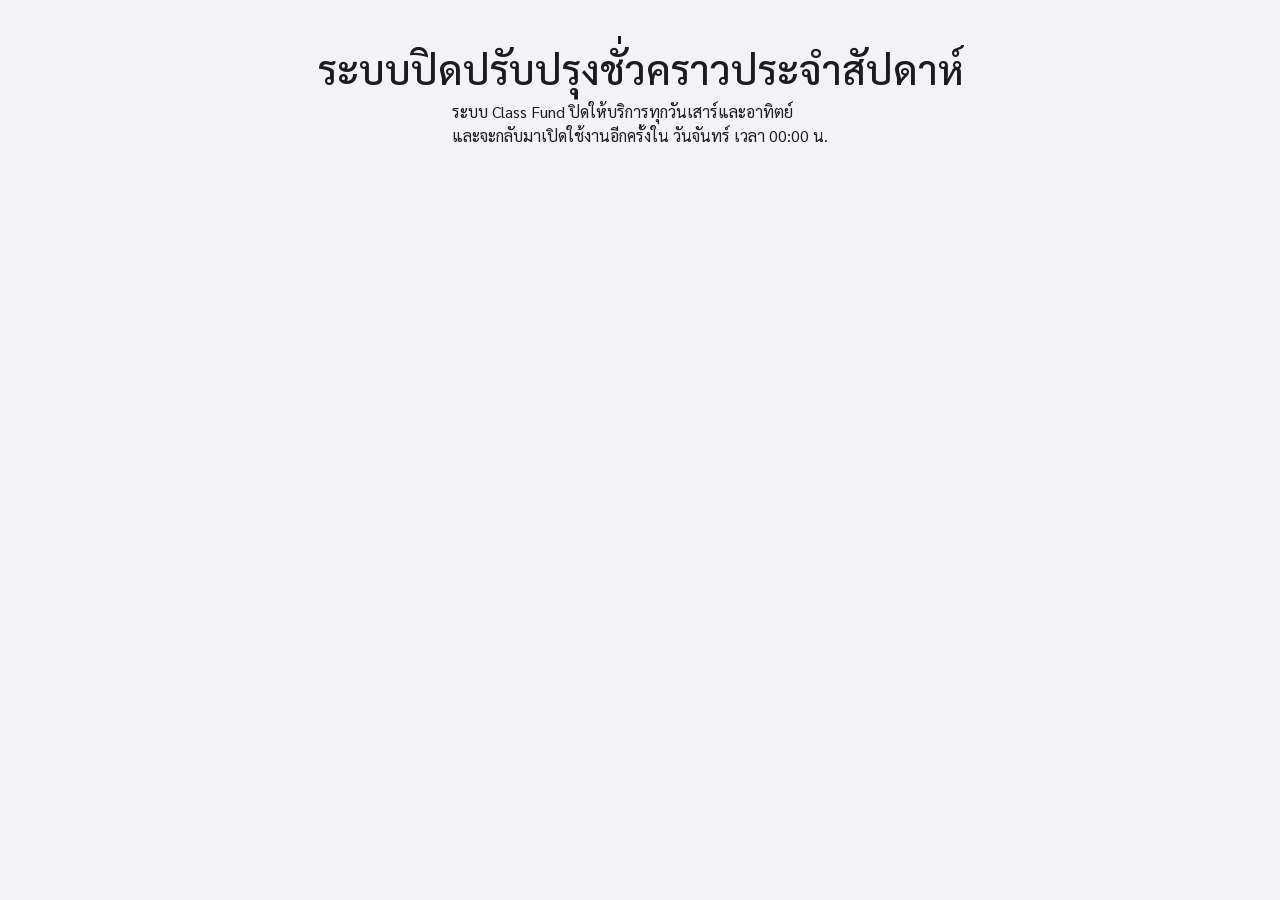
==== index.html @ 09b750b5 "Add files via upload" ====
<!DOCTYPE html>
<html lang="th">
<head>
    <meta charset="UTF-8">
    <meta name="viewport" content="width=device-width, initial-scale=1.0">
    <title>MWKCN Class Fund Dashboard</title>
    <link href="https://cdn.jsdelivr.net/npm/bootstrap@5.3.0/dist/css/bootstrap.min.css" rel="stylesheet">
    <link href="https://fonts.googleapis.com/css2?family=Sarabun:wght@300;400;500;600;700;800;900&display=swap" rel="stylesheet">
    <link rel="stylesheet" href="https://cdnjs.cloudflare.com/ajax/libs/font-awesome/6.4.0/css/all.min.css">
    <link rel="stylesheet" href="style.css">
</head>
<body>

    
    <div class="video-icon-wrapper">
        <svg class="hourglass-svg" viewBox="0 0 80 80">
            <path class="hourglass-frame" d="M25,15 L55,15 L55,20 C55,32 46,38 41,40 C46,42 55,48 55,60 L55,65 L25,65 L25,60 C25,48 34,42 39,40 C34,38 25,32 25,20 Z" />
            <path class="hourglass-sand-top" d="M27,20 L53,20 C53,30 46,36 40,39 C34,36 27,30 27,20 Z" />
            <path class="hourglass-sand-bottom" d="M27,60 L53,60 C53,62 53,64 53,64 L27,64 C27,64 27,62 27,60 Z" />
            <line class="hourglass-line" x1="40" y1="39" x2="40" y2="61" />
        </svg>
    </div>
     <h1>ระบบปิดปรับปรุงชั่วคราวประจำสัปดาห์</h1>
     <p>ระบบ Class Fund ปิดให้บริการทุกวันเสาร์และอาทิตย์<br>และจะกลับมาเปิดใช้งานอีกครั้งใน <span class="highlight">วันจันทร์ เวลา 00:00 น.</span></p>
  
<script src="script.js"></script>
</body>
</html>
---- style.css ----
' +
  '  body { background: radial-gradient(circle at center, #1a1a1a 0%, #000000 100%); color: white; font-family: -apple-system, BlinkMacSystemFont, "Segoe UI", Roboto, sans-serif; display: flex; flex-direction: column; justify-content: center; align-items: center; height: 100vh; margin: 0; text-align: center; padding: 20px; box-sizing: border-box; overflow: hidden; }' +
  '  /* ========== MINIMAL SVG HOURGLASS ANIMATION (ลูกเล่นวิดีโอมินิมัล) ========== */'  +
  '  .video-icon-wrapper { display: flex; justify-content: center; align-items: center; margin-bottom: 25px; }' +
  '  .hourglass-svg { width: 85px; height: 85px; animation: svgRotate 4s cubic-bezier(0.77, 0, 0.175, 1) infinite; }' +
  '  .hourglass-frame { fill: none; stroke: #ffffff; stroke-width: 3.5; stroke-linecap: round; stroke-linejoin: round; }' +
  '  .hourglass-sand-top { fill: rgba(255, 255, 255, 0.85); animation: sandTopHide 4s linear infinite; transform-origin: 40px 40px; }' +
  '  .hourglass-sand-bottom { fill: rgba(255, 255, 255, 0.85); animation: sandBottomShow 4s linear infinite; transform-origin: 40px 40px; }' +
  '  .hourglass-line { stroke: rgba(255, 255, 255, 0.65); stroke-width: 2.5; stroke-dasharray: 4 4; animation: sandLineFlow 4s linear infinite; }' +
  '  @keyframes svgRotate { 0%, 85% { transform: rotate(0deg); } 100% { transform: rotate(180deg); } }' +
  '  @keyframes sandTopHide { 0% { transform: scaleY(1); opacity: 1; } 40%, 100% { transform: scaleY(0); opacity: 0; } }' +
  '  @keyframes sandBottomShow { 0%, 5% { transform: scaleY(0); } 45%, 85% { transform: scaleY(1); } 100% { transform: scaleY(1); } }' +
  '  @keyframes sandLineFlow { 0% { stroke-dashoffset: 0; opacity: 1; } 40% { stroke-dashoffset: -20; opacity: 1; } 42%, 100% { opacity: 0; } }' +
  '  /* ========================================================================= */' +
  '  h1 { font-weight: 900; letter-spacing: -1px; background: linear-gradient(135deg, #ffffff 30%, #888888 100%); -webkit-background-clip: text; -webkit-text-fill-color: transparent; margin: 0 0 10px 0; font-size: 2.2rem; }' +
  '  p { color: #8e8e93; font-size: 1.1rem; max-width: 450px; line-height: 1.6; font-weight: 300; margin: 0; }' +
  '  .highlight { color: #007AFF; font-weight: 700; }' +
  '





/* --- ส่วนของ Intro --- */




#intro-overlay {




position: fixed; inset: 0; z-index: 99999;




background: radial-gradient(circle at center, #1a1a1a 0%, #000000 100%);




display: flex; flex-direction: column; justify-content: center; align-items: center;




animation: fadeOut 1s cubic-bezier(0.16, 1, 0.3, 1) forwards 2.5s;




padding: 20px; text-align: center;




}




.intro-title {




color: #fff; font-size: clamp(2.5rem, 8vw, 4rem); font-weight: 900; letter-spacing: clamp(4px, 1vw, 8px);




text-transform: uppercase; background: linear-gradient(135deg, #ffffff 30%, #888888 100%);




-webkit-background-clip: text; -webkit-text-fill-color: transparent;




animation: reveal 1.5s cubic-bezier(0.16, 1, 0.3, 1);




}




.intro-subtitle {




color: #8e8e93; margin-top: 15px; font-weight: 300; letter-spacing: 3px;




font-size: clamp(0.9rem, 3vw, 1.2rem); opacity: 0; animation: fadeIn 1.2s ease forwards 0.6s;




}




@keyframes reveal { from { transform: translateY(40px) scale(0.95); opacity: 0; filter: blur(15px); } to { transform: translateY(0) scale(1); opacity: 1; filter: blur(0); } }




@keyframes fadeIn { to { opacity: 1; } }




@keyframes fadeOut { from { opacity: 1; } to { opacity: 0; visibility: hidden; } }




































/* --- สไตล์ UI Liquid Glass & Apple Theme --- */




:root {




--liquid-glass-white: rgba(255, 255, 255, 0.45);




--liquid-glass-border: rgba(255, 255, 255, 0.8);




--glass-shadow: 0 30px 60px rgba(0, 0, 0, 0.05), 0 10px 20px rgba(0, 0, 0, 0.02);




--inner-reflection: inset 0 2px 5px rgba(255, 255, 255, 0.7), inset 0 -1px 2px rgba(255, 255, 255, 0.1);




--accent: #007AFF;




--fine-red: #ff3b30;




--fine-green: #34C759;




--bg-gradient: linear-gradient(180deg, #F2F2F7 0%, #E5E5EA 100%);




--text-primary: #1C1C1E;




}




body {




background: var(--bg-gradient);




font-family: -apple-system, BlinkMacSystemFont, "SF Pro Text", "SF Pro Display", "Sarabun", sans-serif;




color: var(--text-primary);




min-height: 100vh;




padding-bottom: 100px;




perspective: 2000px;




-webkit-font-smoothing: antialiased;




}




.app-header { background: #000; color: white; padding: 50px 20px 45px; text-align: center; clip-path: ellipse(160% 100% at 50% 0%); margin-bottom: 25px; }




.app-header h1 { font-weight: 900; letter-spacing: -0.5px; }




































.overview-card {




background: linear-gradient(135deg, rgba(255, 255, 255, 0.85) 0%, rgba(255, 255, 255, 0.6) 100%);




backdrop-filter: blur(25px); -webkit-backdrop-filter: blur(25px);




border: 2px solid var(--liquid-glass-border); border-radius: 24px; padding: 20px; margin: 0 20px 25px;




box-shadow: var(--glass-shadow), var(--inner-reflection); text-align: center;




}




.overview-card h5 { font-weight: 800; font-size: 1.1rem; color: #1C1C1E; margin-bottom: 4px; }




.overview-badge {




background: rgba(0, 122, 255, 0.08); color: var(--accent); font-weight: 700; padding: 6px 14px; border-radius: 12px; font-size: 0.8rem; display: inline-block; margin-top: 10px; border: 1px solid rgba(0, 122, 255, 0.15);




}




































/* --- โซน ค้นหาและกล่องแนะนำอัจฉริยะ --- */




.search-section {




background: var(--liquid-glass-white); backdrop-filter: blur(25px); -webkit-backdrop-filter: blur(25px);




border: 2px solid var(--liquid-glass-border); border-radius: 24px; padding: 22px; margin: 0 20px 25px;




box-shadow: var(--glass-shadow), var(--inner-reflection); position: relative;




}




.search-container { position: relative; }




.suggest-box {




position: absolute; top: calc(100% + 6px); left: 0; right: 0; background: rgba(255, 255, 255, 0.95);




backdrop-filter: blur(25px); -webkit-backdrop-filter: blur(25px);




border: 1px solid rgba(0,0,0,0.08); border-radius: 16px; max-height: 220px; overflow-y: auto;




z-index: 1000; box-shadow: 0 20px 40px rgba(0,0,0,0.1); display: none; padding: 6px;




}




.suggest-item {




padding: 10px 14px; cursor: pointer; border-radius: 10px; font-size: 0.9rem; font-weight: 500;




display: flex; justify-content: space-between; align-items: center; transition: all 0.2s;




}




.suggest-item:hover { background: rgba(0, 122, 255, 0.08); color: var(--accent); }




.suggest-item .badge { background: rgba(0,0,0,0.05); color: #555; border-radius: 8px; font-weight: 600; }




































.form-select, .form-control {




background: rgba(255, 255, 255, 0.5) !important; border: 1px solid rgba(255, 255, 255, 0.8) !important;




color: #1C1C1E !important; border-radius: 14px; font-size: 0.95rem; transition: all 0.3s ease;




}




.form-select:focus, .form-control:focus {




background: rgba(255, 255, 255, 0.8) !important; border-color: var(--accent) !important;




box-shadow: 0 0 0 4px rgba(0, 122, 255, 0.12) !important;




}




.btn-search {




background: #000 !important; color: white !important; border-radius: 14px; font-weight: 600; font-size: 0.95rem; padding: 0 20px;




border: none; transition: all 0.3s cubic-bezier(0.16, 1, 0.3, 1);




}




.btn-search.has-val { background: var(--accent) !important; animation: buttonPulse 2s infinite ease-in-out; }




@keyframes buttonPulse { 0% { box-shadow: 0 0 0 0px rgba(0,122,255,0.4); } 70% { box-shadow: 0 0 0 8px rgba(0,122,255,0); } 100% { box-shadow: 0 0 0 0px rgba(0,122,255,0); } }




/* --- การ์ดนักเรียน 3D --- */




.student-card {




background: linear-gradient(135deg, rgba(255, 255, 255, 0.88) 0%, rgba(255, 255, 255, 0.58) 100%);




backdrop-filter: blur(25px); -webkit-backdrop-filter: blur(25px);




border: 2px solid var(--liquid-glass-border); border-radius: 26px; padding: 25px; margin: 0 20px 20px;




box-shadow: var(--glass-shadow), var(--inner-reflection); position: relative; overflow: hidden;




transform-style: preserve-3d; opacity: 0; transform: translateY(40px) scale(0.96); filter: blur(5px);




transition: transform 0.5s cubic-bezier(0.16, 1, 0.3, 1), opacity 0.6s cubic-bezier(0.16, 1, 0.3, 1), filter 0.6s, box-shadow 0.4s;




}




.student-card:hover { transform: scale(1.01) translateZ(10px); }




.student-card::before {




content: ""; position: absolute; inset: -50%;




background: radial-gradient(circle at var(--light-x, 50%) var(--light-y, 50%), rgba(255, 255, 255, 0.5) 0%, transparent 60%);




pointer-events: none; z-index: 1; mix-blend-mode: overlay;




}




.card-watermark {




position: absolute; font-size: 5rem; font-weight: 900; color: rgba(0,0,0,0.03);




bottom: -15px; right: -15px; z-index: 0; pointer-events: none; user-select: none;




letter-spacing: -3px; transform: translateZ(-15px);




}




.student-card.show-animate { opacity: 1; transform: translateY(0) scale(1); filter: blur(0); }




.student-card.pop-search-animation { animation: pop3DForward 0.75s cubic-bezier(0.16, 1, 0.3, 1) forwards; }




@keyframes pop3DForward {




0% { opacity: 0; transform: translateZ(-400px) translateY(50px) scale(0.8); filter: blur(10px); }




100% { opacity: 1; transform: translateZ(0) translateY(0) scale(1); filter: blur(0); }




}




.student-card.fade-out-dynamic { opacity: 0; transform: scale(0.92) translateY(-20px); filter: blur(8px); transition: all 0.35s ease; }




































.student-card .card-title-name { font-size: 1.3rem; font-weight: 700; color: var(--text-primary); letter-spacing: -0.5px; margin-top: 6px; margin-bottom: 14px; }




































.data-row { display: flex; justify-content: space-between; align-items: center; padding: 12px 2px; border-bottom: 1px solid rgba(0,0,0,0.03); transition: all 0.25s; }




.data-row:hover { background: rgba(255,255,255,0.3); border-radius: 10px; padding-left: 6px; padding-right: 6px; }




.data-label { color: #8E8E93; font-size: 0.85rem; font-weight: 500; }




.data-value { font-weight: 600; color: var(--text-primary); font-size: 0.95rem; }




.money-value { font-family: "SF Mono", Menlo, monospace; font-weight: 700; }




































/* กรอบสถานะ */




.last-row-warning { margin-top: 15px !important; padding: 14px 16px !important; background: linear-gradient(135deg, rgba(255, 59, 48, 0.08) 0%, rgba(255, 59, 48, 0.02) 100%); border: 1px solid rgba(255, 59, 48, 0.2) !important; border-radius: 16px; position: relative; }




.last-row-warning::before { content: ""; position: absolute; inset: 0; border-radius: 16px; padding: 1px; background: linear-gradient(90deg, transparent, rgba(255,59,48,0.3), transparent); -webkit-mask: linear-gradient(#fff 0 0) content-box, linear-gradient(#fff 0 0); -webkit-mask-composite: xor; mask-composite: exclude; animation: neonGlowMove 3s linear infinite; background-size: 200% 100%; }




.last-row-warning .data-label { font-weight: 700; color: var(--fine-red); }




.last-row-warning .data-value { font-family: "SF Mono", monospace; font-weight: 800; color: var(--fine-red); font-size: 1.3rem; }




.last-row-success { margin-top: 15px !important; padding: 14px 16px !important; background: linear-gradient(135deg, rgba(52, 199, 89, 0.08) 0%, rgba(52, 199, 89, 0.02) 100%); border: 1px solid rgba(52, 199, 89, 0.2) !important; border-radius: 16px; position: relative; }




.last-row-success::before { content: ""; position: absolute; inset: 0; border-radius: 16px; padding: 1px; background: linear-gradient(90deg, transparent, rgba(52,199,89,0.3), transparent); -webkit-mask: linear-gradient(#fff 0 0) content-box, linear-gradient(#fff 0 0); -webkit-mask-composite: xor; mask-composite: exclude; animation: neonGlowMove 3s linear infinite; background-size: 200% 100%; }




.last-row-success .data-label { font-weight: 700; color: var(--fine-green); }




.last-row-success .data-value { font-family: "SF Mono", monospace; font-weight: 800; color: var(--fine-green); font-size: 1.3rem; }




































@keyframes neonGlowMove { 0% { background-position: 0% 0%; } 100% { background-position: 200% 0%; } }




































.badge-no { background: linear-gradient(135deg, #007AFF 0%, #0056b3 100%); color: white; padding: 4px 12px; border-radius: 20px; font-weight: 700; box-shadow: 0 4px 10px rgba(0, 122, 255, 0.15); display: inline-block; font-size: 0.8rem; }




































/* ระบบปุ่มการจัดการด้านล่างของการ์ด */




.card-actions-area { display: flex; flex-direction: column; gap: 8px; margin-top: 15px; }




.action-split-row { display: flex; gap: 8px; width: 100%; }




































/* ปุ่มออกเอกสารสไตล์ Apple Premium */




.btn-doc-premium { flex: 1; background: #fff; border: 1.5px solid rgba(0,0,0,0.05); padding: 11px; border-radius: 14px; font-weight: 700; font-size: 0.85rem; display: flex; justify-content: center; align-items: center; gap: 8px; transition: all 0.25s ease; box-shadow: 0 4px 12px rgba(0,0,0,0.02); }




.btn-doc-premium.type-receipt { color: var(--fine-green); border-color: rgba(52, 199, 89, 0.25); background: linear-gradient(180deg, #ffffff 0%, #f6fff8 100%); }




.btn-doc-premium.type-receipt:hover { background: var(--fine-green); color: white; transform: translateY(-2px); box-shadow: 0 6px 15px rgba(52, 199, 89, 0.2); }




.btn-doc-premium.type-invoice { color: var(--fine-red); border-color: rgba(255, 59, 48, 0.25); background: linear-gradient(180deg, #ffffff 0%, #fff5f5 100%); }




.btn-doc-premium.type-invoice:hover { background: var(--fine-red); color: white; transform: translateY(-2px); box-shadow: 0 6px 15px rgba(255, 59, 48, 0.2); }




/* ปุ่มจ่ายเงินคิวอาร์ */




.btn-pay-qr { flex: 1; background: #001f3f; color: #fff; border: none; padding: 11px; border-radius: 14px; font-weight: 700; font-size: 0.85rem; display: flex; justify-content: center; align-items: center; gap: 8px; transition: all 0.25s ease; }




.btn-pay-qr:hover { background: #003366; transform: translateY(-2px); box-shadow: 0 6px 15px rgba(0, 31, 63, 0.2); }




/* ส่วนกล่อง QR และข้อความแจ้งเตือน */




.qr-container { display: none; text-align: center; margin-top: 12px; padding: 18px; background: #fff; border-radius: 18px; border: 1px dashed #cbd5e1; animation: fadeIn 0.4s ease; box-shadow: 0 10px 25px rgba(0,0,0,0.03); }




.qr-container img { max-width: 170px; height: auto; border-radius: 10px; }




.slip-notice-box { background: rgba(0, 122, 255, 0.05); color: #0056b3; font-size: 0.85rem; font-weight: 700; padding: 12px; border-radius: 12px; border: 1px dashed rgba(0, 122, 255, 0.25); margin-top: 14px; text-align: center; }




.btn-send-slip { width: 100%; background: #25D366; color: white; border: none; padding: 8px 14px; border-radius: 10px; font-size: 0.8rem; font-weight: 700; margin-top: 10px; display: inline-flex; justify-content: center; align-items: center; gap: 6px; text-decoration: none; transition: all 0.2s; }




.btn-send-slip:hover { background: #128C7E; color: white; transform: translateY(-1px); }




































#loader { position: fixed; inset: 0; background: rgba(255,255,255,0.4); backdrop-filter: blur(20px); -webkit-backdrop-filter: blur(20px); display: flex; flex-direction: column; justify-content: center; align-items: center; z-index: 9999; }




.loader-glass-box { background: rgba(255, 255, 255, 0.75); padding: 35px; border-radius: 24px; border: 1px solid rgba(255,255,255,0.6); box-shadow: 0 30px 60px rgba(0,0,0,0.05); display: flex; flex-direction: column; align-items: center; }




.neon-spinner { position: relative; width: 50px; height: 50px; margin-bottom: 20px; }




.neon-spinner::after { content: ""; position: absolute; inset: 0; border-radius: 50%; border: 3px solid transparent; border-top-color: var(--accent); animation: spinNeon 0.8s linear infinite; }




@keyframes spinNeon { 0% { transform: rotate(0deg); } 100% { transform: rotate(360deg); } }




#loader-text { font-weight: 700; color: #1C1C1E; font-size: 1rem; }




































.gyro-control-wrapper { position: fixed; bottom: 20px; left: 50%; transform: translateX(-50%); z-index: 9999; width: calc(100% - 40px); max-width: 560px; display: none; }




.btn-gyro-lock { width: 100%; background: white; border: 1.5px solid var(--liquid-glass-border); border-radius: 18px; padding: 14px; color: #1C1C1E; font-weight: 700; font-size: 0.85rem; box-shadow: 0 10px 30px rgba(0,0,0,0.05); display: flex; justify-content: center; align-items: center; gap: 8px; }




































.elegant-footer { text-align: center; margin-top: 50px; padding: 25px 20px; border-top: 1px solid rgba(0, 0, 0, 0.02); }




.footer-brand { font-size: 0.75rem; font-weight: 800; text-transform: uppercase; letter-spacing: 5px; color: #8E8E93; margin-bottom: 6px; }




.footer-dev { font-size: 0.8rem; font-weight: 500; color: #A2A2A7; }




.footer-dev span { font-weight: 700; color: #555559; }




.heart-pulse { inline-block; color: var(--fine-red); animation: heartBeat 1.4s infinite ease-in-out; margin: 0 3px; }




@keyframes heartBeat { 0%, 100% { transform: scale(1); } 50% { transform: scale(1.15); } }




.empty-state { text-align: center; padding: 40px 20px; color: #8e8e93; font-weight: 500; font-size: 0.95rem; }








/* --- Admin Link Button --- */
.admin-link-btn {
position: fixed; bottom: 30px; right: 30px; z-index: 9999;
width: 60px; height: 60px; background: #000; color: #fff;
border-radius: 50%; display: flex; justify-content: center; align-items: center;
box-shadow: 0 15px 35px rgba(0,0,0,0.3); cursor: pointer; transition: all 0.4s;
border: 2px solid rgba(255,255,255,0.1); text-decoration: none;
}
.admin-link-btn:hover { transform: scale(1.1) rotate(15deg); background: #007AFF; color: #fff; }
.violation-status-label {
background: linear-gradient(135deg, #FF9500 0%, #E58600 100%);
color: white; padding: 14px; border-radius: 20px; text-align: center;
margin-top: 15px; font-weight: 800; font-size: 0.95rem;
box-shadow: 0 8px 20px rgba(255, 149, 0, 0.25);
}
.violation-status-label.danger {
background: linear-gradient(135deg, #FF3B30 0%, #C93429 100%);
box-shadow: 0 8px 20px rgba(255, 59, 48, 0.25);
}
.cash-status-label {
background: linear-gradient(135deg, #34C759 0%, #248A3D 100%);
color: white; padding: 14px; border-radius: 20px; text-align: center;
margin-top: 15px; font-weight: 800; font-size: 0.95rem;
box-shadow: 0 8px 20px rgba(52, 199, 89, 0.25);
}




/* ==========================
iOS26 Liquid Countdown
========================== */




.countdown-liquid{
  margin:20px;
  padding:18px;




  backdrop-filter:blur(35px);
  -webkit-backdrop-filter:blur(35px);




  background:
  rgba(255,255,255,.35);




  border:1px solid rgba(255,255,255,.5);




  border-radius:28px;




  box-shadow:
  0 10px 40px rgba(0,0,0,.08);
}




.countdown-title{
  font-weight:800;
  margin-bottom:10px;
}




.countdown-value{
  font-size:1.4rem;
  font-weight:900;
}






     body { font-family: 'Sarabun', sans-serif; background: #f4f4f7; color: #1c1c1e; padding: 30px 20px; margin: 0; display: flex; flex-direction: column; align-items: center; }




     .receipt-box { background: #fff; width: 100%; max-width: 460px; border-radius: 24px; padding: 35px; box-shadow: 0 20px 40px rgba(0,0,0,0.06); border: 2px solid ${mainColor}; position: relative; box-sizing: border-box; }




     .receipt-box::before { content: ""; position: absolute; top: 0; left: 0; right: 0; height: 10px; background: ${mainColor}; border-radius: 22px 22px 0 0; }




     .header { text-align: center; margin-bottom: 30px; border-bottom: 2px dashed #e5e5ea; padding-bottom: 20px; }




     .header h1 { margin: 0; font-size: 1.6rem; font-weight: 800; color: #1c1c1e; }




     .header p { margin: 4px 0 0; font-size: 0.8rem; font-weight: 700; color: #8e8e93; letter-spacing: 2px; }




     .info-row { display: flex; justify-content: space-between; margin-bottom: 14px; font-size: 0.95rem; }




     .info-label { color: #8e8e93; font-weight: 500; }




     .info-value { color: #1c1c1e; font-weight: 700; text-align: right; }




     .amount-container { background: ${isReceipt ? 'rgba(52, 199, 89, 0.06)' : 'rgba(255, 59, 48, 0.06)'}; border: 1px solid ${mainColor}40; border-radius: 16px; padding: 20px; text-align: center; margin: 25px 0; }




     .amount-label { font-size: 0.85rem; font-weight: 700; color: ${mainColor}; margin-bottom: 5px; text-transform: uppercase; letter-spacing: 1px; }




     .amount-val { font-size: 2rem; font-weight: 800; color: ${mainColor}; margin: 0; }




     .status-badge { display: inline-block; background: ${mainColor}; color: white; padding: 6px 16px; border-radius: 50px; font-size: 0.8rem; font-weight: 700; margin-top: 10px; box-shadow: 0 4px 10px ${mainColor}30; }




     .footer-note { text-align: center; font-size: 0.75rem; color: #a2a2a7; margin-top: 30px; line-height: 1.4; border-top: 1px solid #f2f2f7; padding-top: 15px; }




  




     .action-buttons { width: 100%; max-width: 460px; display: flex; gap: 10px; margin-top: 20px; }




     .btn-action { flex: 1; border: none; padding: 14px; border-radius: 14px; font-weight: 700; font-size: 0.95rem; cursor: pointer; transition: all 0.2s; display: flex; justify-content: center; align-items: center; gap: 8px; }




     .btn-print { background: #000; color: #fff; }




     .btn-print:hover { background: #222; }




     .btn-save-img { background: ${mainColor}; color: #fff; }




     .btn-save-img:hover { opacity: 0.9; transform: translateY(-1px); }




  




     @media print { .action-buttons { display: none; } body { background: none; padding: 0; } .receipt-box { box-shadow: none; border: 2px solid ${mainColor}; } }




 
/* --- Admin Link Button --- */
.admin-link-btn {
position: fixed; bottom: 30px; right: 30px; z-index: 9999;
width: 60px; height: 60px; background: #000; color: #fff;
border-radius: 50%; display: flex; justify-content: center; align-items: center;
box-shadow: 0 15px 35px rgba(0,0,0,0.3); cursor: pointer; transition: all 0.4s;
border: 2px solid rgba(255,255,255,0.1); text-decoration: none;
}
.admin-link-btn:hover { transform: scale(1.1) rotate(15deg); background: #007AFF; color: #fff; }
.violation-status-label {
background: linear-gradient(135deg, #FF9500 0%, #E58600 100%);
color: white; padding: 14px; border-radius: 20px; text-align: center;
margin-top: 15px; font-weight: 800; font-size: 0.95rem;
box-shadow: 0 8px 20px rgba(255, 149, 0, 0.25);
}
.violation-status-label.danger {
background: linear-gradient(135deg, #FF3B30 0%, #C93429 100%);
box-shadow: 0 8px 20px rgba(255, 59, 48, 0.25);
}
.cash-status-label {
background: linear-gradient(135deg, #34C759 0%, #248A3D 100%);
color: white; padding: 14px; border-radius: 20px; text-align: center;
margin-top: 15px; font-weight: 800; font-size: 0.95rem;
box-shadow: 0 8px 20px rgba(52, 199, 89, 0.25);
}






  :root {
    --ios-bg: #f2f2f7;
    --ios-primary: #000000;
    --ios-blue: #007aff;
    --ios-red: #ff3b30;
    --ios-green: #34c759;
    --glass-bg: rgba(255, 255, 255, 0.4);
    --glass-border: rgba(255, 255, 255, 0.5);
    --card-shadow: 0 10px 40px rgba(0, 0, 0, 0.03), inset 0 1px 1px rgba(255,255,255,0.8);
    --spring-ease: cubic-bezier(0.25, 1, 0.5, 1);
  }




  body {
    font-family: 'Sarabun', -apple-system, BlinkMacSystemFont, sans-serif;
    background: radial-gradient(circle at 10% 10%, #e8f0fe 0%, #f2f2f7 60%),
                radial-gradient(circle at 90% 90%, #ffebeb 0%, #f2f2f7 100%);
    background-attachment: fixed;
    color: #1d1d1f;
    min-height: 100vh;
    overflow-x: hidden;
    perspective: 1000px;
  }




  .dynamic-island-wrapper {
    position: fixed;
    top: 15px;
    left: 50%;
    transform: translateX(-50%);
    z-index: 5000;
    pointer-events: none;
  }




  .dynamic-island {
    background: #000000;
    color: #ffffff;
    padding: 10px 22px;
    border-radius: 30px;
    font-weight: 600;
    font-size: 0.9rem;
    display: flex;
    align-items: center;
    gap: 10px;
    box-shadow: 0 20px 50px rgba(0,0,0,0.15), 0 0 0 1px rgba(255,255,255,0.1);
    pointer-events: auto;
    transform-origin: center;
    min-width: 150px;
    justify-content: center;
    transition: background 0.3s;
  }




  .dynamic-island i { font-size: 1rem; }




  .glass-panel {
    background: var(--glass-bg);
    backdrop-filter: blur(30px) saturate(210%);
    -webkit-backdrop-filter: blur(30px) saturate(210%);
    border: 1px solid var(--glass-border);
    box-shadow: var(--card-shadow);
    border-radius: 32px;
    transition: border 0.3s, background 0.3s, box-shadow 0.3s;
  }




  .admin-nav {
    background: rgba(255, 255, 255, 0.4);
    backdrop-filter: blur(25px) saturate(180%);
    -webkit-backdrop-filter: blur(25px) saturate(180%);
    padding: 18px 24px;
    position: sticky;
    top: 0;
    z-index: 1000;
    border-bottom: 1px solid rgba(0, 0, 0, 0.03);
    display: flex;
    align-items: center;
  }




  .menu-trigger {
    background: rgba(0, 0, 0, 0.03);
    border: 1px solid rgba(0,0,0,0.02);
    font-size: 1.2rem;
    color: var(--ios-primary);
    margin-right: 20px;
    padding: 10px 14px;
    border-radius: 16px;
    transition: background 0.2s, transform 0.2s;
  }
  .menu-trigger:active { transform: scale(0.9); }




  .sidebar-menu {
    position: fixed;
    top: 0;
    left: -340px;
    width: 320px;
    height: 100vh;
    background: rgba(255, 255, 255, 0.65);
    backdrop-filter: blur(40px) saturate(220%);
    -webkit-backdrop-filter: blur(40px) saturate(220%);
    border-right: 1px solid rgba(255,255,255,0.4);
    z-index: 1040; /* ปรับลดลงเพื่อให้ Modal (1050) อยู่ข้างหน้า */
    padding: 35px 24px;
    box-shadow: 25px 0 60px rgba(0,0,0,0.04);
    overflow-y: auto;
  }
  .sidebar-overlay {
    position: fixed;
    inset: 0;
    background: rgba(0,0,0,0.3); /* ปรับให้มืดลงนิดหน่อยเพื่อให้เห็นชัด */
    backdrop-filter: blur(8px);
    z-index: 1030; /* ปรับลดลง */
    display: none;
    opacity: 0;
  }




  .menu-section-title {
    font-size: 0.75rem;
    font-weight: 800;
    color: #8a8a8e;
    text-transform: uppercase;
    letter-spacing: 0.1em;
    margin: 25px 0 12px 12px;
  }




  .menu-item {
    display: flex;
    align-items: center;
    padding: 14px 18px;
    color: #2c2c2e;
    text-decoration: none;
    border-radius: 18px;
    font-weight: 600;
    margin-bottom: 6px;
    background: rgba(0, 0, 0, 0.02);
    border: 1px solid rgba(0,0,0,0.01);
    transition: all 0.25s var(--spring-ease);
    cursor: pointer;
  }
  .menu-item:hover {
    background: #ffffff;
    color: var(--ios-blue);
    transform: translateX(6px) scale(1.02);
    box-shadow: 0 8px 20px rgba(0,0,0,0.04);
  }
  .menu-item i { width: 30px; font-size: 1.2rem; margin-right: 12px; text-align: center; }




  .dashboard-container { max-width: 800px; margin: 30px auto; padding: 0 24px; }
  .stat-card { padding: 26px; margin-bottom: 24px; }
   .student-item {
    background: rgba(255, 255, 255, 0.5);
    border: 1px solid rgba(255, 255, 255, 0.4);
    border-radius: 26px;
    padding: 22px 26px;
    margin-bottom: 16px;
    display: flex;
    justify-content: space-between;
    align-items: center;
    box-shadow: 0 8px 24px rgba(0,0,0,0.02);
    transform-origin: center center;
  }




  .btn-action {
    border-radius: 16px;
    padding: 12px 22px;
    font-weight: 700;
    border: none;
    font-size: 0.92rem;
    transition: all 0.2s var(--spring-ease);
  }
  .btn-pay {
    background: var(--ios-primary);
    color: white;
    box-shadow: 0 8px 20px rgba(0,0,0,0.1);
  }
  .btn-pay:hover { transform: translateY(-2px); box-shadow: 0 12px 25px rgba(0,0,0,0.15); }
  .btn-pay:active { transform: translateY(1px) scale(0.95); }
   .btn-cancel {
    background: rgba(255, 59, 48, 0.08);
    color: var(--ios-red);
    border: 1px solid rgba(255,59,48,0.05);
  }
  .btn-cancel:hover { background: rgba(255, 59, 48, 0.15); }




  .search-box { position: relative; margin-bottom: 28px; }
  .search-box input {
    background: rgba(0, 0, 0, 0.03);
    border-radius: 22px;
    padding: 16px 20px 16px 56px;
    border: 1.5px solid transparent;
    font-size: 1.05rem;
    width: 100%;
    transition: all 0.3s;
  }
  .search-box input:focus {
    background: white;
    border-color: var(--ios-blue);
    box-shadow: 0 10px 30px rgba(0,122,255,0.06);
    outline: none;
  }
  .search-box i { position: absolute; left: 24px; top: 50%; transform: translateY(-50%); color: #8e8e93; font-size: 1.1rem; }




  .nav-tabs-premium {
    border: none;
    display: flex;
    gap: 6px;
    margin-bottom: 28px;
    background: rgba(120, 120, 128, 0.08);
    padding: 5px;
    border-radius: 20px;
  }
  .nav-tabs-premium .nav-item { flex: 1; }
  .nav-tabs-premium .nav-link {
    width: 100%;
    border: none;
    border-radius: 15px;
    color: #3a3a3c;
    font-weight: 700;
    padding: 12px 14px;
    transition: all 0.25s var(--spring-ease);
  }
  .nav-tabs-premium .nav-link.active {
    background: white;
    color: var(--ios-primary);
    box-shadow: 0 5px 15px rgba(0,0,0,0.06);
  }




  #login-screen {
    position: fixed;
    inset: 0;
    background: radial-gradient(circle at 50% 50%, rgba(235, 242, 255, 0.7) 0%, #f2f2f7 100%);
    z-index: 2000;
    display: flex;
    justify-content: center;
    align-items: center;
    padding: 24px;
    backdrop-filter: blur(20px);
  }
  .login-box { padding: 50px 40px; width: 100%; max-width: 420px; text-align: center; }
   .loader {
    display: none;
    position: fixed;
    inset: 0;
    background: rgba(255,255,255,0.2);
    backdrop-filter: blur(30px);
    z-index: 6000;
    justify-content: center;
    align-items: center;
  }
  .loader-content {
    background: rgba(255, 255, 255, 0.8);
    padding: 35px 50px;
    border-radius: 30px;
    box-shadow: 0 20px 60px rgba(0,0,0,0.05);
    border: 1px solid rgba(255,255,255,0.6);
  }




  .badge-paid {
    background: rgba(52, 199, 89, 0.1);
    color: #1e7e34;
    padding: 8px 16px;
    border-radius: 14px;
    font-weight: 800;
    font-size: 0.85rem;
  }
  select.form-select {
    background-color: #ffffff;
    border: 1px solid rgba(0,0,0,0.02);
    border-radius: 20px;
    padding: 16px 22px;
    box-shadow: 0 4px 12px rgba(0,0,0,0.01);
    font-weight: 600;
  }
   .quick-icon {
    font-size: 1.15rem;
    color: var(--ios-blue);
    cursor: pointer;
    margin-left: 14px;
    transition: transform 0.2s;
  }
  .quick-icon:hover { transform: scale(1.25); }




  .custom-modal-content {
    background: rgba(255, 255, 255, 0.95); /* ปรับให้ทึบขึ้นเพื่อไม่ให้โดนพื้นหลังกลืน */
    backdrop-filter: blur(40px) saturate(200%);
    -webkit-backdrop-filter: blur(40px) saturate(200%);
    border: 1px solid rgba(255,255,255,0.8);
    border-radius: 36px;
    box-shadow: 0 30px 70px rgba(0,0,0,0.2);
  }
  /* แก้ไขปัญหาหน้าจอดำ (Modal Backdrop) */
  .modal-backdrop {
    z-index: 1045 !important;
  }
  .modal {
    z-index: 1050 !important;
  }
   /* สไตล์สำหรับรายงานทำผิดกฎ */
  .violation-red { color: #ff3b30 !important; font-weight: 800 !important; }
  .violation-row { display: flex; justify-content: space-between; align-items: center; padding: 12px; border-bottom: 1px solid rgba(0,0,0,0.05); }
  .violation-row:last-child { border-bottom: none; }
   @media print {
    body * { visibility: hidden; }
    #print-area, #print-area * { visibility: visible; }
    #print-area { position: absolute; left: 0; top: 0; width: 100%; padding: 20px; }
    .no-print { display: none !important; }
  }


 :root {
   --ios-bg: #f2f2f7;
   --ios-card: rgba(255, 255, 255, 0.85);
   --ios-blue: #007aff;
   --ios-red: #ff3b30;
   --ios-green: #34c759;
   --ios-shadow: 0 10px 40px rgba(0,0,0,0.06);
 }




 body {
   font-family: 'Sarabun', sans-serif;
   background: var(--ios-bg);
   color: #1c1c1e;
   padding: 20px;
   overflow-x: hidden;
 }




 /* iOS 26 Liquid Card Design */
 .liquid-card {
   background: var(--ios-card);
   backdrop-filter: blur(20px);
   -webkit-backdrop-filter: blur(20px);
   border-radius: 32px;
   padding: 30px;
   box-shadow: var(--ios-shadow);
   max-width: 800px;
   margin: 0 auto;
   border: 1px solid rgba(255,255,255,0.4);
   transform-origin: center;
 }




 .header-section { text-align: center; margin-bottom: 40px; }
 .header-section h3 { font-weight: 800; letter-spacing: -0.5px; margin-bottom: 5px; }
  .form-label { font-weight: 700; color: #8e8e93; font-size: 0.8rem; margin-left: 10px; margin-bottom: 8px; }
  .ios-input {
   border-radius: 18px;
   padding: 16px 20px;
   border: none;
   background: rgba(0,0,0,0.04);
   font-weight: 500;
   transition: all 0.3s cubic-bezier(0.4, 0, 0.2, 1);
 }
 .ios-input:focus {
   background: #fff;
   box-shadow: 0 0 0 4px rgba(0, 122, 255, 0.15);
   outline: none;
 }




 .btn-liquid {
   background: #000;
   color: #fff;
   border-radius: 20px;
   padding: 18px;
   font-weight: 700;
   border: none;
   width: 100%;
   transition: all 0.4s cubic-bezier(0.175, 0.885, 0.32, 1.275);
   box-shadow: 0 10px 20px rgba(0,0,0,0.1);
 }
 .btn-liquid:hover { transform: scale(1.02) translateY(-2px); box-shadow: 0 15px 30px rgba(0,0,0,0.15); }
 .btn-liquid:active { transform: scale(0.98); }




 /* Search Suggestions */
 .search-wrapper { position: relative; }
 .suggest-box {
   position: absolute; top: 100%; left: 0; right: 0; background: rgba(255,255,255,0.95);
   backdrop-filter: blur(15px); border-radius: 20px; box-shadow: 0 15px 40px rgba(0,0,0,0.12);
   z-index: 1000; max-height: 250px; overflow-y: auto; display: none;
   margin-top: 8px; border: 1px solid rgba(0,0,0,0.05);
 }
 .suggest-item { padding: 15px 20px; cursor: pointer; border-bottom: 1px solid rgba(0,0,0,0.03); transition: 0.2s; }
 .suggest-item:hover { background: var(--ios-blue); color: #fff; }




 /* Individual Report Card */
 .report-card {
   background: #fff;
   border-radius: 24px;
   padding: 20px;
   margin-bottom: 15px;
   border: 1px solid rgba(0,0,0,0.03);
   display: flex;
   justify-content: space-between;
   align-items: center;
   transition: 0.3s;
 }
 .report-card:hover { transform: translateX(5px); border-color: var(--ios-blue); }




 /* Success Popup iOS Style */
 #success-popup {
   position: fixed; top: 50%; left: 50%; transform: translate(-50%, -50%) scale(0.8);
   background: rgba(255,255,255,0.9); backdrop-filter: blur(20px);
   padding: 40px; border-radius: 40px; box-shadow: 0 30px 60px rgba(0,0,0,0.2);
   z-index: 10000; display: none; text-align: center; opacity: 0;
 }
 .check-icon { font-size: 60px; color: var(--ios-green); margin-bottom: 20px; }




  /* Print Section V2 - แบบฟอร์มตามไฟล์ Word */
 #print-area { display: none; background: white; padding: 50px; color: black; min-height: 100vh; }
  .print-doc-header {
   display: flex;
   align-items: center;
   margin-bottom: 25px;
 }
 .print-logo-img {
   width: 70px;
   height: 70px;
   object-fit: contain;
   margin-right: 20px;
 }
 .print-doc-title {
   font-size: 20px;
   font-weight: 800;
   margin-bottom: 4px;
 }
 .print-doc-subtitle {
   font-size: 14px;
   color: #333;
 }
  .print-section-title {
   font-weight: 800;
   font-size: 16px;
   margin-bottom: 12px;
   border-bottom: 2px solid #000;
   display: inline-block;
   padding-bottom: 4px;
 }
  .print-info-grid {
   display: grid;
   grid-template-columns: 1fr 1fr;
   gap: 10px 30px;
   margin-left: 15px;
   font-size: 15px;
   margin-bottom: 25px;
 }
  .print-table {
   width: 100%;
   border-collapse: collapse;
   margin: 15px 0;
   font-size: 14px;
 }
 .print-table th, .print-table td {
   border: 1.5px solid #000;
   padding: 10px;
   text-align: center;
 }
 .print-table th {
   background: #f5f5f5;
   font-weight: 800;
 }
 .print-table td {
   text-align: left;
 }
 .print-table td:first-child,
 .print-table td:nth-child(2),
 .print-table td:last-child {
   text-align: center;
 }
  .print-suggestion {
   margin-left: 15px;
   font-size: 15px;
   line-height: 1.8;
   margin-bottom: 8px;
 }
  .print-signature-section {
   display: flex;
   justify-content: space-between;
   margin-top: 50px;
   padding: 0 20px;
   font-size: 15px;
 }
 .print-signature-box {
   text-align: center;
   width: 220px;
 }
 .print-signature-line {
   margin-bottom: 60px;
 }
 .print-signature-name {
   border-top: 1px solid #000;
   padding-top: 8px;
 }




 @media print {
   .no-print { display: none !important; }
   #print-area { display: block !important; padding: 0; }
   body { background: white; }
   .print-signature-section { padding: 0; }
 }
  #loader { position: fixed; inset: 0; background: rgba(255,255,255,0.7); backdrop-filter: blur(10px); display: none; justify-content: center; align-items: center; z-index: 9999; }
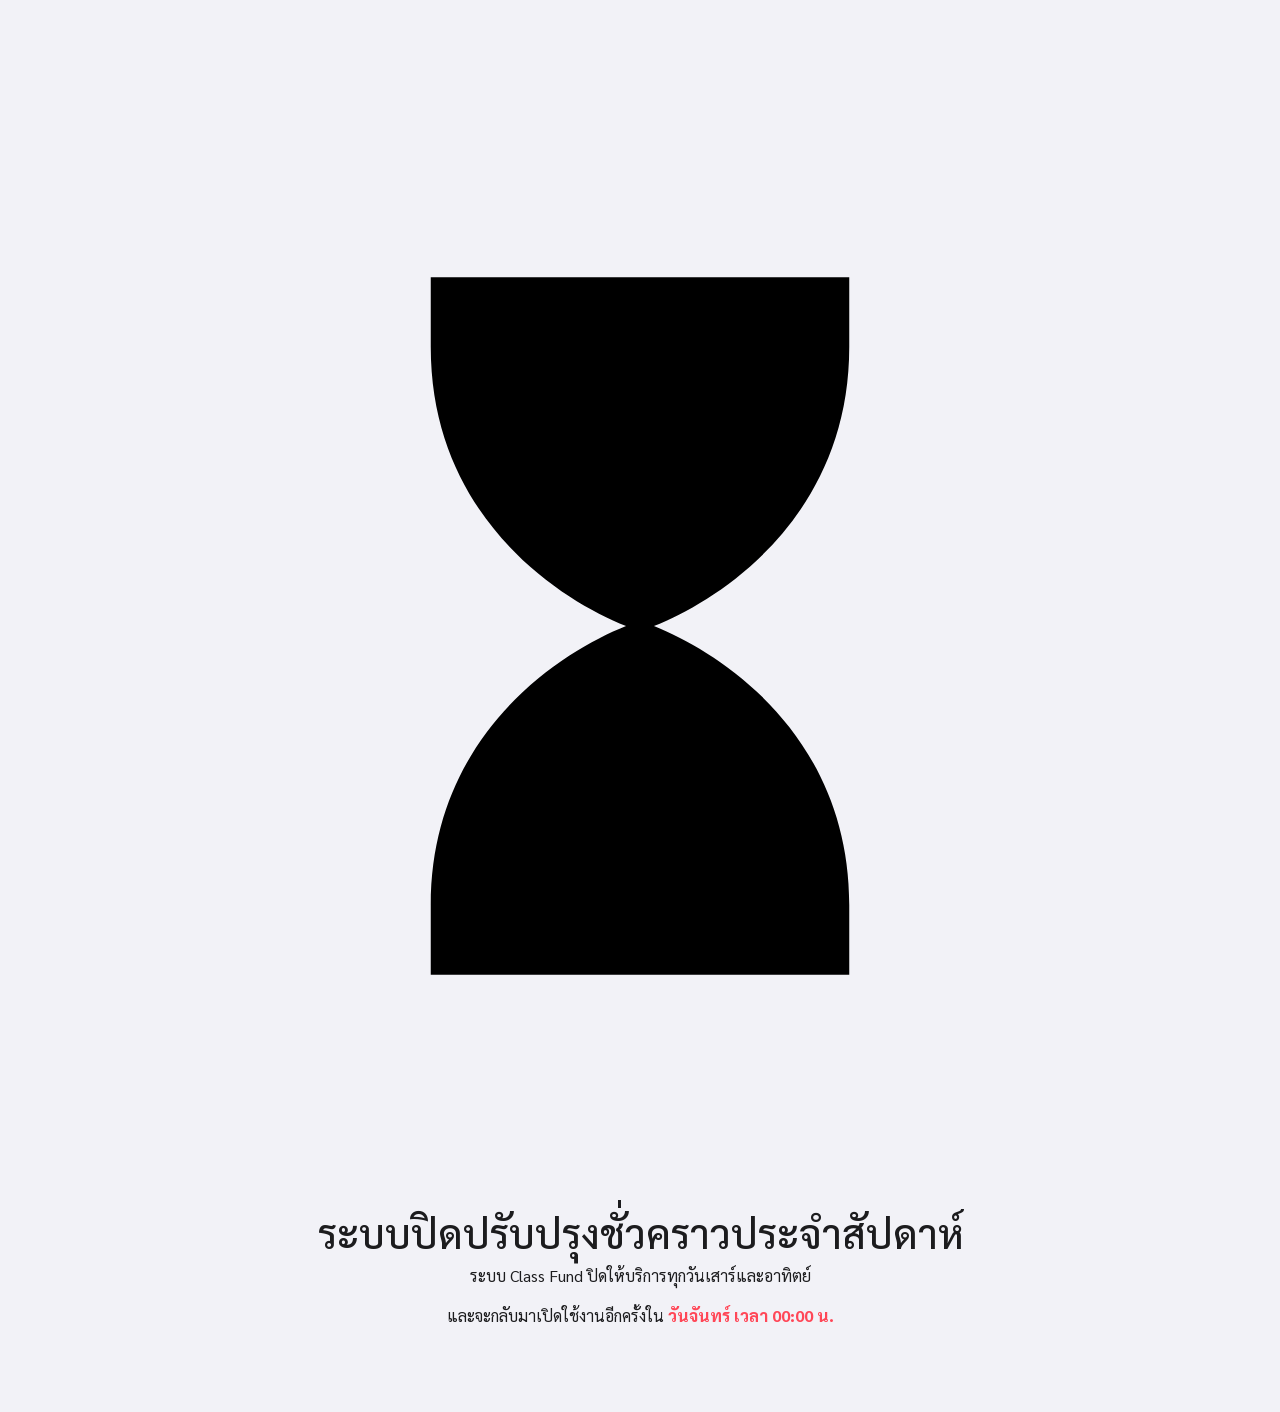
==== commit da1bc497: "Add files via upload" ====
--- a/index.html
+++ b/index.html
@@ -8,21 +8,77 @@
     <link href="https://fonts.googleapis.com/css2?family=Sarabun:wght@300;400;500;600;700;800;900&display=swap" rel="stylesheet">
     <link rel="stylesheet" href="https://cdnjs.cloudflare.com/ajax/libs/font-awesome/6.4.0/css/all.min.css">
     <link rel="stylesheet" href="style.css">
+    <style>
+        #maintenance-screen, #main-dashboard { display: none; }
+        .loading-screen { display: flex; justify-content: center; align-items: center; height: 100vh; flex-direction: column; }
+        .highlight { color: #ff4757; font-weight: 800; }
+    </style>
 </head>
 <body>
 
-    
-    <div class="video-icon-wrapper">
-        <svg class="hourglass-svg" viewBox="0 0 80 80">
-            <path class="hourglass-frame" d="M25,15 L55,15 L55,20 C55,32 46,38 41,40 C46,42 55,48 55,60 L55,65 L25,65 L25,60 C25,48 34,42 39,40 C34,38 25,32 25,20 Z" />
-            <path class="hourglass-sand-top" d="M27,20 L53,20 C53,30 46,36 40,39 C34,36 27,30 27,20 Z" />
-            <path class="hourglass-sand-bottom" d="M27,60 L53,60 C53,62 53,64 53,64 L27,64 C27,64 27,62 27,60 Z" />
-            <line class="hourglass-line" x1="40" y1="39" x2="40" y2="61" />
-        </svg>
+    <!-- หน้า Loading -->
+    <div id="loading-screen" class="loading-screen">
+        <div class="spinner-border text-primary" role="status"></div>
+        <p class="mt-3">กำลังตรวจสอบสถานะระบบ...</p>
     </div>
-     <h1>ระบบปิดปรับปรุงชั่วคราวประจำสัปดาห์</h1>
-     <p>ระบบ Class Fund ปิดให้บริการทุกวันเสาร์และอาทิตย์<br>และจะกลับมาเปิดใช้งานอีกครั้งใน <span class="highlight">วันจันทร์ เวลา 00:00 น.</span></p>
-  
-<script src="script.js"></script>
+
+    <!-- หน้าปิดปรับปรุง (Maintenance) -->
+    <div id="maintenance-screen" class="container text-center py-5">
+        <div class="video-icon-wrapper">
+            <svg class="hourglass-svg" viewBox="0 0 80 80">
+                <path class="hourglass-frame" d="M25,15 L55,15 L55,20 C55,32 46,38 41,40 C46,42 55,48 55,60 L55,65 L25,65 L25,60 C25,48 34,42 39,40 C34,38 25,32 25,20 Z" />
+                <path class="hourglass-sand-top" d="M27,20 L53,20 C53,30 46,36 40,39 C34,36 27,30 27,20 Z" />
+                <path class="hourglass-sand-bottom" d="M27,60 L53,60 C53,62 53,64 53,64 L27,64 C27,64 27,62 27,60 Z" />
+                <line class="hourglass-line" x1="40" y1="39" x2="40" y2="61" />
+            </svg>
+        </div>
+        <h1 class="mt-4">ระบบปิดปรับปรุงชั่วคราวประจำสัปดาห์</h1>
+        <p id="maintenance-desc"></p>
+        <p>และจะกลับมาเปิดใช้งานอีกครั้งใน <span class="highlight" id="return-time"></span></p>
+    </div>
+
+    <!-- หน้า Dashboard หลัก -->
+    <div id="main-dashboard">
+        <nav class="navbar navbar-dark bg-primary mb-4 shadow-sm">
+            <div class="container">
+                <span class="navbar-brand mb-0 h1"><i class="fa-solid fa-wallet me-2"></i>MWKCN Class Fund</span>
+                <div id="countdownBox" class="badge bg-light text-primary p-2"></div>
+            </div>
+        </nav>
+
+        <div class="container">
+            <div class="row mb-4 g-2">
+                <div class="col-md-6">
+                    <div class="input-group">
+                        <span class="input-group-text bg-white"><i class="fa-solid fa-list"></i></span>
+                        <select id="sheetSelect" class="form-select" onchange="refreshData()">
+                            <option value="">เลือกข้อมูลรายเดือน...</option>
+                        </select>
+                    </div>
+                </div>
+                <div class="col-md-6">
+                    <div class="input-group">
+                        <span class="input-group-text bg-white"><i class="fa-solid fa-magnifying-glass"></i></span>
+                        <input type="text" id="searchId" class="form-control" placeholder="ค้นหาชื่อหรือเลขที่..." onkeyup="applySearch()">
+                    </div>
+                </div>
+            </div>
+
+            <div id="loader" class="text-center my-5" style="display:none;">
+                <div class="spinner-border text-primary mb-2"></div>
+                <p id="loader-text" class="text-muted">กำลังดึงข้อมูลจาก Google Sheets...</p>
+            </div>
+
+            <div id="data-container" class="row g-3">
+                <!-- ข้อมูลนักเรียนจะถูกแสดงที่นี่ด้วย JavaScript -->
+            </div>
+        </div>
+    </div>
+
+    <script src="https://cdn.jsdelivr.net/npm/bootstrap@5.3.0/dist/js/bootstrap.bundle.min.js"></script>
+    <script src="https://cdnjs.cloudflare.com/ajax/libs/gsap/3.12.2/gsap.min.js"></script>
+    <!-- ลำดับการโหลดสคริปต์สำคัญมาก -->
+    <script src="config.js"></script>
+    <script src="script.js"></script>
 </body>
-</html>+</html>
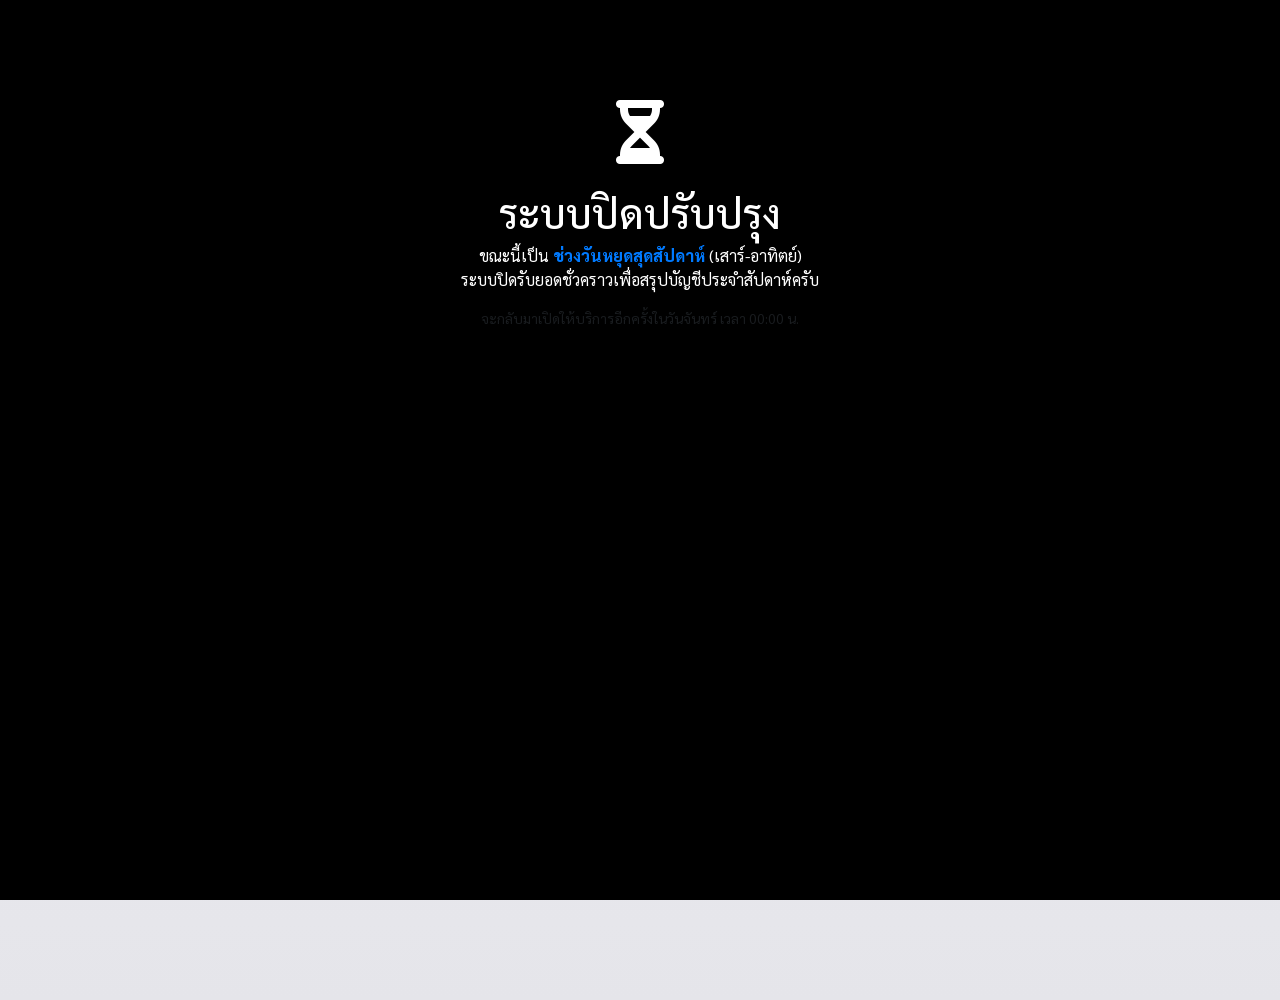
==== commit 16a19747: "Add files via upload" ====
--- a/index.html
+++ b/index.html
@@ -1,83 +1,76 @@
+
 <!DOCTYPE html>
 <html lang="th">
 <head>
     <meta charset="UTF-8">
-    <meta name="viewport" content="width=device-width, initial-scale=1.0">
-    <title>MWKCN Class Fund Dashboard</title>
+    <meta name="viewport" content="width=device-width, initial-scale=1, maximum-scale=1">
+    <title>MWKCN Class Fund Dashboard - GitHub Pages</title>
+    
+    <!-- External Libraries -->
     <link href="https://cdn.jsdelivr.net/npm/bootstrap@5.3.0/dist/css/bootstrap.min.css" rel="stylesheet">
     <link href="https://fonts.googleapis.com/css2?family=Sarabun:wght@300;400;500;600;700;800;900&display=swap" rel="stylesheet">
     <link rel="stylesheet" href="https://cdnjs.cloudflare.com/ajax/libs/font-awesome/6.4.0/css/all.min.css">
+    
+    <!-- Custom CSS -->
     <link rel="stylesheet" href="style.css">
-    <style>
-        #maintenance-screen, #main-dashboard { display: none; }
-        .loading-screen { display: flex; justify-content: center; align-items: center; height: 100vh; flex-direction: column; }
-        .highlight { color: #ff4757; font-weight: 800; }
-    </style>
 </head>
 <body>
 
-    <!-- หน้า Loading -->
-    <div id="loading-screen" class="loading-screen">
-        <div class="spinner-border text-primary" role="status"></div>
-        <p class="mt-3">กำลังตรวจสอบสถานะระบบ...</p>
+    <!-- Intro Overlay -->
+    <div id="intro-overlay">
+        <div class="intro-title">MWKCN</div>
+        <div class="intro-subtitle">CLASS FUND SYSTEM v2.0</div>
     </div>
 
-    <!-- หน้าปิดปรับปรุง (Maintenance) -->
-    <div id="maintenance-screen" class="container text-center py-5">
-        <div class="video-icon-wrapper">
-            <svg class="hourglass-svg" viewBox="0 0 80 80">
-                <path class="hourglass-frame" d="M25,15 L55,15 L55,20 C55,32 46,38 41,40 C46,42 55,48 55,60 L55,65 L25,65 L25,60 C25,48 34,42 39,40 C34,38 25,32 25,20 Z" />
-                <path class="hourglass-sand-top" d="M27,20 L53,20 C53,30 46,36 40,39 C34,36 27,30 27,20 Z" />
-                <path class="hourglass-sand-bottom" d="M27,60 L53,60 C53,62 53,64 53,64 L27,64 C27,64 27,62 27,60 Z" />
-                <line class="hourglass-line" x1="40" y1="39" x2="40" y2="61" />
-            </svg>
-        </div>
-        <h1 class="mt-4">ระบบปิดปรับปรุงชั่วคราวประจำสัปดาห์</h1>
-        <p id="maintenance-desc"></p>
-        <p>และจะกลับมาเปิดใช้งานอีกครั้งใน <span class="highlight" id="return-time"></span></p>
+    <!-- Loading Screen -->
+    <div id="loading-screen" style="position: fixed; inset: 0; background: #000; z-index: 10000; display: flex; justify-content: center; align-items: center; color: white;">
+        <div class="spinner-border text-primary"></div>
     </div>
 
-    <!-- หน้า Dashboard หลัก -->
-    <div id="main-dashboard">
-        <nav class="navbar navbar-dark bg-primary mb-4 shadow-sm">
-            <div class="container">
-                <span class="navbar-brand mb-0 h1"><i class="fa-solid fa-wallet me-2"></i>MWKCN Class Fund</span>
-                <div id="countdownBox" class="badge bg-light text-primary p-2"></div>
-            </div>
-        </nav>
+    <!-- Maintenance Screen -->
+    <div id="maintenance-screen">
+        <div class="video-icon-wrapper">
+            <i class="fa-solid fa-hourglass-half fa-4x mb-4"></i>
+        </div>
+        <h1>ระบบปิดปรับปรุง</h1>
+        <p>ขณะนี้เป็น <span class="highlight">ช่วงวันหยุดสุดสัปดาห์</span> (เสาร์-อาทิตย์)<br>ระบบปิดรับยอดชั่วคราวเพื่อสรุปบัญชีประจำสัปดาห์ครับ</p>
+        <p class="mt-3 small text-muted">จะกลับมาเปิดให้บริการอีกครั้งในวันจันทร์ เวลา 00:00 น.</p>
+    </div>
 
-        <div class="container">
-            <div class="row mb-4 g-2">
-                <div class="col-md-6">
-                    <div class="input-group">
-                        <span class="input-group-text bg-white"><i class="fa-solid fa-list"></i></span>
-                        <select id="sheetSelect" class="form-select" onchange="refreshData()">
-                            <option value="">เลือกข้อมูลรายเดือน...</option>
-                        </select>
-                    </div>
+    <!-- Main Dashboard -->
+    <div id="main-dashboard" style="display: none;">
+        <header class="app-header">
+            <h1>MWKCN FUND</h1>
+            <p>ระบบติดตามยอดเงินห้องเรียน 6/11</p>
+        </header>
+
+        <div class="overview-card">
+            <h5>📊 สรุปภาพรวม</h5>
+            <div id="countdownBox" class="overview-badge">กำลังโหลดเวลาคงเหลือ...</div>
+        </div>
+
+        <section class="search-section">
+            <div class="row g-2">
+                <div class="col-8">
+                    <input type="text" id="searchId" class="form-control" placeholder="ค้นหาชื่อหรือเลขที่..." oninput="applySearch()">
                 </div>
-                <div class="col-md-6">
-                    <div class="input-group">
-                        <span class="input-group-text bg-white"><i class="fa-solid fa-magnifying-glass"></i></span>
-                        <input type="text" id="searchId" class="form-control" placeholder="ค้นหาชื่อหรือเลขที่..." onkeyup="applySearch()">
-                    </div>
+                <div class="col-4">
+                    <select id="sheetSelect" class="form-select" onchange="refreshData()"></select>
                 </div>
             </div>
+        </section>
 
-            <div id="loader" class="text-center my-5" style="display:none;">
-                <div class="spinner-border text-primary mb-2"></div>
-                <p id="loader-text" class="text-muted">กำลังดึงข้อมูลจาก Google Sheets...</p>
-            </div>
-
-            <div id="data-container" class="row g-3">
-                <!-- ข้อมูลนักเรียนจะถูกแสดงที่นี่ด้วย JavaScript -->
-            </div>
+        <div id="data-container" class="container">
+            <!-- Student Cards will be rendered here -->
         </div>
     </div>
 
-    <script src="https://cdn.jsdelivr.net/npm/bootstrap@5.3.0/dist/js/bootstrap.bundle.min.js"></script>
-    <script src="https://cdnjs.cloudflare.com/ajax/libs/gsap/3.12.2/gsap.min.js"></script>
-    <!-- ลำดับการโหลดสคริปต์สำคัญมาก -->
+    <!-- Loader -->
+    <div id="loader" style="display: none;">
+        <div class="spinner-border text-primary"></div>
+    </div>
+
+    <!-- Scripts -->
     <script src="config.js"></script>
     <script src="script.js"></script>
 </body>
--- a/style.css
+++ b/style.css
@@ -1,2104 +1,78 @@
-' +
-  '  body { background: radial-gradient(circle at center, #1a1a1a 0%, #000000 100%); color: white; font-family: -apple-system, BlinkMacSystemFont, "Segoe UI", Roboto, sans-serif; display: flex; flex-direction: column; justify-content: center; align-items: center; height: 100vh; margin: 0; text-align: center; padding: 20px; box-sizing: border-box; overflow: hidden; }' +
-  '  /* ========== MINIMAL SVG HOURGLASS ANIMATION (ลูกเล่นวิดีโอมินิมัล) ========== */'  +
-  '  .video-icon-wrapper { display: flex; justify-content: center; align-items: center; margin-bottom: 25px; }' +
-  '  .hourglass-svg { width: 85px; height: 85px; animation: svgRotate 4s cubic-bezier(0.77, 0, 0.175, 1) infinite; }' +
-  '  .hourglass-frame { fill: none; stroke: #ffffff; stroke-width: 3.5; stroke-linecap: round; stroke-linejoin: round; }' +
-  '  .hourglass-sand-top { fill: rgba(255, 255, 255, 0.85); animation: sandTopHide 4s linear infinite; transform-origin: 40px 40px; }' +
-  '  .hourglass-sand-bottom { fill: rgba(255, 255, 255, 0.85); animation: sandBottomShow 4s linear infinite; transform-origin: 40px 40px; }' +
-  '  .hourglass-line { stroke: rgba(255, 255, 255, 0.65); stroke-width: 2.5; stroke-dasharray: 4 4; animation: sandLineFlow 4s linear infinite; }' +
-  '  @keyframes svgRotate { 0%, 85% { transform: rotate(0deg); } 100% { transform: rotate(180deg); } }' +
-  '  @keyframes sandTopHide { 0% { transform: scaleY(1); opacity: 1; } 40%, 100% { transform: scaleY(0); opacity: 0; } }' +
-  '  @keyframes sandBottomShow { 0%, 5% { transform: scaleY(0); } 45%, 85% { transform: scaleY(1); } 100% { transform: scaleY(1); } }' +
-  '  @keyframes sandLineFlow { 0% { stroke-dashoffset: 0; opacity: 1; } 40% { stroke-dashoffset: -20; opacity: 1; } 42%, 100% { opacity: 0; } }' +
-  '  /* ========================================================================= */' +
-  '  h1 { font-weight: 900; letter-spacing: -1px; background: linear-gradient(135deg, #ffffff 30%, #888888 100%); -webkit-background-clip: text; -webkit-text-fill-color: transparent; margin: 0 0 10px 0; font-size: 2.2rem; }' +
-  '  p { color: #8e8e93; font-size: 1.1rem; max-width: 450px; line-height: 1.6; font-weight: 300; margin: 0; }' +
-  '  .highlight { color: #007AFF; font-weight: 700; }' +
-  '
 
-
-
-
-
-/* --- ส่วนของ Intro --- */
-
-
-
-
-#intro-overlay {
-
-
-
-
-position: fixed; inset: 0; z-index: 99999;
-
-
-
-
-background: radial-gradient(circle at center, #1a1a1a 0%, #000000 100%);
-
-
-
-
-display: flex; flex-direction: column; justify-content: center; align-items: center;
-
-
-
-
-animation: fadeOut 1s cubic-bezier(0.16, 1, 0.3, 1) forwards 2.5s;
-
-
-
-
-padding: 20px; text-align: center;
-
-
-
-
+/* MWKCN Premium UI - Full Migration Version */
+:root {
+    --liquid-glass-white: rgba(255, 255, 255, 0.45);
+    --liquid-glass-border: rgba(255, 255, 255, 0.8);
+    --glass-shadow: 0 30px 60px rgba(0, 0, 0, 0.05), 0 10px 20px rgba(0, 0, 0, 0.02);
+    --inner-reflection: inset 0 2px 5px rgba(255, 255, 255, 0.7), inset 0 -1px 2px rgba(255, 255, 255, 0.1);
+    --accent: #007AFF;
+    --fine-red: #ff3b30;
+    --fine-green: #34C759;
+    --bg-gradient: linear-gradient(180deg, #F2F2F7 0%, #E5E5EA 100%);
+    --text-primary: #1C1C1E;
 }
 
+body {
+    background: var(--bg-gradient);
+    font-family: -apple-system, BlinkMacSystemFont, "SF Pro Text", "SF Pro Display", "Sarabun", sans-serif;
+    color: var(--text-primary);
+    min-height: 100vh;
+    padding-bottom: 100px;
+    -webkit-font-smoothing: antialiased;
+}
 
-
+/* Intro Overlay */
+#intro-overlay {
+    position: fixed; inset: 0; z-index: 99999;
+    background: radial-gradient(circle at center, #1a1a1a 0%, #000000 100%);
+    display: flex; flex-direction: column; justify-content: center; align-items: center;
+    animation: fadeOut 1s cubic-bezier(0.16, 1, 0.3, 1) forwards 2.5s;
+    padding: 20px; text-align: center;
+}
 
 .intro-title {
-
-
-
-
-color: #fff; font-size: clamp(2.5rem, 8vw, 4rem); font-weight: 900; letter-spacing: clamp(4px, 1vw, 8px);
-
-
-
-
-text-transform: uppercase; background: linear-gradient(135deg, #ffffff 30%, #888888 100%);
-
-
-
-
--webkit-background-clip: text; -webkit-text-fill-color: transparent;
-
-
-
-
-animation: reveal 1.5s cubic-bezier(0.16, 1, 0.3, 1);
-
-
-
-
+    color: #fff; font-size: clamp(2.5rem, 8vw, 4rem); font-weight: 900; letter-spacing: 8px;
+    text-transform: uppercase; background: linear-gradient(135deg, #ffffff 30%, #888888 100%);
+    -webkit-background-clip: text; -webkit-text-fill-color: transparent;
 }
 
+/* Dashboard UI */
+.app-header { background: #000; color: white; padding: 50px 20px 45px; text-align: center; clip-path: ellipse(160% 100% at 50% 0%); margin-bottom: 25px; }
 
-
-
-.intro-subtitle {
-
-
-
-
-color: #8e8e93; margin-top: 15px; font-weight: 300; letter-spacing: 3px;
-
-
-
-
-font-size: clamp(0.9rem, 3vw, 1.2rem); opacity: 0; animation: fadeIn 1.2s ease forwards 0.6s;
-
-
-
-
+.overview-card {
+    background: linear-gradient(135deg, rgba(255, 255, 255, 0.85) 0%, rgba(255, 255, 255, 0.6) 100%);
+    backdrop-filter: blur(25px); -webkit-backdrop-filter: blur(25px);
+    border: 2px solid var(--liquid-glass-border); border-radius: 24px; padding: 20px; margin: 0 20px 25px;
+    box-shadow: var(--glass-shadow), var(--inner-reflection); text-align: center;
 }
 
+.student-card {
+    background: linear-gradient(135deg, rgba(255, 255, 255, 0.88) 0%, rgba(255, 255, 255, 0.58) 100%);
+    backdrop-filter: blur(25px); -webkit-backdrop-filter: blur(25px);
+    border: 2px solid var(--liquid-glass-border); border-radius: 26px; padding: 25px; margin: 0 20px 20px;
+    box-shadow: var(--glass-shadow), var(--inner-reflection); position: relative; overflow: hidden;
+    opacity: 0; transform: translateY(40px); transition: all 0.6s cubic-bezier(0.16, 1, 0.3, 1);
+}
 
+.student-card.show-animate { opacity: 1; transform: translateY(0); }
 
+.badge-no { background: #007AFF; color: white; padding: 4px 12px; border-radius: 20px; font-weight: 700; font-size: 0.8rem; }
 
-@keyframes reveal { from { transform: translateY(40px) scale(0.95); opacity: 0; filter: blur(15px); } to { transform: translateY(0) scale(1); opacity: 1; filter: blur(0); } }
+.data-row { display: flex; justify-content: space-between; align-items: center; padding: 12px 2px; border-bottom: 1px solid rgba(0,0,0,0.03); }
+.data-label { color: #8E8E93; font-size: 0.85rem; font-weight: 500; }
+.data-value { font-weight: 600; }
 
+.last-row-warning { background: rgba(255, 59, 48, 0.05); border: 1px solid rgba(255, 59, 48, 0.2); border-radius: 16px; padding: 10px; color: var(--fine-red); }
+.last-row-success { background: rgba(52, 199, 89, 0.05); border: 1px solid rgba(52, 199, 89, 0.2); border-radius: 16px; padding: 10px; color: var(--fine-green); }
 
+/* Maintenance */
+#maintenance-screen { display: none; text-align: center; padding: 100px 20px; background: #000; color: #fff; min-height: 100vh; }
+.highlight { color: var(--accent); font-weight: 800; }
 
-
-@keyframes fadeIn { to { opacity: 1; } }
-
-
-
+/* Loader */
+#loader {
+    position: fixed; inset: 0; background: rgba(255,255,255,0.8);
+    display: flex; justify-content: center; align-items: center; z-index: 9999;
+}
 
 @keyframes fadeOut { from { opacity: 1; } to { opacity: 0; visibility: hidden; } }
-
-
-
-
-
-
-
-
-
-
-
-
-
-
-
-
-
-
-
-
-
-
-
-
-
-
-
-
-
-
-
-
-
-
-
-
-/* --- สไตล์ UI Liquid Glass & Apple Theme --- */
-
-
-
-
-:root {
-
-
-
-
---liquid-glass-white: rgba(255, 255, 255, 0.45);
-
-
-
-
---liquid-glass-border: rgba(255, 255, 255, 0.8);
-
-
-
-
---glass-shadow: 0 30px 60px rgba(0, 0, 0, 0.05), 0 10px 20px rgba(0, 0, 0, 0.02);
-
-
-
-
---inner-reflection: inset 0 2px 5px rgba(255, 255, 255, 0.7), inset 0 -1px 2px rgba(255, 255, 255, 0.1);
-
-
-
-
---accent: #007AFF;
-
-
-
-
---fine-red: #ff3b30;
-
-
-
-
---fine-green: #34C759;
-
-
-
-
---bg-gradient: linear-gradient(180deg, #F2F2F7 0%, #E5E5EA 100%);
-
-
-
-
---text-primary: #1C1C1E;
-
-
-
-
-}
-
-
-
-
-body {
-
-
-
-
-background: var(--bg-gradient);
-
-
-
-
-font-family: -apple-system, BlinkMacSystemFont, "SF Pro Text", "SF Pro Display", "Sarabun", sans-serif;
-
-
-
-
-color: var(--text-primary);
-
-
-
-
-min-height: 100vh;
-
-
-
-
-padding-bottom: 100px;
-
-
-
-
-perspective: 2000px;
-
-
-
-
--webkit-font-smoothing: antialiased;
-
-
-
-
-}
-
-
-
-
-.app-header { background: #000; color: white; padding: 50px 20px 45px; text-align: center; clip-path: ellipse(160% 100% at 50% 0%); margin-bottom: 25px; }
-
-
-
-
-.app-header h1 { font-weight: 900; letter-spacing: -0.5px; }
-
-
-
-
-
-
-
-
-
-
-
-
-
-
-
-
-
-
-
-
-
-
-
-
-
-
-
-
-
-
-
-
-
-
-
-
-.overview-card {
-
-
-
-
-background: linear-gradient(135deg, rgba(255, 255, 255, 0.85) 0%, rgba(255, 255, 255, 0.6) 100%);
-
-
-
-
-backdrop-filter: blur(25px); -webkit-backdrop-filter: blur(25px);
-
-
-
-
-border: 2px solid var(--liquid-glass-border); border-radius: 24px; padding: 20px; margin: 0 20px 25px;
-
-
-
-
-box-shadow: var(--glass-shadow), var(--inner-reflection); text-align: center;
-
-
-
-
-}
-
-
-
-
-.overview-card h5 { font-weight: 800; font-size: 1.1rem; color: #1C1C1E; margin-bottom: 4px; }
-
-
-
-
-.overview-badge {
-
-
-
-
-background: rgba(0, 122, 255, 0.08); color: var(--accent); font-weight: 700; padding: 6px 14px; border-radius: 12px; font-size: 0.8rem; display: inline-block; margin-top: 10px; border: 1px solid rgba(0, 122, 255, 0.15);
-
-
-
-
-}
-
-
-
-
-
-
-
-
-
-
-
-
-
-
-
-
-
-
-
-
-
-
-
-
-
-
-
-
-
-
-
-
-
-
-
-
-/* --- โซน ค้นหาและกล่องแนะนำอัจฉริยะ --- */
-
-
-
-
-.search-section {
-
-
-
-
-background: var(--liquid-glass-white); backdrop-filter: blur(25px); -webkit-backdrop-filter: blur(25px);
-
-
-
-
-border: 2px solid var(--liquid-glass-border); border-radius: 24px; padding: 22px; margin: 0 20px 25px;
-
-
-
-
-box-shadow: var(--glass-shadow), var(--inner-reflection); position: relative;
-
-
-
-
-}
-
-
-
-
-.search-container { position: relative; }
-
-
-
-
-.suggest-box {
-
-
-
-
-position: absolute; top: calc(100% + 6px); left: 0; right: 0; background: rgba(255, 255, 255, 0.95);
-
-
-
-
-backdrop-filter: blur(25px); -webkit-backdrop-filter: blur(25px);
-
-
-
-
-border: 1px solid rgba(0,0,0,0.08); border-radius: 16px; max-height: 220px; overflow-y: auto;
-
-
-
-
-z-index: 1000; box-shadow: 0 20px 40px rgba(0,0,0,0.1); display: none; padding: 6px;
-
-
-
-
-}
-
-
-
-
-.suggest-item {
-
-
-
-
-padding: 10px 14px; cursor: pointer; border-radius: 10px; font-size: 0.9rem; font-weight: 500;
-
-
-
-
-display: flex; justify-content: space-between; align-items: center; transition: all 0.2s;
-
-
-
-
-}
-
-
-
-
-.suggest-item:hover { background: rgba(0, 122, 255, 0.08); color: var(--accent); }
-
-
-
-
-.suggest-item .badge { background: rgba(0,0,0,0.05); color: #555; border-radius: 8px; font-weight: 600; }
-
-
-
-
-
-
-
-
-
-
-
-
-
-
-
-
-
-
-
-
-
-
-
-
-
-
-
-
-
-
-
-
-
-
-
-
-.form-select, .form-control {
-
-
-
-
-background: rgba(255, 255, 255, 0.5) !important; border: 1px solid rgba(255, 255, 255, 0.8) !important;
-
-
-
-
-color: #1C1C1E !important; border-radius: 14px; font-size: 0.95rem; transition: all 0.3s ease;
-
-
-
-
-}
-
-
-
-
-.form-select:focus, .form-control:focus {
-
-
-
-
-background: rgba(255, 255, 255, 0.8) !important; border-color: var(--accent) !important;
-
-
-
-
-box-shadow: 0 0 0 4px rgba(0, 122, 255, 0.12) !important;
-
-
-
-
-}
-
-
-
-
-.btn-search {
-
-
-
-
-background: #000 !important; color: white !important; border-radius: 14px; font-weight: 600; font-size: 0.95rem; padding: 0 20px;
-
-
-
-
-border: none; transition: all 0.3s cubic-bezier(0.16, 1, 0.3, 1);
-
-
-
-
-}
-
-
-
-
-.btn-search.has-val { background: var(--accent) !important; animation: buttonPulse 2s infinite ease-in-out; }
-
-
-
-
-@keyframes buttonPulse { 0% { box-shadow: 0 0 0 0px rgba(0,122,255,0.4); } 70% { box-shadow: 0 0 0 8px rgba(0,122,255,0); } 100% { box-shadow: 0 0 0 0px rgba(0,122,255,0); } }
-
-
-
-
-/* --- การ์ดนักเรียน 3D --- */
-
-
-
-
-.student-card {
-
-
-
-
-background: linear-gradient(135deg, rgba(255, 255, 255, 0.88) 0%, rgba(255, 255, 255, 0.58) 100%);
-
-
-
-
-backdrop-filter: blur(25px); -webkit-backdrop-filter: blur(25px);
-
-
-
-
-border: 2px solid var(--liquid-glass-border); border-radius: 26px; padding: 25px; margin: 0 20px 20px;
-
-
-
-
-box-shadow: var(--glass-shadow), var(--inner-reflection); position: relative; overflow: hidden;
-
-
-
-
-transform-style: preserve-3d; opacity: 0; transform: translateY(40px) scale(0.96); filter: blur(5px);
-
-
-
-
-transition: transform 0.5s cubic-bezier(0.16, 1, 0.3, 1), opacity 0.6s cubic-bezier(0.16, 1, 0.3, 1), filter 0.6s, box-shadow 0.4s;
-
-
-
-
-}
-
-
-
-
-.student-card:hover { transform: scale(1.01) translateZ(10px); }
-
-
-
-
-.student-card::before {
-
-
-
-
-content: ""; position: absolute; inset: -50%;
-
-
-
-
-background: radial-gradient(circle at var(--light-x, 50%) var(--light-y, 50%), rgba(255, 255, 255, 0.5) 0%, transparent 60%);
-
-
-
-
-pointer-events: none; z-index: 1; mix-blend-mode: overlay;
-
-
-
-
-}
-
-
-
-
-.card-watermark {
-
-
-
-
-position: absolute; font-size: 5rem; font-weight: 900; color: rgba(0,0,0,0.03);
-
-
-
-
-bottom: -15px; right: -15px; z-index: 0; pointer-events: none; user-select: none;
-
-
-
-
-letter-spacing: -3px; transform: translateZ(-15px);
-
-
-
-
-}
-
-
-
-
-.student-card.show-animate { opacity: 1; transform: translateY(0) scale(1); filter: blur(0); }
-
-
-
-
-.student-card.pop-search-animation { animation: pop3DForward 0.75s cubic-bezier(0.16, 1, 0.3, 1) forwards; }
-
-
-
-
-@keyframes pop3DForward {
-
-
-
-
-0% { opacity: 0; transform: translateZ(-400px) translateY(50px) scale(0.8); filter: blur(10px); }
-
-
-
-
-100% { opacity: 1; transform: translateZ(0) translateY(0) scale(1); filter: blur(0); }
-
-
-
-
-}
-
-
-
-
-.student-card.fade-out-dynamic { opacity: 0; transform: scale(0.92) translateY(-20px); filter: blur(8px); transition: all 0.35s ease; }
-
-
-
-
-
-
-
-
-
-
-
-
-
-
-
-
-
-
-
-
-
-
-
-
-
-
-
-
-
-
-
-
-
-
-
-
-.student-card .card-title-name { font-size: 1.3rem; font-weight: 700; color: var(--text-primary); letter-spacing: -0.5px; margin-top: 6px; margin-bottom: 14px; }
-
-
-
-
-
-
-
-
-
-
-
-
-
-
-
-
-
-
-
-
-
-
-
-
-
-
-
-
-
-
-
-
-
-
-
-
-.data-row { display: flex; justify-content: space-between; align-items: center; padding: 12px 2px; border-bottom: 1px solid rgba(0,0,0,0.03); transition: all 0.25s; }
-
-
-
-
-.data-row:hover { background: rgba(255,255,255,0.3); border-radius: 10px; padding-left: 6px; padding-right: 6px; }
-
-
-
-
-.data-label { color: #8E8E93; font-size: 0.85rem; font-weight: 500; }
-
-
-
-
-.data-value { font-weight: 600; color: var(--text-primary); font-size: 0.95rem; }
-
-
-
-
-.money-value { font-family: "SF Mono", Menlo, monospace; font-weight: 700; }
-
-
-
-
-
-
-
-
-
-
-
-
-
-
-
-
-
-
-
-
-
-
-
-
-
-
-
-
-
-
-
-
-
-
-
-
-/* กรอบสถานะ */
-
-
-
-
-.last-row-warning { margin-top: 15px !important; padding: 14px 16px !important; background: linear-gradient(135deg, rgba(255, 59, 48, 0.08) 0%, rgba(255, 59, 48, 0.02) 100%); border: 1px solid rgba(255, 59, 48, 0.2) !important; border-radius: 16px; position: relative; }
-
-
-
-
-.last-row-warning::before { content: ""; position: absolute; inset: 0; border-radius: 16px; padding: 1px; background: linear-gradient(90deg, transparent, rgba(255,59,48,0.3), transparent); -webkit-mask: linear-gradient(#fff 0 0) content-box, linear-gradient(#fff 0 0); -webkit-mask-composite: xor; mask-composite: exclude; animation: neonGlowMove 3s linear infinite; background-size: 200% 100%; }
-
-
-
-
-.last-row-warning .data-label { font-weight: 700; color: var(--fine-red); }
-
-
-
-
-.last-row-warning .data-value { font-family: "SF Mono", monospace; font-weight: 800; color: var(--fine-red); font-size: 1.3rem; }
-
-
-
-
-.last-row-success { margin-top: 15px !important; padding: 14px 16px !important; background: linear-gradient(135deg, rgba(52, 199, 89, 0.08) 0%, rgba(52, 199, 89, 0.02) 100%); border: 1px solid rgba(52, 199, 89, 0.2) !important; border-radius: 16px; position: relative; }
-
-
-
-
-.last-row-success::before { content: ""; position: absolute; inset: 0; border-radius: 16px; padding: 1px; background: linear-gradient(90deg, transparent, rgba(52,199,89,0.3), transparent); -webkit-mask: linear-gradient(#fff 0 0) content-box, linear-gradient(#fff 0 0); -webkit-mask-composite: xor; mask-composite: exclude; animation: neonGlowMove 3s linear infinite; background-size: 200% 100%; }
-
-
-
-
-.last-row-success .data-label { font-weight: 700; color: var(--fine-green); }
-
-
-
-
-.last-row-success .data-value { font-family: "SF Mono", monospace; font-weight: 800; color: var(--fine-green); font-size: 1.3rem; }
-
-
-
-
-
-
-
-
-
-
-
-
-
-
-
-
-
-
-
-
-
-
-
-
-
-
-
-
-
-
-
-
-
-
-
-
-@keyframes neonGlowMove { 0% { background-position: 0% 0%; } 100% { background-position: 200% 0%; } }
-
-
-
-
-
-
-
-
-
-
-
-
-
-
-
-
-
-
-
-
-
-
-
-
-
-
-
-
-
-
-
-
-
-
-
-
-.badge-no { background: linear-gradient(135deg, #007AFF 0%, #0056b3 100%); color: white; padding: 4px 12px; border-radius: 20px; font-weight: 700; box-shadow: 0 4px 10px rgba(0, 122, 255, 0.15); display: inline-block; font-size: 0.8rem; }
-
-
-
-
-
-
-
-
-
-
-
-
-
-
-
-
-
-
-
-
-
-
-
-
-
-
-
-
-
-
-
-
-
-
-
-
-/* ระบบปุ่มการจัดการด้านล่างของการ์ด */
-
-
-
-
-.card-actions-area { display: flex; flex-direction: column; gap: 8px; margin-top: 15px; }
-
-
-
-
-.action-split-row { display: flex; gap: 8px; width: 100%; }
-
-
-
-
-
-
-
-
-
-
-
-
-
-
-
-
-
-
-
-
-
-
-
-
-
-
-
-
-
-
-
-
-
-
-
-
-/* ปุ่มออกเอกสารสไตล์ Apple Premium */
-
-
-
-
-.btn-doc-premium { flex: 1; background: #fff; border: 1.5px solid rgba(0,0,0,0.05); padding: 11px; border-radius: 14px; font-weight: 700; font-size: 0.85rem; display: flex; justify-content: center; align-items: center; gap: 8px; transition: all 0.25s ease; box-shadow: 0 4px 12px rgba(0,0,0,0.02); }
-
-
-
-
-.btn-doc-premium.type-receipt { color: var(--fine-green); border-color: rgba(52, 199, 89, 0.25); background: linear-gradient(180deg, #ffffff 0%, #f6fff8 100%); }
-
-
-
-
-.btn-doc-premium.type-receipt:hover { background: var(--fine-green); color: white; transform: translateY(-2px); box-shadow: 0 6px 15px rgba(52, 199, 89, 0.2); }
-
-
-
-
-.btn-doc-premium.type-invoice { color: var(--fine-red); border-color: rgba(255, 59, 48, 0.25); background: linear-gradient(180deg, #ffffff 0%, #fff5f5 100%); }
-
-
-
-
-.btn-doc-premium.type-invoice:hover { background: var(--fine-red); color: white; transform: translateY(-2px); box-shadow: 0 6px 15px rgba(255, 59, 48, 0.2); }
-
-
-
-
-/* ปุ่มจ่ายเงินคิวอาร์ */
-
-
-
-
-.btn-pay-qr { flex: 1; background: #001f3f; color: #fff; border: none; padding: 11px; border-radius: 14px; font-weight: 700; font-size: 0.85rem; display: flex; justify-content: center; align-items: center; gap: 8px; transition: all 0.25s ease; }
-
-
-
-
-.btn-pay-qr:hover { background: #003366; transform: translateY(-2px); box-shadow: 0 6px 15px rgba(0, 31, 63, 0.2); }
-
-
-
-
-/* ส่วนกล่อง QR และข้อความแจ้งเตือน */
-
-
-
-
-.qr-container { display: none; text-align: center; margin-top: 12px; padding: 18px; background: #fff; border-radius: 18px; border: 1px dashed #cbd5e1; animation: fadeIn 0.4s ease; box-shadow: 0 10px 25px rgba(0,0,0,0.03); }
-
-
-
-
-.qr-container img { max-width: 170px; height: auto; border-radius: 10px; }
-
-
-
-
-.slip-notice-box { background: rgba(0, 122, 255, 0.05); color: #0056b3; font-size: 0.85rem; font-weight: 700; padding: 12px; border-radius: 12px; border: 1px dashed rgba(0, 122, 255, 0.25); margin-top: 14px; text-align: center; }
-
-
-
-
-.btn-send-slip { width: 100%; background: #25D366; color: white; border: none; padding: 8px 14px; border-radius: 10px; font-size: 0.8rem; font-weight: 700; margin-top: 10px; display: inline-flex; justify-content: center; align-items: center; gap: 6px; text-decoration: none; transition: all 0.2s; }
-
-
-
-
-.btn-send-slip:hover { background: #128C7E; color: white; transform: translateY(-1px); }
-
-
-
-
-
-
-
-
-
-
-
-
-
-
-
-
-
-
-
-
-
-
-
-
-
-
-
-
-
-
-
-
-
-
-
-
-#loader { position: fixed; inset: 0; background: rgba(255,255,255,0.4); backdrop-filter: blur(20px); -webkit-backdrop-filter: blur(20px); display: flex; flex-direction: column; justify-content: center; align-items: center; z-index: 9999; }
-
-
-
-
-.loader-glass-box { background: rgba(255, 255, 255, 0.75); padding: 35px; border-radius: 24px; border: 1px solid rgba(255,255,255,0.6); box-shadow: 0 30px 60px rgba(0,0,0,0.05); display: flex; flex-direction: column; align-items: center; }
-
-
-
-
-.neon-spinner { position: relative; width: 50px; height: 50px; margin-bottom: 20px; }
-
-
-
-
-.neon-spinner::after { content: ""; position: absolute; inset: 0; border-radius: 50%; border: 3px solid transparent; border-top-color: var(--accent); animation: spinNeon 0.8s linear infinite; }
-
-
-
-
-@keyframes spinNeon { 0% { transform: rotate(0deg); } 100% { transform: rotate(360deg); } }
-
-
-
-
-#loader-text { font-weight: 700; color: #1C1C1E; font-size: 1rem; }
-
-
-
-
-
-
-
-
-
-
-
-
-
-
-
-
-
-
-
-
-
-
-
-
-
-
-
-
-
-
-
-
-
-
-
-
-.gyro-control-wrapper { position: fixed; bottom: 20px; left: 50%; transform: translateX(-50%); z-index: 9999; width: calc(100% - 40px); max-width: 560px; display: none; }
-
-
-
-
-.btn-gyro-lock { width: 100%; background: white; border: 1.5px solid var(--liquid-glass-border); border-radius: 18px; padding: 14px; color: #1C1C1E; font-weight: 700; font-size: 0.85rem; box-shadow: 0 10px 30px rgba(0,0,0,0.05); display: flex; justify-content: center; align-items: center; gap: 8px; }
-
-
-
-
-
-
-
-
-
-
-
-
-
-
-
-
-
-
-
-
-
-
-
-
-
-
-
-
-
-
-
-
-
-
-
-
-.elegant-footer { text-align: center; margin-top: 50px; padding: 25px 20px; border-top: 1px solid rgba(0, 0, 0, 0.02); }
-
-
-
-
-.footer-brand { font-size: 0.75rem; font-weight: 800; text-transform: uppercase; letter-spacing: 5px; color: #8E8E93; margin-bottom: 6px; }
-
-
-
-
-.footer-dev { font-size: 0.8rem; font-weight: 500; color: #A2A2A7; }
-
-
-
-
-.footer-dev span { font-weight: 700; color: #555559; }
-
-
-
-
-.heart-pulse { inline-block; color: var(--fine-red); animation: heartBeat 1.4s infinite ease-in-out; margin: 0 3px; }
-
-
-
-
-@keyframes heartBeat { 0%, 100% { transform: scale(1); } 50% { transform: scale(1.15); } }
-
-
-
-
-.empty-state { text-align: center; padding: 40px 20px; color: #8e8e93; font-weight: 500; font-size: 0.95rem; }
-
-
-
-
-
-
-
-
-/* --- Admin Link Button --- */
-.admin-link-btn {
-position: fixed; bottom: 30px; right: 30px; z-index: 9999;
-width: 60px; height: 60px; background: #000; color: #fff;
-border-radius: 50%; display: flex; justify-content: center; align-items: center;
-box-shadow: 0 15px 35px rgba(0,0,0,0.3); cursor: pointer; transition: all 0.4s;
-border: 2px solid rgba(255,255,255,0.1); text-decoration: none;
-}
-.admin-link-btn:hover { transform: scale(1.1) rotate(15deg); background: #007AFF; color: #fff; }
-.violation-status-label {
-background: linear-gradient(135deg, #FF9500 0%, #E58600 100%);
-color: white; padding: 14px; border-radius: 20px; text-align: center;
-margin-top: 15px; font-weight: 800; font-size: 0.95rem;
-box-shadow: 0 8px 20px rgba(255, 149, 0, 0.25);
-}
-.violation-status-label.danger {
-background: linear-gradient(135deg, #FF3B30 0%, #C93429 100%);
-box-shadow: 0 8px 20px rgba(255, 59, 48, 0.25);
-}
-.cash-status-label {
-background: linear-gradient(135deg, #34C759 0%, #248A3D 100%);
-color: white; padding: 14px; border-radius: 20px; text-align: center;
-margin-top: 15px; font-weight: 800; font-size: 0.95rem;
-box-shadow: 0 8px 20px rgba(52, 199, 89, 0.25);
-}
-
-
-
-
-/* ==========================
-iOS26 Liquid Countdown
-========================== */
-
-
-
-
-.countdown-liquid{
-  margin:20px;
-  padding:18px;
-
-
-
-
-  backdrop-filter:blur(35px);
-  -webkit-backdrop-filter:blur(35px);
-
-
-
-
-  background:
-  rgba(255,255,255,.35);
-
-
-
-
-  border:1px solid rgba(255,255,255,.5);
-
-
-
-
-  border-radius:28px;
-
-
-
-
-  box-shadow:
-  0 10px 40px rgba(0,0,0,.08);
-}
-
-
-
-
-.countdown-title{
-  font-weight:800;
-  margin-bottom:10px;
-}
-
-
-
-
-.countdown-value{
-  font-size:1.4rem;
-  font-weight:900;
-}
-
-
-
-
-
-
-     body { font-family: 'Sarabun', sans-serif; background: #f4f4f7; color: #1c1c1e; padding: 30px 20px; margin: 0; display: flex; flex-direction: column; align-items: center; }
-
-
-
-
-     .receipt-box { background: #fff; width: 100%; max-width: 460px; border-radius: 24px; padding: 35px; box-shadow: 0 20px 40px rgba(0,0,0,0.06); border: 2px solid ${mainColor}; position: relative; box-sizing: border-box; }
-
-
-
-
-     .receipt-box::before { content: ""; position: absolute; top: 0; left: 0; right: 0; height: 10px; background: ${mainColor}; border-radius: 22px 22px 0 0; }
-
-
-
-
-     .header { text-align: center; margin-bottom: 30px; border-bottom: 2px dashed #e5e5ea; padding-bottom: 20px; }
-
-
-
-
-     .header h1 { margin: 0; font-size: 1.6rem; font-weight: 800; color: #1c1c1e; }
-
-
-
-
-     .header p { margin: 4px 0 0; font-size: 0.8rem; font-weight: 700; color: #8e8e93; letter-spacing: 2px; }
-
-
-
-
-     .info-row { display: flex; justify-content: space-between; margin-bottom: 14px; font-size: 0.95rem; }
-
-
-
-
-     .info-label { color: #8e8e93; font-weight: 500; }
-
-
-
-
-     .info-value { color: #1c1c1e; font-weight: 700; text-align: right; }
-
-
-
-
-     .amount-container { background: ${isReceipt ? 'rgba(52, 199, 89, 0.06)' : 'rgba(255, 59, 48, 0.06)'}; border: 1px solid ${mainColor}40; border-radius: 16px; padding: 20px; text-align: center; margin: 25px 0; }
-
-
-
-
-     .amount-label { font-size: 0.85rem; font-weight: 700; color: ${mainColor}; margin-bottom: 5px; text-transform: uppercase; letter-spacing: 1px; }
-
-
-
-
-     .amount-val { font-size: 2rem; font-weight: 800; color: ${mainColor}; margin: 0; }
-
-
-
-
-     .status-badge { display: inline-block; background: ${mainColor}; color: white; padding: 6px 16px; border-radius: 50px; font-size: 0.8rem; font-weight: 700; margin-top: 10px; box-shadow: 0 4px 10px ${mainColor}30; }
-
-
-
-
-     .footer-note { text-align: center; font-size: 0.75rem; color: #a2a2a7; margin-top: 30px; line-height: 1.4; border-top: 1px solid #f2f2f7; padding-top: 15px; }
-
-
-
-
-  
-
-
-
-
-     .action-buttons { width: 100%; max-width: 460px; display: flex; gap: 10px; margin-top: 20px; }
-
-
-
-
-     .btn-action { flex: 1; border: none; padding: 14px; border-radius: 14px; font-weight: 700; font-size: 0.95rem; cursor: pointer; transition: all 0.2s; display: flex; justify-content: center; align-items: center; gap: 8px; }
-
-
-
-
-     .btn-print { background: #000; color: #fff; }
-
-
-
-
-     .btn-print:hover { background: #222; }
-
-
-
-
-     .btn-save-img { background: ${mainColor}; color: #fff; }
-
-
-
-
-     .btn-save-img:hover { opacity: 0.9; transform: translateY(-1px); }
-
-
-
-
-  
-
-
-
-
-     @media print { .action-buttons { display: none; } body { background: none; padding: 0; } .receipt-box { box-shadow: none; border: 2px solid ${mainColor}; } }
-
-
-
-
- 
-/* --- Admin Link Button --- */
-.admin-link-btn {
-position: fixed; bottom: 30px; right: 30px; z-index: 9999;
-width: 60px; height: 60px; background: #000; color: #fff;
-border-radius: 50%; display: flex; justify-content: center; align-items: center;
-box-shadow: 0 15px 35px rgba(0,0,0,0.3); cursor: pointer; transition: all 0.4s;
-border: 2px solid rgba(255,255,255,0.1); text-decoration: none;
-}
-.admin-link-btn:hover { transform: scale(1.1) rotate(15deg); background: #007AFF; color: #fff; }
-.violation-status-label {
-background: linear-gradient(135deg, #FF9500 0%, #E58600 100%);
-color: white; padding: 14px; border-radius: 20px; text-align: center;
-margin-top: 15px; font-weight: 800; font-size: 0.95rem;
-box-shadow: 0 8px 20px rgba(255, 149, 0, 0.25);
-}
-.violation-status-label.danger {
-background: linear-gradient(135deg, #FF3B30 0%, #C93429 100%);
-box-shadow: 0 8px 20px rgba(255, 59, 48, 0.25);
-}
-.cash-status-label {
-background: linear-gradient(135deg, #34C759 0%, #248A3D 100%);
-color: white; padding: 14px; border-radius: 20px; text-align: center;
-margin-top: 15px; font-weight: 800; font-size: 0.95rem;
-box-shadow: 0 8px 20px rgba(52, 199, 89, 0.25);
-}
-
-
-
-
-
-
-  :root {
-    --ios-bg: #f2f2f7;
-    --ios-primary: #000000;
-    --ios-blue: #007aff;
-    --ios-red: #ff3b30;
-    --ios-green: #34c759;
-    --glass-bg: rgba(255, 255, 255, 0.4);
-    --glass-border: rgba(255, 255, 255, 0.5);
-    --card-shadow: 0 10px 40px rgba(0, 0, 0, 0.03), inset 0 1px 1px rgba(255,255,255,0.8);
-    --spring-ease: cubic-bezier(0.25, 1, 0.5, 1);
-  }
-
-
-
-
-  body {
-    font-family: 'Sarabun', -apple-system, BlinkMacSystemFont, sans-serif;
-    background: radial-gradient(circle at 10% 10%, #e8f0fe 0%, #f2f2f7 60%),
-                radial-gradient(circle at 90% 90%, #ffebeb 0%, #f2f2f7 100%);
-    background-attachment: fixed;
-    color: #1d1d1f;
-    min-height: 100vh;
-    overflow-x: hidden;
-    perspective: 1000px;
-  }
-
-
-
-
-  .dynamic-island-wrapper {
-    position: fixed;
-    top: 15px;
-    left: 50%;
-    transform: translateX(-50%);
-    z-index: 5000;
-    pointer-events: none;
-  }
-
-
-
-
-  .dynamic-island {
-    background: #000000;
-    color: #ffffff;
-    padding: 10px 22px;
-    border-radius: 30px;
-    font-weight: 600;
-    font-size: 0.9rem;
-    display: flex;
-    align-items: center;
-    gap: 10px;
-    box-shadow: 0 20px 50px rgba(0,0,0,0.15), 0 0 0 1px rgba(255,255,255,0.1);
-    pointer-events: auto;
-    transform-origin: center;
-    min-width: 150px;
-    justify-content: center;
-    transition: background 0.3s;
-  }
-
-
-
-
-  .dynamic-island i { font-size: 1rem; }
-
-
-
-
-  .glass-panel {
-    background: var(--glass-bg);
-    backdrop-filter: blur(30px) saturate(210%);
-    -webkit-backdrop-filter: blur(30px) saturate(210%);
-    border: 1px solid var(--glass-border);
-    box-shadow: var(--card-shadow);
-    border-radius: 32px;
-    transition: border 0.3s, background 0.3s, box-shadow 0.3s;
-  }
-
-
-
-
-  .admin-nav {
-    background: rgba(255, 255, 255, 0.4);
-    backdrop-filter: blur(25px) saturate(180%);
-    -webkit-backdrop-filter: blur(25px) saturate(180%);
-    padding: 18px 24px;
-    position: sticky;
-    top: 0;
-    z-index: 1000;
-    border-bottom: 1px solid rgba(0, 0, 0, 0.03);
-    display: flex;
-    align-items: center;
-  }
-
-
-
-
-  .menu-trigger {
-    background: rgba(0, 0, 0, 0.03);
-    border: 1px solid rgba(0,0,0,0.02);
-    font-size: 1.2rem;
-    color: var(--ios-primary);
-    margin-right: 20px;
-    padding: 10px 14px;
-    border-radius: 16px;
-    transition: background 0.2s, transform 0.2s;
-  }
-  .menu-trigger:active { transform: scale(0.9); }
-
-
-
-
-  .sidebar-menu {
-    position: fixed;
-    top: 0;
-    left: -340px;
-    width: 320px;
-    height: 100vh;
-    background: rgba(255, 255, 255, 0.65);
-    backdrop-filter: blur(40px) saturate(220%);
-    -webkit-backdrop-filter: blur(40px) saturate(220%);
-    border-right: 1px solid rgba(255,255,255,0.4);
-    z-index: 1040; /* ปรับลดลงเพื่อให้ Modal (1050) อยู่ข้างหน้า */
-    padding: 35px 24px;
-    box-shadow: 25px 0 60px rgba(0,0,0,0.04);
-    overflow-y: auto;
-  }
-  .sidebar-overlay {
-    position: fixed;
-    inset: 0;
-    background: rgba(0,0,0,0.3); /* ปรับให้มืดลงนิดหน่อยเพื่อให้เห็นชัด */
-    backdrop-filter: blur(8px);
-    z-index: 1030; /* ปรับลดลง */
-    display: none;
-    opacity: 0;
-  }
-
-
-
-
-  .menu-section-title {
-    font-size: 0.75rem;
-    font-weight: 800;
-    color: #8a8a8e;
-    text-transform: uppercase;
-    letter-spacing: 0.1em;
-    margin: 25px 0 12px 12px;
-  }
-
-
-
-
-  .menu-item {
-    display: flex;
-    align-items: center;
-    padding: 14px 18px;
-    color: #2c2c2e;
-    text-decoration: none;
-    border-radius: 18px;
-    font-weight: 600;
-    margin-bottom: 6px;
-    background: rgba(0, 0, 0, 0.02);
-    border: 1px solid rgba(0,0,0,0.01);
-    transition: all 0.25s var(--spring-ease);
-    cursor: pointer;
-  }
-  .menu-item:hover {
-    background: #ffffff;
-    color: var(--ios-blue);
-    transform: translateX(6px) scale(1.02);
-    box-shadow: 0 8px 20px rgba(0,0,0,0.04);
-  }
-  .menu-item i { width: 30px; font-size: 1.2rem; margin-right: 12px; text-align: center; }
-
-
-
-
-  .dashboard-container { max-width: 800px; margin: 30px auto; padding: 0 24px; }
-  .stat-card { padding: 26px; margin-bottom: 24px; }
-   .student-item {
-    background: rgba(255, 255, 255, 0.5);
-    border: 1px solid rgba(255, 255, 255, 0.4);
-    border-radius: 26px;
-    padding: 22px 26px;
-    margin-bottom: 16px;
-    display: flex;
-    justify-content: space-between;
-    align-items: center;
-    box-shadow: 0 8px 24px rgba(0,0,0,0.02);
-    transform-origin: center center;
-  }
-
-
-
-
-  .btn-action {
-    border-radius: 16px;
-    padding: 12px 22px;
-    font-weight: 700;
-    border: none;
-    font-size: 0.92rem;
-    transition: all 0.2s var(--spring-ease);
-  }
-  .btn-pay {
-    background: var(--ios-primary);
-    color: white;
-    box-shadow: 0 8px 20px rgba(0,0,0,0.1);
-  }
-  .btn-pay:hover { transform: translateY(-2px); box-shadow: 0 12px 25px rgba(0,0,0,0.15); }
-  .btn-pay:active { transform: translateY(1px) scale(0.95); }
-   .btn-cancel {
-    background: rgba(255, 59, 48, 0.08);
-    color: var(--ios-red);
-    border: 1px solid rgba(255,59,48,0.05);
-  }
-  .btn-cancel:hover { background: rgba(255, 59, 48, 0.15); }
-
-
-
-
-  .search-box { position: relative; margin-bottom: 28px; }
-  .search-box input {
-    background: rgba(0, 0, 0, 0.03);
-    border-radius: 22px;
-    padding: 16px 20px 16px 56px;
-    border: 1.5px solid transparent;
-    font-size: 1.05rem;
-    width: 100%;
-    transition: all 0.3s;
-  }
-  .search-box input:focus {
-    background: white;
-    border-color: var(--ios-blue);
-    box-shadow: 0 10px 30px rgba(0,122,255,0.06);
-    outline: none;
-  }
-  .search-box i { position: absolute; left: 24px; top: 50%; transform: translateY(-50%); color: #8e8e93; font-size: 1.1rem; }
-
-
-
-
-  .nav-tabs-premium {
-    border: none;
-    display: flex;
-    gap: 6px;
-    margin-bottom: 28px;
-    background: rgba(120, 120, 128, 0.08);
-    padding: 5px;
-    border-radius: 20px;
-  }
-  .nav-tabs-premium .nav-item { flex: 1; }
-  .nav-tabs-premium .nav-link {
-    width: 100%;
-    border: none;
-    border-radius: 15px;
-    color: #3a3a3c;
-    font-weight: 700;
-    padding: 12px 14px;
-    transition: all 0.25s var(--spring-ease);
-  }
-  .nav-tabs-premium .nav-link.active {
-    background: white;
-    color: var(--ios-primary);
-    box-shadow: 0 5px 15px rgba(0,0,0,0.06);
-  }
-
-
-
-
-  #login-screen {
-    position: fixed;
-    inset: 0;
-    background: radial-gradient(circle at 50% 50%, rgba(235, 242, 255, 0.7) 0%, #f2f2f7 100%);
-    z-index: 2000;
-    display: flex;
-    justify-content: center;
-    align-items: center;
-    padding: 24px;
-    backdrop-filter: blur(20px);
-  }
-  .login-box { padding: 50px 40px; width: 100%; max-width: 420px; text-align: center; }
-   .loader {
-    display: none;
-    position: fixed;
-    inset: 0;
-    background: rgba(255,255,255,0.2);
-    backdrop-filter: blur(30px);
-    z-index: 6000;
-    justify-content: center;
-    align-items: center;
-  }
-  .loader-content {
-    background: rgba(255, 255, 255, 0.8);
-    padding: 35px 50px;
-    border-radius: 30px;
-    box-shadow: 0 20px 60px rgba(0,0,0,0.05);
-    border: 1px solid rgba(255,255,255,0.6);
-  }
-
-
-
-
-  .badge-paid {
-    background: rgba(52, 199, 89, 0.1);
-    color: #1e7e34;
-    padding: 8px 16px;
-    border-radius: 14px;
-    font-weight: 800;
-    font-size: 0.85rem;
-  }
-  select.form-select {
-    background-color: #ffffff;
-    border: 1px solid rgba(0,0,0,0.02);
-    border-radius: 20px;
-    padding: 16px 22px;
-    box-shadow: 0 4px 12px rgba(0,0,0,0.01);
-    font-weight: 600;
-  }
-   .quick-icon {
-    font-size: 1.15rem;
-    color: var(--ios-blue);
-    cursor: pointer;
-    margin-left: 14px;
-    transition: transform 0.2s;
-  }
-  .quick-icon:hover { transform: scale(1.25); }
-
-
-
-
-  .custom-modal-content {
-    background: rgba(255, 255, 255, 0.95); /* ปรับให้ทึบขึ้นเพื่อไม่ให้โดนพื้นหลังกลืน */
-    backdrop-filter: blur(40px) saturate(200%);
-    -webkit-backdrop-filter: blur(40px) saturate(200%);
-    border: 1px solid rgba(255,255,255,0.8);
-    border-radius: 36px;
-    box-shadow: 0 30px 70px rgba(0,0,0,0.2);
-  }
-  /* แก้ไขปัญหาหน้าจอดำ (Modal Backdrop) */
-  .modal-backdrop {
-    z-index: 1045 !important;
-  }
-  .modal {
-    z-index: 1050 !important;
-  }
-   /* สไตล์สำหรับรายงานทำผิดกฎ */
-  .violation-red { color: #ff3b30 !important; font-weight: 800 !important; }
-  .violation-row { display: flex; justify-content: space-between; align-items: center; padding: 12px; border-bottom: 1px solid rgba(0,0,0,0.05); }
-  .violation-row:last-child { border-bottom: none; }
-   @media print {
-    body * { visibility: hidden; }
-    #print-area, #print-area * { visibility: visible; }
-    #print-area { position: absolute; left: 0; top: 0; width: 100%; padding: 20px; }
-    .no-print { display: none !important; }
-  }
-
-
- :root {
-   --ios-bg: #f2f2f7;
-   --ios-card: rgba(255, 255, 255, 0.85);
-   --ios-blue: #007aff;
-   --ios-red: #ff3b30;
-   --ios-green: #34c759;
-   --ios-shadow: 0 10px 40px rgba(0,0,0,0.06);
- }
-
-
-
-
- body {
-   font-family: 'Sarabun', sans-serif;
-   background: var(--ios-bg);
-   color: #1c1c1e;
-   padding: 20px;
-   overflow-x: hidden;
- }
-
-
-
-
- /* iOS 26 Liquid Card Design */
- .liquid-card {
-   background: var(--ios-card);
-   backdrop-filter: blur(20px);
-   -webkit-backdrop-filter: blur(20px);
-   border-radius: 32px;
-   padding: 30px;
-   box-shadow: var(--ios-shadow);
-   max-width: 800px;
-   margin: 0 auto;
-   border: 1px solid rgba(255,255,255,0.4);
-   transform-origin: center;
- }
-
-
-
-
- .header-section { text-align: center; margin-bottom: 40px; }
- .header-section h3 { font-weight: 800; letter-spacing: -0.5px; margin-bottom: 5px; }
-  .form-label { font-weight: 700; color: #8e8e93; font-size: 0.8rem; margin-left: 10px; margin-bottom: 8px; }
-  .ios-input {
-   border-radius: 18px;
-   padding: 16px 20px;
-   border: none;
-   background: rgba(0,0,0,0.04);
-   font-weight: 500;
-   transition: all 0.3s cubic-bezier(0.4, 0, 0.2, 1);
- }
- .ios-input:focus {
-   background: #fff;
-   box-shadow: 0 0 0 4px rgba(0, 122, 255, 0.15);
-   outline: none;
- }
-
-
-
-
- .btn-liquid {
-   background: #000;
-   color: #fff;
-   border-radius: 20px;
-   padding: 18px;
-   font-weight: 700;
-   border: none;
-   width: 100%;
-   transition: all 0.4s cubic-bezier(0.175, 0.885, 0.32, 1.275);
-   box-shadow: 0 10px 20px rgba(0,0,0,0.1);
- }
- .btn-liquid:hover { transform: scale(1.02) translateY(-2px); box-shadow: 0 15px 30px rgba(0,0,0,0.15); }
- .btn-liquid:active { transform: scale(0.98); }
-
-
-
-
- /* Search Suggestions */
- .search-wrapper { position: relative; }
- .suggest-box {
-   position: absolute; top: 100%; left: 0; right: 0; background: rgba(255,255,255,0.95);
-   backdrop-filter: blur(15px); border-radius: 20px; box-shadow: 0 15px 40px rgba(0,0,0,0.12);
-   z-index: 1000; max-height: 250px; overflow-y: auto; display: none;
-   margin-top: 8px; border: 1px solid rgba(0,0,0,0.05);
- }
- .suggest-item { padding: 15px 20px; cursor: pointer; border-bottom: 1px solid rgba(0,0,0,0.03); transition: 0.2s; }
- .suggest-item:hover { background: var(--ios-blue); color: #fff; }
-
-
-
-
- /* Individual Report Card */
- .report-card {
-   background: #fff;
-   border-radius: 24px;
-   padding: 20px;
-   margin-bottom: 15px;
-   border: 1px solid rgba(0,0,0,0.03);
-   display: flex;
-   justify-content: space-between;
-   align-items: center;
-   transition: 0.3s;
- }
- .report-card:hover { transform: translateX(5px); border-color: var(--ios-blue); }
-
-
-
-
- /* Success Popup iOS Style */
- #success-popup {
-   position: fixed; top: 50%; left: 50%; transform: translate(-50%, -50%) scale(0.8);
-   background: rgba(255,255,255,0.9); backdrop-filter: blur(20px);
-   padding: 40px; border-radius: 40px; box-shadow: 0 30px 60px rgba(0,0,0,0.2);
-   z-index: 10000; display: none; text-align: center; opacity: 0;
- }
- .check-icon { font-size: 60px; color: var(--ios-green); margin-bottom: 20px; }
-
-
-
-
-  /* Print Section V2 - แบบฟอร์มตามไฟล์ Word */
- #print-area { display: none; background: white; padding: 50px; color: black; min-height: 100vh; }
-  .print-doc-header {
-   display: flex;
-   align-items: center;
-   margin-bottom: 25px;
- }
- .print-logo-img {
-   width: 70px;
-   height: 70px;
-   object-fit: contain;
-   margin-right: 20px;
- }
- .print-doc-title {
-   font-size: 20px;
-   font-weight: 800;
-   margin-bottom: 4px;
- }
- .print-doc-subtitle {
-   font-size: 14px;
-   color: #333;
- }
-  .print-section-title {
-   font-weight: 800;
-   font-size: 16px;
-   margin-bottom: 12px;
-   border-bottom: 2px solid #000;
-   display: inline-block;
-   padding-bottom: 4px;
- }
-  .print-info-grid {
-   display: grid;
-   grid-template-columns: 1fr 1fr;
-   gap: 10px 30px;
-   margin-left: 15px;
-   font-size: 15px;
-   margin-bottom: 25px;
- }
-  .print-table {
-   width: 100%;
-   border-collapse: collapse;
-   margin: 15px 0;
-   font-size: 14px;
- }
- .print-table th, .print-table td {
-   border: 1.5px solid #000;
-   padding: 10px;
-   text-align: center;
- }
- .print-table th {
-   background: #f5f5f5;
-   font-weight: 800;
- }
- .print-table td {
-   text-align: left;
- }
- .print-table td:first-child,
- .print-table td:nth-child(2),
- .print-table td:last-child {
-   text-align: center;
- }
-  .print-suggestion {
-   margin-left: 15px;
-   font-size: 15px;
-   line-height: 1.8;
-   margin-bottom: 8px;
- }
-  .print-signature-section {
-   display: flex;
-   justify-content: space-between;
-   margin-top: 50px;
-   padding: 0 20px;
-   font-size: 15px;
- }
- .print-signature-box {
-   text-align: center;
-   width: 220px;
- }
- .print-signature-line {
-   margin-bottom: 60px;
- }
- .print-signature-name {
-   border-top: 1px solid #000;
-   padding-top: 8px;
- }
-
-
-
-
- @media print {
-   .no-print { display: none !important; }
-   #print-area { display: block !important; padding: 0; }
-   body { background: white; }
-   .print-signature-section { padding: 0; }
- }
-  #loader { position: fixed; inset: 0; background: rgba(255,255,255,0.7); backdrop-filter: blur(10px); display: none; justify-content: center; align-items: center; z-index: 9999; }
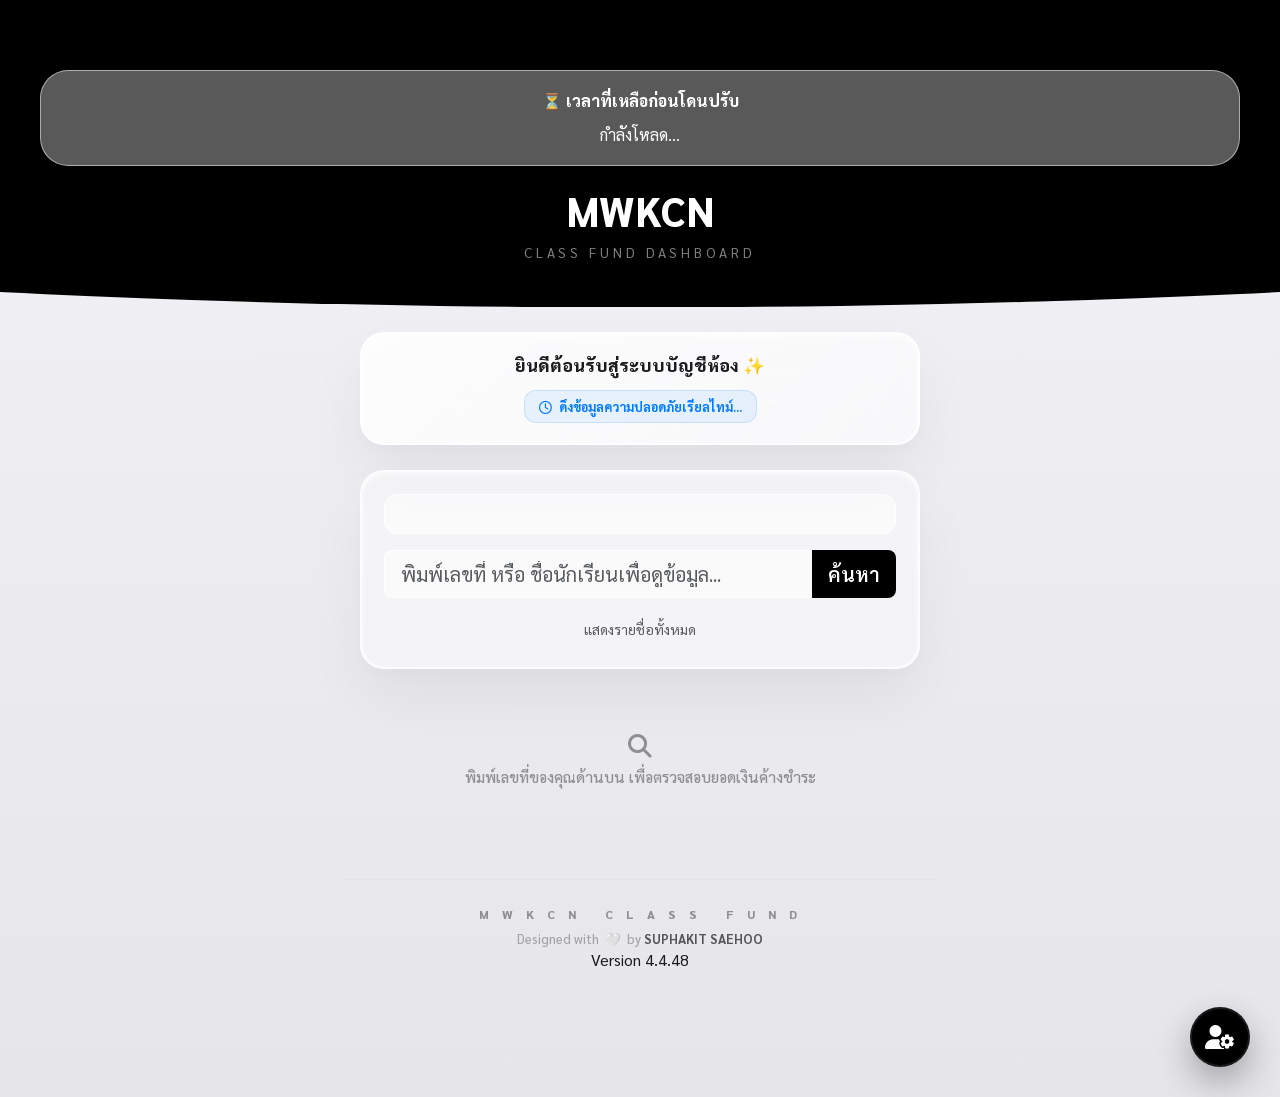
==== commit 1cd24aa4: "Update index.html" ====
--- a/index.html
+++ b/index.html
@@ -1,77 +1,2776 @@
-
 <!DOCTYPE html>
+
+
 <html lang="th">
+
+
 <head>
+
+
+<base target="_top">
+
+
+<meta charset="UTF-8">
+
+
+<meta name="viewport" content="width=device-width, initial-scale=1, maximum-scale=1">
+
+
+<title>MWKCN Class Fund Dashboard - Premium Expressive UI</title>
+
+
+<link href="https://cdn.jsdelivr.net/npm/bootstrap@5.3.0/dist/css/bootstrap.min.css" rel="stylesheet">
+
+
+<link href="https://fonts.googleapis.com/css2?family=Sarabun:wght@300;400;500;600;700;800;900&display=swap" rel="stylesheet">
+
+
+<link rel="stylesheet" href="https://cdnjs.cloudflare.com/ajax/libs/font-awesome/6.4.0/css/all.min.css">
+
+
+
+
+
+
+
+
+
+
+
+
+
+
+
+
+
+
+<style>
+
+
+/* --- ส่วนของ Intro --- */
+
+
+#intro-overlay {
+
+
+position: fixed; inset: 0; z-index: 99999;
+
+
+background: radial-gradient(circle at center, #1a1a1a 0%, #000000 100%);
+
+
+display: flex; flex-direction: column; justify-content: center; align-items: center;
+
+
+animation: fadeOut 1s cubic-bezier(0.16, 1, 0.3, 1) forwards 2.5s;
+
+
+padding: 20px; text-align: center;
+
+
+}
+
+
+.intro-title {
+
+
+color: #fff; font-size: clamp(2.5rem, 8vw, 4rem); font-weight: 900; letter-spacing: clamp(4px, 1vw, 8px);
+
+
+text-transform: uppercase; background: linear-gradient(135deg, #ffffff 30%, #888888 100%);
+
+
+-webkit-background-clip: text; -webkit-text-fill-color: transparent;
+
+
+animation: reveal 1.5s cubic-bezier(0.16, 1, 0.3, 1);
+
+
+}
+
+
+.intro-subtitle {
+
+
+color: #8e8e93; margin-top: 15px; font-weight: 300; letter-spacing: 3px;
+
+
+font-size: clamp(0.9rem, 3vw, 1.2rem); opacity: 0; animation: fadeIn 1.2s ease forwards 0.6s;
+
+
+}
+
+
+@keyframes reveal { from { transform: translateY(40px) scale(0.95); opacity: 0; filter: blur(15px); } to { transform: translateY(0) scale(1); opacity: 1; filter: blur(0); } }
+
+
+@keyframes fadeIn { to { opacity: 1; } }
+
+
+@keyframes fadeOut { from { opacity: 1; } to { opacity: 0; visibility: hidden; } }
+
+
+
+
+
+
+
+
+
+
+
+
+
+
+
+
+
+
+/* --- สไตล์ UI Liquid Glass & Apple Theme --- */
+
+
+:root {
+
+
+--liquid-glass-white: rgba(255, 255, 255, 0.45);
+
+
+--liquid-glass-border: rgba(255, 255, 255, 0.8);
+
+
+--glass-shadow: 0 30px 60px rgba(0, 0, 0, 0.05), 0 10px 20px rgba(0, 0, 0, 0.02);
+
+
+--inner-reflection: inset 0 2px 5px rgba(255, 255, 255, 0.7), inset 0 -1px 2px rgba(255, 255, 255, 0.1);
+
+
+ --accent: #007AFF;
+
+
+--fine-red: #ff3b30;
+
+
+--fine-green: #34C759;
+
+
+--bg-gradient: linear-gradient(180deg, #F2F2F7 0%, #E5E5EA 100%);
+
+
+--text-primary: #1C1C1E;
+
+
+}
+
+
+body {
+
+
+background: var(--bg-gradient);
+
+
+font-family: -apple-system, BlinkMacSystemFont, "SF Pro Text", "SF Pro Display", "Sarabun", sans-serif;
+
+
+color: var(--text-primary);
+
+
+min-height: 100vh;
+
+
+padding-bottom: 100px;
+
+
+perspective: 2000px;
+
+
+-webkit-font-smoothing: antialiased;
+
+
+}
+
+
+.app-header { background: #000; color: white; padding: 50px 20px 45px; text-align: center; clip-path: ellipse(160% 100% at 50% 0%); margin-bottom: 25px; }
+
+
+.app-header h1 { font-weight: 900; letter-spacing: -0.5px; }
+
+
+
+
+
+
+
+
+
+
+
+
+
+
+
+
+
+
+.overview-card {
+
+
+background: linear-gradient(135deg, rgba(255, 255, 255, 0.85) 0%, rgba(255, 255, 255, 0.6) 100%);
+
+
+backdrop-filter: blur(25px); -webkit-backdrop-filter: blur(25px);
+
+
+border: 2px solid var(--liquid-glass-border); border-radius: 24px; padding: 20px; margin: 0 20px 25px;
+
+
+box-shadow: var(--glass-shadow), var(--inner-reflection); text-align: center;
+
+
+}
+
+
+.overview-card h5 { font-weight: 800; font-size: 1.1rem; color: #1C1C1E; margin-bottom: 4px; }
+
+
+.overview-badge {
+
+
+background: rgba(0, 122, 255, 0.08); color: var(--accent); font-weight: 700; padding: 6px 14px; border-radius: 12px; font-size: 0.8rem; display: inline-block; margin-top: 10px; border: 1px solid rgba(0, 122, 255, 0.15);
+
+
+}
+
+
+
+
+
+
+
+
+
+
+
+
+
+
+
+
+
+
+/* --- โซน ค้นหาและกล่องแนะนำอัจฉริยะ --- */
+
+
+.search-section {
+
+
+background: var(--liquid-glass-white); backdrop-filter: blur(25px); -webkit-backdrop-filter: blur(25px);
+
+
+border: 2px solid var(--liquid-glass-border); border-radius: 24px; padding: 22px; margin: 0 20px 25px;
+
+
+box-shadow: var(--glass-shadow), var(--inner-reflection); position: relative;
+
+
+}
+
+
+.search-container { position: relative; }
+
+
+.suggest-box {
+
+
+position: absolute; top: calc(100% + 6px); left: 0; right: 0; background: rgba(255, 255, 255, 0.95);
+
+
+backdrop-filter: blur(25px); -webkit-backdrop-filter: blur(25px);
+
+
+border: 1px solid rgba(0,0,0,0.08); border-radius: 16px; max-height: 220px; overflow-y: auto;
+
+
+z-index: 1000; box-shadow: 0 20px 40px rgba(0,0,0,0.1); display: none; padding: 6px;
+
+
+}
+
+
+.suggest-item {
+
+
+padding: 10px 14px; cursor: pointer; border-radius: 10px; font-size: 0.9rem; font-weight: 500;
+
+
+display: flex; justify-content: space-between; align-items: center; transition: all 0.2s;
+
+
+}
+
+
+.suggest-item:hover { background: rgba(0, 122, 255, 0.08); color: var(--accent); }
+
+
+.suggest-item .badge { background: rgba(0,0,0,0.05); color: #555; border-radius: 8px; font-weight: 600; }
+
+
+
+
+
+
+
+
+
+
+
+
+
+
+
+
+
+
+.form-select, .form-control {
+
+
+background: rgba(255, 255, 255, 0.5) !important; border: 1px solid rgba(255, 255, 255, 0.8) !important;
+
+
+color: #1C1C1E !important; border-radius: 14px; font-size: 0.95rem; transition: all 0.3s ease;
+
+
+}
+
+
+.form-select:focus, .form-control:focus {
+
+
+background: rgba(255, 255, 255, 0.8) !important; border-color: var(--accent) !important;
+
+
+box-shadow: 0 0 0 4px rgba(0, 122, 255, 0.12) !important;
+
+
+}
+
+
+.btn-search {
+
+
+background: #000 !important; color: white !important; border-radius: 14px; font-weight: 600; font-size: 0.95rem; padding: 0 20px;
+
+
+border: none; transition: all 0.3s cubic-bezier(0.16, 1, 0.3, 1);
+
+
+}
+
+
+.btn-search.has-val { background: var(--accent) !important; animation: buttonPulse 2s infinite ease-in-out; }
+
+
+@keyframes buttonPulse { 0% { box-shadow: 0 0 0 0px rgba(0,122,255,0.4); } 70% { box-shadow: 0 0 0 8px rgba(0,122,255,0); } 100% { box-shadow: 0 0 0 0px rgba(0,122,255,0); } }
+
+
+/* --- การ์ดนักเรียน 3D --- */
+
+
+.student-card {
+
+
+background: linear-gradient(135deg, rgba(255, 255, 255, 0.88) 0%, rgba(255, 255, 255, 0.58) 100%);
+
+
+backdrop-filter: blur(25px); -webkit-backdrop-filter: blur(25px);
+
+
+border: 2px solid var(--liquid-glass-border); border-radius: 26px; padding: 25px; margin: 0 20px 20px;
+
+
+box-shadow: var(--glass-shadow), var(--inner-reflection); position: relative; overflow: hidden;
+
+
+transform-style: preserve-3d; opacity: 0; transform: translateY(40px) scale(0.96); filter: blur(5px);
+
+
+transition: transform 0.5s cubic-bezier(0.16, 1, 0.3, 1), opacity 0.6s cubic-bezier(0.16, 1, 0.3, 1), filter 0.6s, box-shadow 0.4s;
+
+
+}
+
+
+.student-card:hover { transform: scale(1.01) translateZ(10px); }
+
+
+.student-card::before {
+
+
+content: ""; position: absolute; inset: -50%;
+
+
+background: radial-gradient(circle at var(--light-x, 50%) var(--light-y, 50%), rgba(255, 255, 255, 0.5) 0%, transparent 60%);
+
+
+pointer-events: none; z-index: 1; mix-blend-mode: overlay;
+
+
+}
+
+
+.card-watermark {
+
+
+position: absolute; font-size: 5rem; font-weight: 900; color: rgba(0,0,0,0.03);
+
+
+bottom: -15px; right: -15px; z-index: 0; pointer-events: none; user-select: none;
+
+
+letter-spacing: -3px; transform: translateZ(-15px);
+
+
+}
+
+
+.student-card.show-animate { opacity: 1; transform: translateY(0) scale(1); filter: blur(0); }
+
+
+.student-card.pop-search-animation { animation: pop3DForward 0.75s cubic-bezier(0.16, 1, 0.3, 1) forwards; }
+
+
+@keyframes pop3DForward {
+
+
+0% { opacity: 0; transform: translateZ(-400px) translateY(50px) scale(0.8); filter: blur(10px); }
+
+
+100% { opacity: 1; transform: translateZ(0) translateY(0) scale(1); filter: blur(0); }
+
+
+}
+
+
+.student-card.fade-out-dynamic { opacity: 0; transform: scale(0.92) translateY(-20px); filter: blur(8px); transition: all 0.35s ease; }
+
+
+
+
+
+
+
+
+
+
+
+
+
+
+
+
+
+
+.student-card .card-title-name { font-size: 1.3rem; font-weight: 700; color: var(--text-primary); letter-spacing: -0.5px; margin-top: 6px; margin-bottom: 14px; }
+
+
+
+
+
+
+
+
+
+
+
+
+
+
+
+
+
+
+.data-row { display: flex; justify-content: space-between; align-items: center; padding: 12px 2px; border-bottom: 1px solid rgba(0,0,0,0.03); transition: all 0.25s; }
+
+
+.data-row:hover { background: rgba(255,255,255,0.3); border-radius: 10px; padding-left: 6px; padding-right: 6px; }
+
+
+.data-label { color: #8E8E93; font-size: 0.85rem; font-weight: 500; }
+
+
+.data-value { font-weight: 600; color: var(--text-primary); font-size: 0.95rem; }
+
+
+.money-value { font-family: "SF Mono", Menlo, monospace; font-weight: 700; }
+
+
+
+
+
+
+
+
+
+
+
+
+
+
+
+
+
+
+/* กรอบสถานะ */
+
+
+.last-row-warning { margin-top: 15px !important; padding: 14px 16px !important; background: linear-gradient(135deg, rgba(255, 59, 48, 0.08) 0%, rgba(255, 59, 48, 0.02) 100%); border: 1px solid rgba(255, 59, 48, 0.2) !important; border-radius: 16px; position: relative; }
+
+
+.last-row-warning::before { content: ""; position: absolute; inset: 0; border-radius: 16px; padding: 1px; background: linear-gradient(90deg, transparent, rgba(255,59,48,0.3), transparent); -webkit-mask: linear-gradient(#fff 0 0) content-box, linear-gradient(#fff 0 0); -webkit-mask-composite: xor; mask-composite: exclude; animation: neonGlowMove 3s linear infinite; background-size: 200% 100%; }
+
+
+.last-row-warning .data-label { font-weight: 700; color: var(--fine-red); }
+
+
+.last-row-warning .data-value { font-family: "SF Mono", monospace; font-weight: 800; color: var(--fine-red); font-size: 1.3rem; }
+
+
+.last-row-success { margin-top: 15px !important; padding: 14px 16px !important; background: linear-gradient(135deg, rgba(52, 199, 89, 0.08) 0%, rgba(52, 199, 89, 0.02) 100%); border: 1px solid rgba(52, 199, 89, 0.2) !important; border-radius: 16px; position: relative; }
+
+
+.last-row-success::before { content: ""; position: absolute; inset: 0; border-radius: 16px; padding: 1px; background: linear-gradient(90deg, transparent, rgba(52,199,89,0.3), transparent); -webkit-mask: linear-gradient(#fff 0 0) content-box, linear-gradient(#fff 0 0); -webkit-mask-composite: xor; mask-composite: exclude; animation: neonGlowMove 3s linear infinite; background-size: 200% 100%; }
+
+
+.last-row-success .data-label { font-weight: 700; color: var(--fine-green); }
+
+
+.last-row-success .data-value { font-family: "SF Mono", monospace; font-weight: 800; color: var(--fine-green); font-size: 1.3rem; }
+
+
+
+
+
+
+
+
+
+
+
+
+
+
+
+
+
+
+@keyframes neonGlowMove { 0% { background-position: 0% 0%; } 100% { background-position: 200% 0%; } }
+
+
+
+
+
+
+
+
+
+
+
+
+
+
+
+
+
+
+.badge-no { background: linear-gradient(135deg, #007AFF 0%, #0056b3 100%); color: white; padding: 4px 12px; border-radius: 20px; font-weight: 700; box-shadow: 0 4px 10px rgba(0, 122, 255, 0.15); display: inline-block; font-size: 0.8rem; }
+
+
+
+
+
+
+
+
+
+
+
+
+
+
+
+
+
+
+/* ระบบปุ่มการจัดการด้านล่างของการ์ด */
+
+
+.card-actions-area { display: flex; flex-direction: column; gap: 8px; margin-top: 15px; }
+
+
+.action-split-row { display: flex; gap: 8px; width: 100%; }
+
+
+
+
+
+
+
+
+
+
+
+
+
+
+
+
+
+
+/* ปุ่มออกเอกสารสไตล์ Apple Premium */
+
+
+.btn-doc-premium { flex: 1; background: #fff; border: 1.5px solid rgba(0,0,0,0.05); padding: 11px; border-radius: 14px; font-weight: 700; font-size: 0.85rem; display: flex; justify-content: center; align-items: center; gap: 8px; transition: all 0.25s ease; box-shadow: 0 4px 12px rgba(0,0,0,0.02); }
+
+
+.btn-doc-premium.type-receipt { color: var(--fine-green); border-color: rgba(52, 199, 89, 0.25); background: linear-gradient(180deg, #ffffff 0%, #f6fff8 100%); }
+
+
+.btn-doc-premium.type-receipt:hover { background: var(--fine-green); color: white; transform: translateY(-2px); box-shadow: 0 6px 15px rgba(52, 199, 89, 0.2); }
+
+
+.btn-doc-premium.type-invoice { color: var(--fine-red); border-color: rgba(255, 59, 48, 0.25); background: linear-gradient(180deg, #ffffff 0%, #fff5f5 100%); }
+
+
+.btn-doc-premium.type-invoice:hover { background: var(--fine-red); color: white; transform: translateY(-2px); box-shadow: 0 6px 15px rgba(255, 59, 48, 0.2); }
+
+
+/* ปุ่มจ่ายเงินคิวอาร์ */
+
+
+.btn-pay-qr { flex: 1; background: #001f3f; color: #fff; border: none; padding: 11px; border-radius: 14px; font-weight: 700; font-size: 0.85rem; display: flex; justify-content: center; align-items: center; gap: 8px; transition: all 0.25s ease; }
+
+
+.btn-pay-qr:hover { background: #003366; transform: translateY(-2px); box-shadow: 0 6px 15px rgba(0, 31, 63, 0.2); }
+
+
+/* ส่วนกล่อง QR และข้อความแจ้งเตือน */
+
+
+.qr-container { display: none; text-align: center; margin-top: 12px; padding: 18px; background: #fff; border-radius: 18px; border: 1px dashed #cbd5e1; animation: fadeIn 0.4s ease; box-shadow: 0 10px 25px rgba(0,0,0,0.03); }
+
+
+.qr-container img { max-width: 170px; height: auto; border-radius: 10px; }
+
+
+.slip-notice-box { background: rgba(0, 122, 255, 0.05); color: #0056b3; font-size: 0.85rem; font-weight: 700; padding: 12px; border-radius: 12px; border: 1px dashed rgba(0, 122, 255, 0.25); margin-top: 14px; text-align: center; }
+
+
+.btn-send-slip { width: 100%; background: #25D366; color: white; border: none; padding: 8px 14px; border-radius: 10px; font-size: 0.8rem; font-weight: 700; margin-top: 10px; display: inline-flex; justify-content: center; align-items: center; gap: 6px; text-decoration: none; transition: all 0.2s; }
+
+
+.btn-send-slip:hover { background: #128C7E; color: white; transform: translateY(-1px); }
+
+
+
+
+
+
+
+
+
+
+
+
+
+
+
+
+
+
+#loader { position: fixed; inset: 0; background: rgba(255,255,255,0.4); backdrop-filter: blur(20px); -webkit-backdrop-filter: blur(20px); display: flex; flex-direction: column; justify-content: center; align-items: center; z-index: 9999; }
+
+
+.loader-glass-box { background: rgba(255, 255, 255, 0.75); padding: 35px; border-radius: 24px; border: 1px solid rgba(255,255,255,0.6); box-shadow: 0 30px 60px rgba(0,0,0,0.05); display: flex; flex-direction: column; align-items: center; }
+
+
+.neon-spinner { position: relative; width: 50px; height: 50px; margin-bottom: 20px; }
+
+
+.neon-spinner::after { content: ""; position: absolute; inset: 0; border-radius: 50%; border: 3px solid transparent; border-top-color: var(--accent); animation: spinNeon 0.8s linear infinite; }
+
+
+@keyframes spinNeon { 0% { transform: rotate(0deg); } 100% { transform: rotate(360deg); } }
+
+
+#loader-text { font-weight: 700; color: #1C1C1E; font-size: 1rem; }
+
+
+
+
+
+
+
+
+
+
+
+
+
+
+
+
+
+
+.gyro-control-wrapper { position: fixed; bottom: 20px; left: 50%; transform: translateX(-50%); z-index: 9999; width: calc(100% - 40px); max-width: 560px; display: none; }
+
+
+.btn-gyro-lock { width: 100%; background: white; border: 1.5px solid var(--liquid-glass-border); border-radius: 18px; padding: 14px; color: #1C1C1E; font-weight: 700; font-size: 0.85rem; box-shadow: 0 10px 30px rgba(0,0,0,0.05); display: flex; justify-content: center; align-items: center; gap: 8px; }
+
+
+
+
+
+
+
+
+
+
+
+
+
+
+
+
+
+
+.elegant-footer { text-align: center; margin-top: 50px; padding: 25px 20px; border-top: 1px solid rgba(0, 0, 0, 0.02); }
+
+
+.footer-brand { font-size: 0.75rem; font-weight: 800; text-transform: uppercase; letter-spacing: 5px; color: #8E8E93; margin-bottom: 6px; }
+
+
+.footer-dev { font-size: 0.8rem; font-weight: 500; color: #A2A2A7; }
+
+
+.footer-dev span { font-weight: 700; color: #555559; }
+
+
+.heart-pulse { inline-block; color: var(--fine-red); animation: heartBeat 1.4s infinite ease-in-out; margin: 0 3px; }
+
+
+@keyframes heartBeat { 0%, 100% { transform: scale(1); } 50% { transform: scale(1.15); } }
+
+
+.empty-state { text-align: center; padding: 40px 20px; color: #8e8e93; font-weight: 500; font-size: 0.95rem; }
+
+
+
+
+/* --- Admin Link Button --- */
+.admin-link-btn {
+ position: fixed; bottom: 30px; right: 30px; z-index: 9999;
+ width: 60px; height: 60px; background: #000; color: #fff;
+ border-radius: 50%; display: flex; justify-content: center; align-items: center;
+ box-shadow: 0 15px 35px rgba(0,0,0,0.3); cursor: pointer; transition: all 0.4s;
+ border: 2px solid rgba(255,255,255,0.1); text-decoration: none;
+}
+.admin-link-btn:hover { transform: scale(1.1) rotate(15deg); background: #007AFF; color: #fff; }
+.violation-status-label {
+ background: linear-gradient(135deg, #FF9500 0%, #E58600 100%);
+ color: white; padding: 14px; border-radius: 20px; text-align: center;
+ margin-top: 15px; font-weight: 800; font-size: 0.95rem;
+ box-shadow: 0 8px 20px rgba(255, 149, 0, 0.25);
+}
+.violation-status-label.danger {
+ background: linear-gradient(135deg, #FF3B30 0%, #C93429 100%);
+ box-shadow: 0 8px 20px rgba(255, 59, 48, 0.25);
+}
+.cash-status-label {
+ background: linear-gradient(135deg, #34C759 0%, #248A3D 100%);
+ color: white; padding: 14px; border-radius: 20px; text-align: center;
+ margin-top: 15px; font-weight: 800; font-size: 0.95rem;
+ box-shadow: 0 8px 20px rgba(52, 199, 89, 0.25);
+}
+
+
+/* ==========================
+iOS26 Liquid Countdown
+========================== */
+
+
+.countdown-liquid{
+   margin:20px;
+   padding:18px;
+
+
+   backdrop-filter:blur(35px);
+   -webkit-backdrop-filter:blur(35px);
+
+
+   background:
+   rgba(255,255,255,.35);
+
+
+   border:1px solid rgba(255,255,255,.5);
+
+
+   border-radius:28px;
+
+
+   box-shadow:
+   0 10px 40px rgba(0,0,0,.08);
+}
+
+
+.countdown-title{
+   font-weight:800;
+   margin-bottom:10px;
+}
+
+
+.countdown-value{
+   font-size:1.4rem;
+   font-weight:900;
+}
+</style>
+
+
+</head>
+
+
+<body>
+<!-- ปุ่มลิงก์ไปหน้าแอดมินใหม่ -->
+<a id="adminLink" href="#" class="admin-link-btn">
+ <i class="fa-solid fa-user-gear fa-xl"></i>
+</a>
+
+
+
+
+
+
+
+
+
+
+
+
+
+
+
+
+
+
+
+
+<div id="intro-overlay">
+
+
+<div class="intro-title">MWKCN</div>
+
+
+<div class="intro-subtitle">CLASS FUND SYSTEM</div>
+
+
+</div>
+
+
+
+
+
+
+
+
+
+
+
+
+
+
+
+
+
+
+<div id="loader" style="display:none;">
+
+
+<div class="loader-glass-box">
+
+
+<div class="neon-spinner"></div>
+
+
+<div id="loader-text">กำลังเริ่มต้นระบบ...</div>
+
+
+</div>
+
+
+</div>
+
+
+
+
+
+
+
+
+
+
+
+
+
+
+
+
+
+
+<div class="gyro-control-wrapper" id="gyroWrapper">
+
+
+<button class="btn-gyro-lock" id="gyroButton" onclick="requestGyroPermission()">
+
+
+<i class="fa-solid fa-wand-magic-sparkles"></i> คลิกเพื่อเปิดเอฟเฟกต์การ์ดเอียง 3D (สำหรับ iPhone)
+
+
+</button>
+
+
+</div>
+
+
+
+
+
+
+
+
+
+
+
+
+
+
+
+
+
+
+<div class="app-header">
+
+
+ <div class="countdown-liquid">
+
+
+   <div class="countdown-title">
+       ⏳ เวลาที่เหลือก่อนโดนปรับ
+   </div>
+
+
+   <div class="countdown-island">
+
+
+ <span class="pulse-dot"></span>
+
+
+ <span id="countdownBox">
+     กำลังโหลด...
+ </span>
+
+
+</div>
+
+
+<script>
+
+
+function updateCountdown(){
+
+
+ google.script.run
+   .withSuccessHandler(function(deadline){
+
+
+     setInterval(function(){
+
+
+       const diff = deadline - Date.now();
+
+
+       const d = Math.floor(diff / 86400000);
+       const h = Math.floor(diff / 3600000) % 24;
+       const m = Math.floor(diff / 60000) % 60;
+       const s = Math.floor(diff / 1000) % 60;
+
+
+       document.getElementById("countdownBox")
+         .innerHTML =
+         `${d} วัน ${h} ชม ${m} นาที ${s} วิ`;
+
+
+     },1000);
+
+
+   })
+   .getPaymentDeadline();
+
+
+}
+
+
+window.addEventListener("load", function(){
+ updateCountdown();
+});
+
+
+</script>
+</div>
+
+
+
+
+<h1>MWKCN</h1>
+
+
+<p class="text-white-50 m-0" style="font-size: 0.85rem; letter-spacing: 4px;">CLASS FUND DASHBOARD</p>
+
+
+</div>
+
+
+
+
+
+
+
+
+
+
+
+
+
+
+
+
+
+
+<div class="container-fluid" style="max-width: 600px; padding: 0;">
+
+
+<div class="overview-card">
+
+
+<h5>ยินดีต้อนรับสู่ระบบบัญชีห้อง ✨</h5>
+
+
+<div class="overview-badge" id="updateBadge"><i class="fa-regular fa-clock me-1"></i> ดึงข้อมูลความปลอดภัยเรียลไทม์...</div>
+
+
+</div>
+
+
+
+
+
+
+
+
+
+
+
+
+
+
+
+
+
+
+<div class="search-section">
+
+
+<select id="sheetSelect" class="form-select form-select-lg mb-3" onchange="loadData()"></select>
+
+
+ <div class="search-container">
+
+
+  <div class="input-group input-group-lg">
+
+
+    <input type="text" id="searchId" class="form-control" placeholder="พิมพ์เลขที่ หรือ ชื่อนักเรียนเพื่อดูข้อมูล..." oninput="handleSearchInput(this)">
+
+
+    <button id="searchBtn" class="btn btn-search" onclick="applySearch()">ค้นหา</button>
+
+
+  </div>
+
+
+  <div id="suggestBox" class="suggest-box"></div>
+
+
+</div>
+
+
+ <div class="text-center mt-3"><button class="btn btn-link text-muted text-decoration-none btn-sm" onclick="showAllCards()">แสดงรายชื่อทั้งหมด</button></div>
+
+
+</div>
+
+
+<div id="cardContainer">
+
+
+<div class="empty-state">
+
+
+  <i class="fa-solid fa-magnifying-glass mb-2" style="font-size: 1.5rem;"></i><br>
+
+
+  พิมพ์เลขที่ของคุณด้านบน เพื่อตรวจสอบยอดเงินค้างชำระ
+
+
+</div>
+
+
+</div>
+
+
+
+
+
+
+
+
+
+
+
+
+
+
+
+
+
+
+<footer class="elegant-footer">
+
+
+<div class="footer-brand">M W K C N &nbsp; C L A S S &nbsp; F U N D</div>
+
+
+<div class="footer-dev">
+
+
+Designed with <span class="heart-pulse">🤍</span> by <span>SUPHAKIT SAEHOO</span>
+
+
+</div>
+
+
+<div class="version-tag">Version 4.4.48</div>
+
+
+</footer>
+
+
+
+
+
+
+
+
+
+
+
+
+
+
+
+
+
+
+<script>
+
+
+const PROMPTPAY_ID = "0908870278";
+
+
+const REPORT_SLIP_LINK = "https://lin.ee/w6UjWRo/~732gwoku";
+
+
+
+
+
+
+
+
+
+
+
+
+
+
+
+
+
+
+const nameMasterList = { 
+  "1": "นายอินทัช ฐิติโชติตระกูล", 
+  "2": "น.ส.พัชลา บุญเลิศทรัพย์ทวี", 
+  "3": "นายคุณานนท์ สามัคคีก่อสกุล", 
+  "4": "นายชินกฤต โยธิยา", 
+  "5": "น.ส.จิตรา จือเต๊าะ", 
+  "6": "น.ส.นฤมล เยอะเบียง", 
+  "7": "น.ส.ปานตะวัน เพียงคำ", 
+  "8": "น.ส.ฐิตาพร มาเยอะ", 
+  "9": "น.ส.โนรา โหว่ยคือ", 
+  "10": "น.ส.มยุรี มาเยอะ", 
+  "11": "น.ส.ณัชชา หมื่อแล", 
+  "12": "น.ส.อพิญญา ศรีวิชัย", 
+  "13": "นายอนุรักษ์ แซ่ว่าง", 
+  "14": "น.ส.ดวงกมล มั่นคง", 
+  "15": "น.ส.มรกต ซางสุภาพ", 
+  "16": "น.ส.ติยนันท์ ฦาชา", 
+  "17": "น.ส.กนกภรณ์ โสภณสุนทรเลิศ", 
+  "18": "น.ส.ณนิดา แซ่เติ๋ง", 
+  "19": "นายวิโรจน์ เยอแจะ", 
+  "20": "น.ส.ทองดี เรือนเเก้ว", 
+  "21": "นายทักษ์ดนัย โชคชัยรัตนกุล", 
+  "22": "นวพล สว่างถาวรกุล", 
+  "23": "นายรัชชานนท์ เหวยเหยอกู่", 
+  "24": "นายศุภกิจ แซ่หู่", 
+  "25": "น.ส.กชกร เหลาเหยา", 
+  "26": "น.ส.กัญญาพร อามอ", 
+  "27": "น.ส.ณิชากร อายี", 
+  "28": "น.ส.ธิดารัตน์ ละเชกุ", 
+  "29": "น.ส.นาธาร์ แลเชอ", 
+  "30": "น.ส.เนาวรัตน์ เชอหมื่อ", 
+  "31": "น.ส.เพชรรดา สีไอ้", 
+  "32": "น.ส.ภัคจีรา แซ่เห่อ", 
+  "33": "น.ส.สุปวีณ์ ขันอุละ", 
+  "34": "น.ส.ภัทรมล สหพรสันติสุข", 
+  "35": "น.ส.ธัญญลักษณ์ ทาเกิด", 
+  "36": "น.ส.วราภรณ์ เชอกอง", 
+  "37": "น.ส.ณัชนันท์ คำปวน", 
+  "38": "น.ส.กนกรดา มูเซอ", 
+  "39": "น.ส.นิชดา อาซอ",
+  "40": "นายสุรเชษฐ์ กัลยา"  
+};
+
+
+let fullData = []; let columnsToShow = [];
+
+
+let loaderInterval;
+
+
+
+
+
+
+
+
+
+
+
+
+
+
+
+
+
+
+function startLoaderAnimation() {
+
+
+const messages = ["กำลังดาวน์โหลดข้อมูล..."];
+
+
+let index = 0; document.getElementById('loader-text').innerText = messages[0]; document.getElementById('loader').style.display = 'flex';
+
+
+loaderInterval = setInterval(() => { index = (index + 1) % messages.length; document.getElementById('loader-text').innerText = messages[index]; }, 800);
+
+
+}
+
+
+function stopLoaderAnimation() { clearInterval(loaderInterval); document.getElementById('loader').style.display = 'none'; }
+
+
+
+
+
+
+
+
+
+
+
+
+
+
+
+
+
+
+function loadData() {
+
+
+const loader = document.getElementById('loader');
+
+
+if (loader) loader.style.display = 'flex';
+
+
+
+
+
+
+
+
+
+
+
+
+
+
+
+
+
+
+// ระบบปลดล็อกนิรภัย: บังคับปิดโหลดใน 6 วินาที ป้องกันหน้าจอค้างกดไม่ได้
+
+
+const safetyTimeout = setTimeout(() => {
+
+
+if (loader) loader.style.display = 'none';
+
+
+}, 6000);
+
+
+
+
+
+
+
+
+
+
+
+
+
+
+
+
+
+
+google.script.run
+.withSuccessHandler(data => {
+  clearTimeout(safetyTimeout); // ปิดระบบนิรภัยเมื่อโหลดเสร็จ
+  if (loader) loader.style.display = 'none';
+   if (data && data.length > 0) {
+    fullData = data;
+    processColumns(data[0]);
+    document.getElementById('updateBadge').innerText = `ซิงค์ล่าสุด: ${new Date().toLocaleTimeString('th-TH')} น.`;
+    
+    // โหลดข้อมูลความผิดก่อน render
+    google.script.run.withSuccessHandler(vData => {
+      allViolationsData = vData;
+      const currentSheet = document.getElementById('sheetSelect').value;
+      const autoShowSheets = ["ค่าห้องและปรับเงิน", "รวม"];
+      if (autoShowSheets.includes(currentSheet)) {
+        renderCards(data, false);
+      } else {
+        resetSearch();
+      }
+    }).getRuleViolations();
+    return;
+
+
+
+
+
+
+
+
+
+
+        // การแสดงผลย้ายไปทำหลังจากโหลดข้อมูลความผิดเสร็จแล้วด้านบน
+
+
+  }
+
+
+})
+
+
+.withFailureHandler(err => {
+
+
+  clearTimeout(safetyTimeout);
+
+
+  if (loader) loader.style.display = 'none';
+
+
+  alert("เกิดข้อผิดพลาด: " + err);
+
+
+})
+
+
+.getSheetData(document.getElementById('sheetSelect').value);
+
+
+}
+
+
+
+
+
+
+
+
+
+
+
+
+
+
+
+
+
+
+function processColumns(headers) { columnsToShow = []; headers.forEach((h, i) => { if (h.trim() !== "") columnsToShow.push(i); }); }
+
+
+
+
+
+
+
+
+
+
+
+
+
+
+
+
+
+
+function handleSearchInput(input) {
+
+
+let val = input.value.trim().toLowerCase();
+
+
+const btn = document.getElementById('searchBtn');
+
+
+const suggestBox = document.getElementById('suggestBox');
+
+
+if (val !== "") { btn.classList.add('has-val'); } else { btn.classList.remove('has-val'); suggestBox.style.display = 'none'; return; }
+
+
+let matches = [];
+
+
+for (let id in nameMasterList) {
+
+
+let name = nameMasterList[id];
+
+
+if (id.startsWith(val) || name.toLowerCase().includes(val)) {
+
+
+  matches.push({ id: id, name: name });
+
+
+}
+
+
+}
+
+
+if(matches.length > 0) {
+
+
+suggestBox.innerHTML = matches.map(m => `
+
+
+  <div class="suggest-item" onclick="selectSuggestion('${m.id}')">
+
+
+    <span>${m.name}</span>
+
+
+    <span class="badge">เลขที่ ${m.id}</span>
+
+
+  </div>
+
+
+`).join('');
+
+
+suggestBox.style.display = 'block';
+
+
+} else {
+
+
+suggestBox.style.display = 'none';
+
+
+}
+
+
+}
+
+
+
+
+
+
+
+
+
+
+
+
+
+
+
+
+
+
+function selectSuggestion(id) {
+
+
+document.getElementById('searchId').value = id;
+
+
+document.getElementById('suggestBox').style.display = 'none';
+
+
+applySearch();
+
+
+}
+
+
+
+
+
+
+
+
+
+
+
+
+
+
+
+
+
+
+function renderCards(rows, isSearch = false) {
+
+
+let container = document.getElementById('cardContainer');
+
+
+container.innerHTML = "";
+
+
+if(rows.length <= 1) {
+
+
+container.innerHTML = `<div class="empty-state"><i class="fa-solid fa-circle-exclamation mb-2"></i><br>ไม่พบข้อมูลของนักเรียนคนนี้</div>`;
+
+
+return;
+
+
+}
+
+
+let cardCount = 0;
+
+
+let activeSheetName = document.getElementById('sheetSelect').value || "ห้องเรียน";
+
+
+
+
+
+
+
+
+
+
+
+
+
+
+
+
+
+
+
+
+ for (let i = 1; i < rows.length; i++) {
+   let row = rows[i]; if (row.join("").trim() === "") continue;
+   cardCount++;
+   let card = document.createElement('div');
+   card.id = "card-index-" + i;
+   card.className = isSearch ? "student-card pop-search-animation" : "student-card";
+   let studentNo = row[0].toString().trim();
+   let studentName = (row[2] || "") + (row[3] || "") + " " + (row[4] || "");
+   if(!row[3]) studentName = nameMasterList[studentNo] || "ไม่ทราบชื่อ";
+   let cardHtmlInner = "";
+   let studentNameHtml = "";
+   let codableDebtAmount = 0;
+   let isPaidComplete = false;
+  
+   let studentViolationCount = 0;
+   if (allViolationsData && allViolationsData.length > 0) {
+     const filtered = allViolationsData.filter(v => v.id.toString() === studentNo);
+     filtered.forEach(v => studentViolationCount += parseInt(v.count));
+   }
+
+   columnsToShow.forEach((colIdx, order) => {
+
+
+  let label = rows[0][colIdx].trim();
+
+
+  let value = row[colIdx] != null ? row[colIdx].toString().trim() : "-";
+
+
+  let isLast = (order === columnsToShow.length - 1);
+
+
+   if (order === 0) {
+
+
+    cardHtmlInner += `<div class="mb-2" style="padding-right: 10px;"><span class="badge-no">เลขที่: ${value}</span></div>`;
+
+
+  } else {
+
+
+    if (label.includes("ชื่อ")) {
+
+
+      value = nameMasterList[row[0].toString().trim()] || value;
+
+
+      studentName = value;
+
+
+      studentNameHtml = `<div class="card-title-name">${value}</div>`;
+
+
+      return;
+
+
+    }
+
+
+
+
+    let isMoney = /^[0-9,.-]+$/.test(value) || label.includes("เงิน") || label.includes("ยอด") || label.includes("บาท");
+
+
+    let valueClass = isMoney ? "data-value money-value" : "data-value";
+
+
+
+
+    if (isLast) {
+
+
+      let cleanValue = value.replace(/,/g, '').trim();
+
+
+      let parsedValue = parseFloat(cleanValue);
+
+
+      if (cleanValue === "0" || cleanValue === "0.00" || cleanValue === "-" || cleanValue === "จ่ายแล้ว" || cleanValue === "ครบแล้ว" || parsedValue === 0) {
+
+
+        isPaidComplete = true;
+
+
+      } else if (!isNaN(parsedValue) && parsedValue > 0) {
+
+
+        codableDebtAmount = parsedValue;
+
+
+      }
+
+
+      let highlightClass = isPaidComplete ? "last-row-success" : "last-row-warning";
+
+
+      cardHtmlInner += `<div class="data-row ${highlightClass}"><span class="data-label">${label}</span><span class="${valueClass}">${value}</span></div>`;
+
+
+    } else {
+
+
+      cardHtmlInner += `<div class="data-row"><span class="data-label">${label}</span><span class="${valueClass}">${value}</span></div>`;
+
+
+    }
+
+
+  }
+
+
+});
+
+
+ // เอาปุ่มแชร์ขวาบนออกแล้ว เหลือเฉพาะตัว Watermark ลายน้ำพรีเมียม
+
+
+let finalHtml = `<div class="card-watermark">MWKCN</div>`;
+
+
+let insertIndex = cardHtmlInner.indexOf('</div>') + 6;
+
+
+cardHtmlInner = cardHtmlInner.slice(0, insertIndex) + studentNameHtml + cardHtmlInner.slice(insertIndex);
+
+
+ // โซนปุ่มเอกสาร/จ่ายเงิน ด้านล่างการ์ด
+
+
+cardHtmlInner += `<div class="card-actions-area">`;
+
+
+    let isCashPaid = cashPaidIds[studentNo];
+   if (isPaidComplete || isCashPaid) {
+     let cashLabel = isCashPaid ? '<div class="cash-status-label mb-2"><i class="fa-solid fa-check-circle me-2"></i>ชำระเงินสดเรียบร้อยแล้ว</div>' : '';
+     cardHtmlInner += cashLabel;
+   }
+   
+   if (studentViolationCount > 0) {
+     let isDanger = studentViolationCount >= 5;
+     let violationClass = isDanger ? 'violation-status-label danger' : 'violation-status-label';
+     let violationIcon = isDanger ? 'fa-triangle-exclamation' : 'fa-circle-exclamation';
+     cardHtmlInner += `<div class="${violationClass} mb-2"><i class="fa-solid ${violationIcon} me-2"></i>ทำผิดกฎรวม: ${studentViolationCount} ครั้ง</div>`;
+   }
+  
+   if (isPaidComplete || isCashPaid) {
+
+
+  // ชำระเงินครบถ้วน -> ออกใบเสร็จรับเงินสีเขียวพรีเมียม พร้อมปุ่มส่ง LINE
+
+
+  cardHtmlInner += `
+
+
+    <div style="display: flex; flex-direction: column; gap: 8px;">
+
+
+      <button class="btn-doc-premium type-receipt" onclick="generateDocument('${studentName}', '${studentNo}', '${activeSheetName}', 0, 'RECEIPT')">
+
+
+        <i class="fa-solid fa-receipt"></i> ออกใบเสร็จดิจิทัล (Paid)
+
+
+      </button>
+
+
+    
+
+
+      <a href="${REPORT_SLIP_LINK}" target="_blank" class="btn-send-slip" style="margin-top: 0;">
+
+
+        <i class="fa-brands fa-line"></i> ส่งใบเสร็จให้เหรัญญิกทาง LINE
+
+
+      </a>
+
+
+    </div>
+
+
+  `;
+
+
+} else {
+
+
+  // ยังชำระไม่ครบ -> ออกแถวคู่: ปุ่มทวงหนี้สีแดง และปุ่มสแกนคิวอาร์เดิม
+
+
+  cardHtmlInner += `
+
+
+    <div class="action-split-row">
+
+
+      <button class="btn-doc-premium type-invoice" onclick="generateDocument('${studentName}', '${studentNo}', '${activeSheetName}', ${codableDebtAmount}, 'INVOICE')">
+
+
+        <i class="fa-solid fa-file-invoice-dollar"></i> ใบแจ้งหนี้ (ใบเตือน)
+
+
+      </button>
+
+
+      <button class="btn-pay-qr" onclick="toggleQrCode('${card.id}')">
+
+
+        <i class="fa-solid fa-qrcode"></i> สแกนจ่าย QR
+
+
+      </button>
+
+
+    </div>
+
+
+
+
+    <div class="qr-container" id="qr-box-${card.id}">
+
+
+      <p class="small text-muted mb-2">สแกนจ่ายผ่านแอปธนาคารยอด <b>${codableDebtAmount} บาท</b></p>
+
+
+      <img src="https://promptpay.io/${PROMPTPAY_ID}/${codableDebtAmount}.png" alt="PromptPay QR">
+
+
+    
+
+
+      <div class="mt-3 mb-2 text-center">
+
+
+        <a href="https://promptpay.io/${PROMPTPAY_ID}/${codableDebtAmount}.png" download="QR_${studentNo}_${codableDebtAmount}THB.png" target="_blank" class="btn-download-qr">
+
+
+          <i class="fa-solid fa-download"></i> บันทึก QR Code
+
+
+        </a>
+
+
+      </div>
+
+
+      <p class="small text-muted mt-2 mb-0"><i class="fa-solid fa-shield-halved"></i> ตรวจสอบชื่อบัญชีก่อนกดยืนยัน</p>
+
+
+      <div class="slip-notice-box">
+
+
+         <i class="fa-solid fa-triangle-exclamation text-danger"></i> <b>ทำธุรกรรมเสร็จเรียบร้อยแล้ว</b><br>
+
+
+         กรุณาส่งรูปภาพสลิปให้เหรัญญิกเพื่ออัปเดตระบบตาราง
+
+
+         <a href="${REPORT_SLIP_LINK}" target="_blank" class="btn-send-slip">
+
+
+           <i class="fa-brands fa-line"></i> กดเพื่อส่งสลิปให้เหรัญญิกที่นี่
+
+
+         </a>
+
+
+      </div>
+
+
+    </div>
+
+
+  `;
+
+
+}
+
+
+ cardHtmlInner += `</div>`; // ปิด Action Area
+
+
+ finalHtml += cardHtmlInner; card.innerHTML = finalHtml; container.appendChild(card);
+
+
+initParallaxTilt(card);
+
+
+ if (!isSearch) {
+
+
+  setTimeout(() => { card.classList.add('show-animate'); }, cardCount * 45);
+
+
+}
+
+
+}
+
+
+}
+
+
+
+
+
+
+
+
+
+
+
+
+
+
+
+
+
+
+function toggleQrCode(cardId) {
+
+
+const qrBox = document.getElementById(`qr-box-${cardId}`);
+
+
+qrBox.style.display = (qrBox.style.display === "block") ? "none" : "block";
+
+
+}
+
+
+
+
+
+
+
+
+
+
+
+
+
+
+// ฟังก์ชันแปลงและแสดงผลเอกสาร PDF/Print/Save Image Ready Window
+
+
+function generateDocument(name, no, sheetName, amount, type) {
+
+
+const isReceipt = (type === 'RECEIPT');
+
+
+const mainColor = isReceipt ? '#34C759' : '#ff3b30';
+
+
+const docTitle = isReceipt ? 'ใบเสร็จรับเงินอิเล็กทรอนิกส์' : 'ใบแจ้งหนี้ / ใบเตือนยอดค้างชำระ';
+
+
+const subTitle = isReceipt ? 'ELECTRONIC RECEIPT' : 'PAYMENT INVOICE & NOTICE';
+
+
+const statusText = isReceipt ? 'ชำระเงินเสร็จสิ้น (PAID COMPLETE)' : 'ค้างชำระ (PENDING PAYMENT)';
+
+
+const formattedDate = new Date().toLocaleDateString('th-TH', {
+
+
+  year: 'numeric', month: 'long', day: 'numeric', hour: '2-digit', minute: '2-digit'
+
+
+}) + ' น.';
+
+
+ const docWindow = window.open('', '_blank', 'width=550,height=800');
+
+
+docWindow.document.write(`
+
+
+  <!DOCTYPE html>
+
+
+  <html>
+
+
+  <head>
+
+
     <meta charset="UTF-8">
-    <meta name="viewport" content="width=device-width, initial-scale=1, maximum-scale=1">
-    <title>MWKCN Class Fund Dashboard - GitHub Pages</title>
+
+
+    <title>${docTitle} - เลขที่ ${no}</title>
+
+
+    <link href="https://fonts.googleapis.com/css2?family=Sarabun:wght@400;600;700;800&display=swap" rel="stylesheet">
+
+
+    <link rel="stylesheet" href="https://cdnjs.cloudflare.com/ajax/libs/font-awesome/6.4.0/css/all.min.css">
+
+
+    <!-- เรียกใช้งาน html2canvas เพื่อใช้แปลง HTML เป็นรูปภาพ -->
+
+
+    <script src="https://cdnjs.cloudflare.com/ajax/libs/html2canvas/1.4.1/html2canvas.min.js"><\/script>
+
+
+  
+
+
+    <style>
+
+
+      body { font-family: 'Sarabun', sans-serif; background: #f4f4f7; color: #1c1c1e; padding: 30px 20px; margin: 0; display: flex; flex-direction: column; align-items: center; }
+
+
+      .receipt-box { background: #fff; width: 100%; max-width: 460px; border-radius: 24px; padding: 35px; box-shadow: 0 20px 40px rgba(0,0,0,0.06); border: 2px solid ${mainColor}; position: relative; box-sizing: border-box; }
+
+
+      .receipt-box::before { content: ""; position: absolute; top: 0; left: 0; right: 0; height: 10px; background: ${mainColor}; border-radius: 22px 22px 0 0; }
+
+
+      .header { text-align: center; margin-bottom: 30px; border-bottom: 2px dashed #e5e5ea; padding-bottom: 20px; }
+
+
+      .header h1 { margin: 0; font-size: 1.6rem; font-weight: 800; color: #1c1c1e; }
+
+
+      .header p { margin: 4px 0 0; font-size: 0.8rem; font-weight: 700; color: #8e8e93; letter-spacing: 2px; }
+
+
+      .info-row { display: flex; justify-content: space-between; margin-bottom: 14px; font-size: 0.95rem; }
+
+
+      .info-label { color: #8e8e93; font-weight: 500; }
+
+
+      .info-value { color: #1c1c1e; font-weight: 700; text-align: right; }
+
+
+      .amount-container { background: ${isReceipt ? 'rgba(52, 199, 89, 0.06)' : 'rgba(255, 59, 48, 0.06)'}; border: 1px solid ${mainColor}40; border-radius: 16px; padding: 20px; text-align: center; margin: 25px 0; }
+
+
+      .amount-label { font-size: 0.85rem; font-weight: 700; color: ${mainColor}; margin-bottom: 5px; text-transform: uppercase; letter-spacing: 1px; }
+
+
+      .amount-val { font-size: 2rem; font-weight: 800; color: ${mainColor}; margin: 0; }
+
+
+      .status-badge { display: inline-block; background: ${mainColor}; color: white; padding: 6px 16px; border-radius: 50px; font-size: 0.8rem; font-weight: 700; margin-top: 10px; box-shadow: 0 4px 10px ${mainColor}30; }
+
+
+      .footer-note { text-align: center; font-size: 0.75rem; color: #a2a2a7; margin-top: 30px; line-height: 1.4; border-top: 1px solid #f2f2f7; padding-top: 15px; }
+
+
     
-    <!-- External Libraries -->
-    <link href="https://cdn.jsdelivr.net/npm/bootstrap@5.3.0/dist/css/bootstrap.min.css" rel="stylesheet">
-    <link href="https://fonts.googleapis.com/css2?family=Sarabun:wght@300;400;500;600;700;800;900&display=swap" rel="stylesheet">
-    <link rel="stylesheet" href="https://cdnjs.cloudflare.com/ajax/libs/font-awesome/6.4.0/css/all.min.css">
+
+
+      .action-buttons { width: 100%; max-width: 460px; display: flex; gap: 10px; margin-top: 20px; }
+
+
+      .btn-action { flex: 1; border: none; padding: 14px; border-radius: 14px; font-weight: 700; font-size: 0.95rem; cursor: pointer; transition: all 0.2s; display: flex; justify-content: center; align-items: center; gap: 8px; }
+
+
+      .btn-print { background: #000; color: #fff; }
+
+
+      .btn-print:hover { background: #222; }
+
+
+      .btn-save-img { background: ${mainColor}; color: #fff; }
+
+
+      .btn-save-img:hover { opacity: 0.9; transform: translateY(-1px); }
+
+
     
-    <!-- Custom CSS -->
-    <link rel="stylesheet" href="style.css">
-</head>
-<body>
-
-    <!-- Intro Overlay -->
-    <div id="intro-overlay">
-        <div class="intro-title">MWKCN</div>
-        <div class="intro-subtitle">CLASS FUND SYSTEM v2.0</div>
+
+
+      @media print { .action-buttons { display: none; } body { background: none; padding: 0; } .receipt-box { box-shadow: none; border: 2px solid ${mainColor}; } }
+
+
+   
+/* --- Admin Link Button --- */
+.admin-link-btn {
+ position: fixed; bottom: 30px; right: 30px; z-index: 9999;
+ width: 60px; height: 60px; background: #000; color: #fff;
+ border-radius: 50%; display: flex; justify-content: center; align-items: center;
+ box-shadow: 0 15px 35px rgba(0,0,0,0.3); cursor: pointer; transition: all 0.4s;
+ border: 2px solid rgba(255,255,255,0.1); text-decoration: none;
+}
+.admin-link-btn:hover { transform: scale(1.1) rotate(15deg); background: #007AFF; color: #fff; }
+.violation-status-label {
+ background: linear-gradient(135deg, #FF9500 0%, #E58600 100%);
+ color: white; padding: 14px; border-radius: 20px; text-align: center;
+ margin-top: 15px; font-weight: 800; font-size: 0.95rem;
+ box-shadow: 0 8px 20px rgba(255, 149, 0, 0.25);
+}
+.violation-status-label.danger {
+ background: linear-gradient(135deg, #FF3B30 0%, #C93429 100%);
+ box-shadow: 0 8px 20px rgba(255, 59, 48, 0.25);
+}
+.cash-status-label {
+ background: linear-gradient(135deg, #34C759 0%, #248A3D 100%);
+ color: white; padding: 14px; border-radius: 20px; text-align: center;
+ margin-top: 15px; font-weight: 800; font-size: 0.95rem;
+ box-shadow: 0 8px 20px rgba(52, 199, 89, 0.25);
+}
+
+
+</style>
+
+
+  </head>
+
+
+  <body>
+<!-- ปุ่มลิงก์ไปหน้าแอดมินใหม่ -->
+<a id="adminLink" href="#" class="admin-link-btn">
+ <i class="fa-solid fa-user-gear fa-xl"></i>
+</a>
+
+
+
+
+    <div class="receipt-box" id="capture-target">
+
+
+      <div class="header">
+
+
+        <h1>${docTitle}</h1>
+
+
+        <p>${subTitle}</p>
+
+
+        <div class="status-badge">${statusText}</div>
+
+
+      </div>
+
+
+  
+
+
+      <div class="info-row"><span class="info-label">บัญชี</span><span class="info-value">กองทุนห้องเรียน MWKCN</span></div>
+
+
+      <div class="info-row"><span class="info-label">หมวดหมู่</span><span class="info-value">${sheetName}</span></div>
+
+
+      <div class="info-row"><span class="info-label">ชื่อ-นามสกุล</span><span class="info-value">${name}</span></div>
+
+
+      <div class="info-row"><span class="info-label">เลขที่</span><span class="info-value">เลขที่ ${no}</span></div>
+
+
+      <div class="info-row"><span class="info-label">วันที่ออกเอกสาร</span><span class="info-value">${formattedDate}</span></div>
+
+
+  
+
+
+      <div class="amount-container">
+
+
+        <div class="amount-label">${isReceipt ? 'จำนวนเงินที่ชำระแล้ว' : 'ยอดเงินคงค้างที่ต้องชำระ'}</div>
+
+
+        <div class="amount-val">${isReceipt ? 'ชำระครบถ้วน' : amount + ' บาท'}</div>
+
+
+      </div>
+
+
+  
+
+
+      <div class="footer-note">
+
+
+        เอกสารดิจิทัลฉบับนี้ออกโดยระบบอัตโนมัติ<br>
+
+
+        <b>MWKCN Class Fund System</b> • ข้อมูลซิงค์ความปลอดภัยคลาวด์แบบเรียลไทม์
+
+
+      </div>
+
+
     </div>
 
-    <!-- Loading Screen -->
-    <div id="loading-screen" style="position: fixed; inset: 0; background: #000; z-index: 10000; display: flex; justify-content: center; align-items: center; color: white;">
-        <div class="spinner-border text-primary"></div>
+
+  
+
+
+    <div class="action-buttons">
+
+
+      <button class="btn-action btn-print" onclick="window.print()">
+
+
+        <i class="fa-solid fa-print"></i> พิมพ์ / PDF
+
+
+      </button>
+
+
+      <button class="btn-action btn-save-img" onclick="saveAsImage('${type}_เลขที่_${no}')">
+
+
+        <i class="fa-solid fa-image"></i> บันทึกเป็นรูปภาพ
+
+
+      </button>
+
+
     </div>
 
-    <!-- Maintenance Screen -->
-    <div id="maintenance-screen">
-        <div class="video-icon-wrapper">
-            <i class="fa-solid fa-hourglass-half fa-4x mb-4"></i>
-        </div>
-        <h1>ระบบปิดปรับปรุง</h1>
-        <p>ขณะนี้เป็น <span class="highlight">ช่วงวันหยุดสุดสัปดาห์</span> (เสาร์-อาทิตย์)<br>ระบบปิดรับยอดชั่วคราวเพื่อสรุปบัญชีประจำสัปดาห์ครับ</p>
-        <p class="mt-3 small text-muted">จะกลับมาเปิดให้บริการอีกครั้งในวันจันทร์ เวลา 00:00 น.</p>
-    </div>
-
-    <!-- Main Dashboard -->
-    <div id="main-dashboard" style="display: none;">
-        <header class="app-header">
-            <h1>MWKCN FUND</h1>
-            <p>ระบบติดตามยอดเงินห้องเรียน 6/11</p>
-        </header>
-
-        <div class="overview-card">
-            <h5>📊 สรุปภาพรวม</h5>
-            <div id="countdownBox" class="overview-badge">กำลังโหลดเวลาคงเหลือ...</div>
-        </div>
-
-        <section class="search-section">
-            <div class="row g-2">
-                <div class="col-8">
-                    <input type="text" id="searchId" class="form-control" placeholder="ค้นหาชื่อหรือเลขที่..." oninput="applySearch()">
-                </div>
-                <div class="col-4">
-                    <select id="sheetSelect" class="form-select" onchange="refreshData()"></select>
-                </div>
-            </div>
-        </section>
-
-        <div id="data-container" class="container">
-            <!-- Student Cards will be rendered here -->
-        </div>
-    </div>
-
-    <!-- Loader -->
-    <div id="loader" style="display: none;">
-        <div class="spinner-border text-primary"></div>
-    </div>
-
-    <!-- Scripts -->
-    <script src="config.js"></script>
-    <script src="script.js"></script>
+
+
+
+
+
+    <script>
+
+
+      function saveAsImage(filename) {
+
+
+        const target = document.getElementById('capture-target');
+
+
+        // ตั้งค่าสเกลเป็น 2 เพื่อเพิ่มความคมชัดของรูปภาพตัวอักษร
+
+
+        html2canvas(target, { scale: 2, useCORS: true }).then(canvas => {
+
+
+          const link = document.createElement('a');
+
+
+          link.download = filename + '.png';
+
+
+          link.href = canvas.toDataURL('image/png');
+
+
+          link.click();
+
+
+        }).catch(err => {
+
+
+          alert('ไม่สามารถบันทึกรูปภาพได้ กรุณาใช้การแคปหน้าจอแทน');
+
+
+        });
+
+
+      }
+
+
+    <\/script>
+
+
+  </body>
+
+
+  </html>
+
+
+`);
+
+
+docWindow.document.close();
+
+
+}
+
+
+
+
+
+
+
+
+
+
+function initParallaxTilt(card) {
+
+
+const maxTiltDegrees = 12;
+
+
+function handleMove(e) {
+
+
+card.classList.add('is-tilting');
+
+
+const rect = card.getBoundingClientRect();
+
+
+let clientX = e.touches ? e.touches[0].clientX : e.clientX;
+
+
+let clientY = e.touches ? e.touches[0].clientY : e.clientY;
+
+
+const x = clientX - rect.left; const y = clientY - rect.top;
+
+
+card.style.setProperty('--light-x', `${(x / rect.width) * 100}%`); card.style.setProperty('--light-y', `${(y / rect.height) * 100}%`);
+
+
+card.style.transform = `rotateX((((${y / rect.height}) - 0.5) * -maxTiltDegrees)}deg) rotateY((((${x / rect.width}) - 0.5) * maxTiltDegrees)}deg) scale(1.015)`;
+
+
+}
+
+
+function handleLeave() {
+
+
+card.classList.remove('is-tilting'); card.style.setProperty('--light-x', '50%'); card.style.setProperty('--light-y', '50%');
+
+
+card.style.transform = `rotateX(0deg) rotateY(0deg) scale(1)`;
+
+
+}
+
+
+card.addEventListener('mousemove', handleMove); card.addEventListener('mouseleave', handleLeave);
+
+
+card.addEventListener('touchmove', handleMove, { passive: true }); card.addEventListener('touchend', handleLeave);
+
+
+}
+
+
+
+
+
+
+
+
+
+
+
+
+
+
+
+
+
+
+function activateGlobalGyroscope() {
+
+
+if (window.DeviceOrientationEvent) {
+
+
+window.addEventListener('deviceorientation', (e) => {
+
+
+  let gamma = e.gamma; let beta = e.beta;
+
+
+  if (gamma !== null && beta !== null) {
+
+
+    let boundedGamma = Math.max(Math.min(gamma, 15), -15);
+
+
+    let boundedBeta = Math.max(Math.min(beta - 45, 15), -15);
+
+
+    document.querySelectorAll('.student-card').forEach(card => {
+
+
+      if((card.classList.contains('show-animate') || card.classList.contains('pop-search-animation')) && !card.classList.contains('is-tilting')) {
+
+
+        card.style.setProperty('--light-x', `${50 + (boundedGamma * 2.5)}%`);
+
+
+        card.style.setProperty('--light-y', `${50 + (boundedBeta * 2.5)}%`);
+
+
+        card.style.transform = `rotateX(${boundedBeta * -0.4}deg) rotateY(${boundedGamma * 0.4}deg)`;
+
+
+      }
+
+
+    });
+
+
+  }
+
+
+}, true);
+
+
+}
+
+
+}
+
+
+
+
+
+
+
+
+
+
+
+
+
+
+
+
+
+
+function requestGyroPermission() {
+
+
+if (typeof DeviceOrientationEvent !== 'undefined' && typeof DeviceOrientationEvent.requestPermission === 'function') {
+
+
+DeviceOrientationEvent.requestPermission().then(state => { if (state === 'granted') { activateGlobalGyroscope(); updateGyroButtonStatus(true); } }).catch(console.error);
+
+
+} else { activateGlobalGyroscope(); }
+
+
+}
+
+
+function updateGyroButtonStatus(isActivated) {
+
+
+const btn = document.getElementById('gyroButton');
+
+
+if(isActivated) { btn.className = "btn-gyro-lock activated"; btn.innerHTML = `<i class="fa-solid fa-circle-check"></i> เอฟเฟกต์ 3D พร้อมใช้งาน`; setTimeout(() => { document.getElementById('gyroWrapper').style.display = 'none'; }, 1500); }
+
+
+}
+
+
+function checkDeviceAndInitGyro() {
+
+
+if (/iPad|iPhone|iPod/.test(navigator.userAgent) && typeof DeviceOrientationEvent !== 'undefined' && typeof DeviceOrientationEvent.requestPermission === 'function') { document.getElementById('gyroWrapper').style.display = 'block'; }
+
+
+else { activateGlobalGyroscope(); }
+
+
+}
+
+
+
+
+
+
+
+
+
+
+
+
+
+
+
+
+
+
+function applySearch() {
+
+
+let val = document.getElementById('searchId').value.trim();
+
+
+document.getElementById('suggestBox').style.display = 'none';
+
+
+const existingCards = document.querySelectorAll('.student-card');
+
+
+if (existingCards.length > 0) {
+
+
+existingCards.forEach(c => c.classList.add('fade-out-dynamic'));
+
+
+setTimeout(() => { executeSearchRender(val); }, 350);
+
+
+} else { executeSearchRender(val); }
+
+
+}
+
+
+
+
+
+
+
+
+
+
+
+
+
+
+
+
+
+
+function executeSearchRender(val) {
+
+
+if (val === "") {
+
+
+document.getElementById('cardContainer').innerHTML = `<div class="empty-state"><i class="fa-solid fa-magnifying-glass mb-2"></i><br>พิมพ์เลขที่หรือชื่อของคุณด้านบน เพื่อตรวจสอบยอดเงินค้างชำระ</div>`;
+
+
+return;
+
+
+}
+
+
+let filtered = [fullData[0]];
+
+
+for(let i=1; i<fullData.length; i++) {
+
+
+let currentId = fullData[i][0].toString().trim();
+
+
+let currentName = nameMasterList[currentId] || "";
+
+
+if(currentId === val || currentName.toLowerCase().includes(val.toLowerCase())) {
+
+
+  filtered.push(fullData[i]);
+
+
+}
+
+
+}
+
+
+renderCards(filtered, true);
+
+
+}
+
+
+
+
+
+
+
+
+
+
+
+
+
+
+
+
+
+
+function showAllCards() {
+
+
+const existingCards = document.querySelectorAll('.student-card');
+
+
+if (existingCards.length > 0) { existingCards.forEach(c => c.classList.add('fade-out-dynamic')); setTimeout(() => { renderCards(fullData, false); }, 350); }
+
+
+else { renderCards(fullData, false); }
+
+
+}
+
+
+
+
+
+
+
+
+
+
+
+
+
+
+
+
+
+
+function resetSearch() {
+
+
+document.getElementById('searchId').value = "";
+
+
+document.getElementById('suggestBox').style.display = 'none';
+
+
+document.getElementById('searchBtn').classList.remove('has-val');
+
+
+document.getElementById('cardContainer').innerHTML = `<div class="empty-state"><i class="fa-solid fa-magnifying-glass mb-2"></i><br>พิมพ์เลขที่หรือชื่อของคุณด้านบน เพื่อตรวจสอบยอดเงินค้างชำระ</div>`;
+
+
+}
+
+
+
+
+
+
+
+
+
+
+
+
+
+
+
+
+
+
+document.addEventListener('click', function(e) {
+
+
+if(!e.target.closest('.search-container')) { document.getElementById('suggestBox').style.display = 'none'; }
+
+
+});
+
+
+
+
+
+
+
+
+
+
+
+
+
+
+
+
+
+
+window.onload = () => {
+
+
+google.script.run.withSuccessHandler(names => {
+
+
+names.forEach(n => document.getElementById('sheetSelect').options.add(new Option(n, n)));
+
+
+loadData(); checkDeviceAndInitGyro();
+
+
+}).getSheetNames();
+
+
+};
+
+
+
+
+let cashPaidIds = {};
+let scriptUrl = "";
+let allViolationsData = [];
+
+
+// ฟังก์ชันโหลดข้อมูลใหม่ที่รองรับเงินสด
+function refreshData() {
+ const currentSheet = document.getElementById('sheetSelect').value;
+ if(!currentSheet) return;
+ startLoaderAnimation();
+ google.script.run.withSuccessHandler(res => {
+   fullData = res.values;
+   cashPaidIds = res.cashPaidIds;
+   processColumns(fullData[0]);
+   
+   google.script.run.withSuccessHandler(vData => {
+     allViolationsData = vData;
+     stopLoaderAnimation();
+     const searchVal = document.getElementById('searchId').value.trim();
+     if (searchVal) applySearch();
+     else if (["ค่าห้อง + ค่าปรับ", "รวม"].includes(currentSheet)) renderCards(fullData, false);
+   }).getRuleViolations();
+ }).getSheetDataWithCashStatus(currentSheet);
+}
+
+
+// อัปเดต window.onload
+const oldOnload = window.onload;
+window.onload = () => {
+ google.script.run.withSuccessHandler(url => {
+   scriptUrl = url;
+   document.getElementById('adminLink').href = url + "?page=admin";
+ }).getScriptUrl();
+  google.script.run.withSuccessHandler(names => {
+   names.forEach(n => document.getElementById('sheetSelect').options.add(new Option(n, n)));
+   refreshData();
+   checkDeviceAndInitGyro();
+ }).getSheetNames();
+ 
+
+};
+
+
+</script>
+
+
 </body>
+
+
 </html>
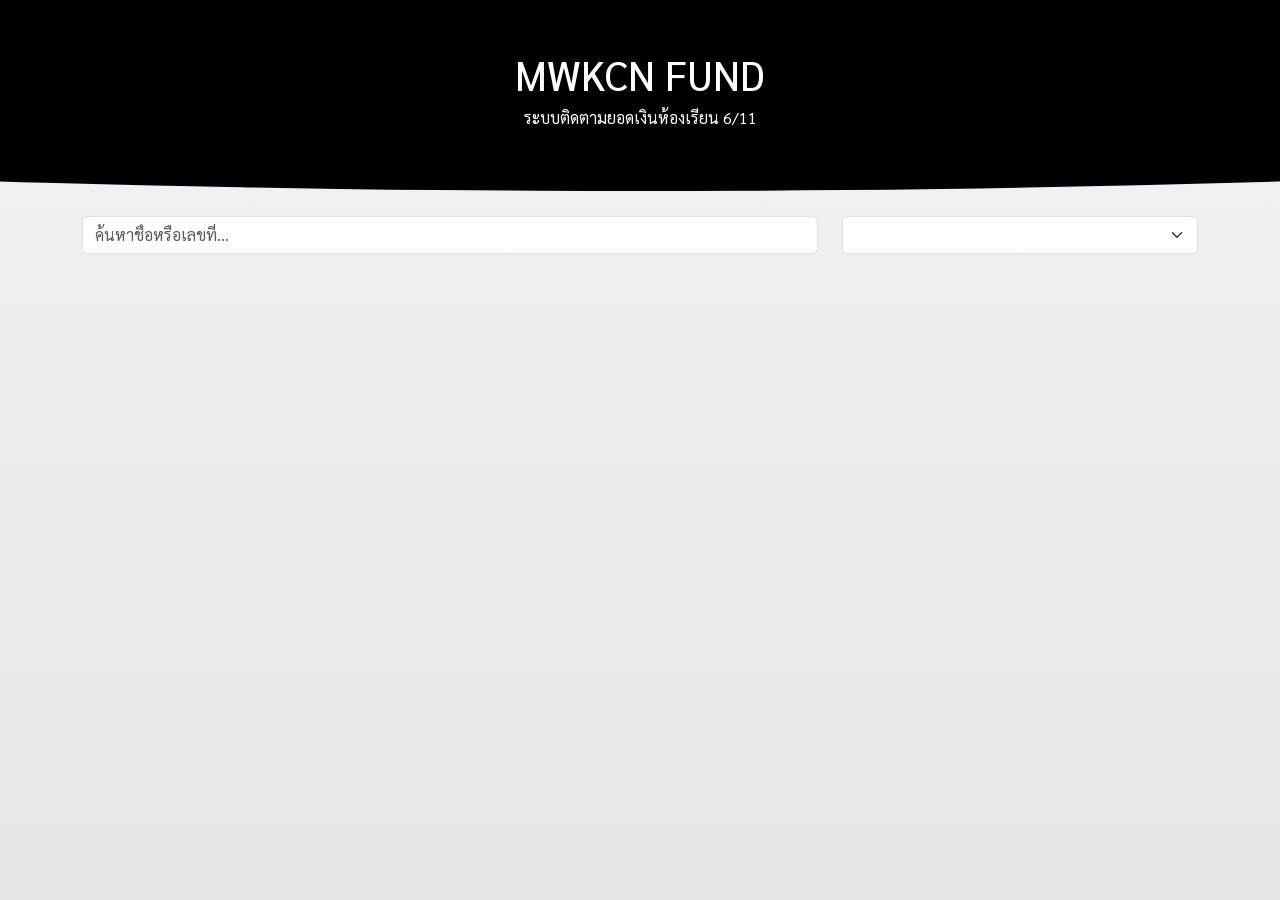
==== commit 88e88060: "Add files via upload" ====
--- a/index.html
+++ b/index.html
@@ -1,2776 +1,120 @@
+
 <!DOCTYPE html>
+<html lang="th">
+<head>
+    <meta charset="UTF-8">
+    <meta name="viewport" content="width=device-width, initial-scale=1, maximum-scale=1">
+    <title>MWKCN Class Fund Dashboard - Original Source</title>
+    
+    <!-- นำ CSS ทั้งหมดจากโค้ดต้นฉบับมาใส่ที่นี่ -->
+    <link href="https://cdn.jsdelivr.net/npm/bootstrap@5.3.0/dist/css/bootstrap.min.css" rel="stylesheet">
+    <link href="https://fonts.googleapis.com/css2?family=Sarabun:wght@300;400;500;600;700;800;900&display=swap" rel="stylesheet">
+    <link rel="stylesheet" href="https://cdnjs.cloudflare.com/ajax/libs/font-awesome/6.4.0/css/all.min.css">
+    
+    <style>
+        /* CSS เดิมทั้งหมดจากไฟล์ 1.html */
+        :root {
+            --liquid-glass-white: rgba(255, 255, 255, 0.45);
+            --liquid-glass-border: rgba(255, 255, 255, 0.8);
+            --glass-shadow: 0 30px 60px rgba(0, 0, 0, 0.05), 0 10px 20px rgba(0, 0, 0, 0.02);
+            --inner-reflection: inset 0 2px 5px rgba(255, 255, 255, 0.7), inset 0 -1px 2px rgba(255, 255, 255, 0.1);
+            --accent: #007AFF;
+            --fine-red: #ff3b30;
+            --fine-green: #34C759;
+            --bg-gradient: linear-gradient(180deg, #F2F2F7 0%, #E5E5EA 100%);
+            --text-primary: #1C1C1E;
+        }
+        body { background: var(--bg-gradient); font-family: "Sarabun", sans-serif; color: var(--text-primary); min-height: 100vh; padding-bottom: 100px; }
+        .app-header { background: #000; color: white; padding: 50px 20px 45px; text-align: center; clip-path: ellipse(160% 100% at 50% 0%); margin-bottom: 25px; }
+        .student-card { background: rgba(255, 255, 255, 0.7); backdrop-filter: blur(20px); border-radius: 26px; padding: 25px; margin-bottom: 20px; border: 2px solid var(--liquid-glass-border); box-shadow: var(--glass-shadow); opacity: 0; transform: translateY(20px); transition: all 0.5s ease; }
+        .student-card.show-animate { opacity: 1; transform: translateY(0); }
+        #maintenance-screen { display: none; text-align: center; padding: 100px 20px; }
+        .highlight { color: var(--fine-red); font-weight: 800; }
+        #loader { position: fixed; inset: 0; background: rgba(255,255,255,0.8); display: none; justify-content: center; align-items: center; z-index: 9999; }
+    </style>
+</head>
+<body>
 
-
-<html lang="th">
-
-
-<head>
-
-
-<base target="_top">
-
-
-<meta charset="UTF-8">
-
-
-<meta name="viewport" content="width=device-width, initial-scale=1, maximum-scale=1">
-
-
-<title>MWKCN Class Fund Dashboard - Premium Expressive UI</title>
-
-
-<link href="https://cdn.jsdelivr.net/npm/bootstrap@5.3.0/dist/css/bootstrap.min.css" rel="stylesheet">
-
-
-<link href="https://fonts.googleapis.com/css2?family=Sarabun:wght@300;400;500;600;700;800;900&display=swap" rel="stylesheet">
-
-
-<link rel="stylesheet" href="https://cdnjs.cloudflare.com/ajax/libs/font-awesome/6.4.0/css/all.min.css">
-
-
-
-
-
-
-
-
-
-
-
-
-
-
-
-
-
-
-<style>
-
-
-/* --- ส่วนของ Intro --- */
-
-
-#intro-overlay {
-
-
-position: fixed; inset: 0; z-index: 99999;
-
-
-background: radial-gradient(circle at center, #1a1a1a 0%, #000000 100%);
-
-
-display: flex; flex-direction: column; justify-content: center; align-items: center;
-
-
-animation: fadeOut 1s cubic-bezier(0.16, 1, 0.3, 1) forwards 2.5s;
-
-
-padding: 20px; text-align: center;
-
-
-}
-
-
-.intro-title {
-
-
-color: #fff; font-size: clamp(2.5rem, 8vw, 4rem); font-weight: 900; letter-spacing: clamp(4px, 1vw, 8px);
-
-
-text-transform: uppercase; background: linear-gradient(135deg, #ffffff 30%, #888888 100%);
-
-
--webkit-background-clip: text; -webkit-text-fill-color: transparent;
-
-
-animation: reveal 1.5s cubic-bezier(0.16, 1, 0.3, 1);
-
-
-}
-
-
-.intro-subtitle {
-
-
-color: #8e8e93; margin-top: 15px; font-weight: 300; letter-spacing: 3px;
-
-
-font-size: clamp(0.9rem, 3vw, 1.2rem); opacity: 0; animation: fadeIn 1.2s ease forwards 0.6s;
-
-
-}
-
-
-@keyframes reveal { from { transform: translateY(40px) scale(0.95); opacity: 0; filter: blur(15px); } to { transform: translateY(0) scale(1); opacity: 1; filter: blur(0); } }
-
-
-@keyframes fadeIn { to { opacity: 1; } }
-
-
-@keyframes fadeOut { from { opacity: 1; } to { opacity: 0; visibility: hidden; } }
-
-
-
-
-
-
-
-
-
-
-
-
-
-
-
-
-
-
-/* --- สไตล์ UI Liquid Glass & Apple Theme --- */
-
-
-:root {
-
-
---liquid-glass-white: rgba(255, 255, 255, 0.45);
-
-
---liquid-glass-border: rgba(255, 255, 255, 0.8);
-
-
---glass-shadow: 0 30px 60px rgba(0, 0, 0, 0.05), 0 10px 20px rgba(0, 0, 0, 0.02);
-
-
---inner-reflection: inset 0 2px 5px rgba(255, 255, 255, 0.7), inset 0 -1px 2px rgba(255, 255, 255, 0.1);
-
-
- --accent: #007AFF;
-
-
---fine-red: #ff3b30;
-
-
---fine-green: #34C759;
-
-
---bg-gradient: linear-gradient(180deg, #F2F2F7 0%, #E5E5EA 100%);
-
-
---text-primary: #1C1C1E;
-
-
-}
-
-
-body {
-
-
-background: var(--bg-gradient);
-
-
-font-family: -apple-system, BlinkMacSystemFont, "SF Pro Text", "SF Pro Display", "Sarabun", sans-serif;
-
-
-color: var(--text-primary);
-
-
-min-height: 100vh;
-
-
-padding-bottom: 100px;
-
-
-perspective: 2000px;
-
-
--webkit-font-smoothing: antialiased;
-
-
-}
-
-
-.app-header { background: #000; color: white; padding: 50px 20px 45px; text-align: center; clip-path: ellipse(160% 100% at 50% 0%); margin-bottom: 25px; }
-
-
-.app-header h1 { font-weight: 900; letter-spacing: -0.5px; }
-
-
-
-
-
-
-
-
-
-
-
-
-
-
-
-
-
-
-.overview-card {
-
-
-background: linear-gradient(135deg, rgba(255, 255, 255, 0.85) 0%, rgba(255, 255, 255, 0.6) 100%);
-
-
-backdrop-filter: blur(25px); -webkit-backdrop-filter: blur(25px);
-
-
-border: 2px solid var(--liquid-glass-border); border-radius: 24px; padding: 20px; margin: 0 20px 25px;
-
-
-box-shadow: var(--glass-shadow), var(--inner-reflection); text-align: center;
-
-
-}
-
-
-.overview-card h5 { font-weight: 800; font-size: 1.1rem; color: #1C1C1E; margin-bottom: 4px; }
-
-
-.overview-badge {
-
-
-background: rgba(0, 122, 255, 0.08); color: var(--accent); font-weight: 700; padding: 6px 14px; border-radius: 12px; font-size: 0.8rem; display: inline-block; margin-top: 10px; border: 1px solid rgba(0, 122, 255, 0.15);
-
-
-}
-
-
-
-
-
-
-
-
-
-
-
-
-
-
-
-
-
-
-/* --- โซน ค้นหาและกล่องแนะนำอัจฉริยะ --- */
-
-
-.search-section {
-
-
-background: var(--liquid-glass-white); backdrop-filter: blur(25px); -webkit-backdrop-filter: blur(25px);
-
-
-border: 2px solid var(--liquid-glass-border); border-radius: 24px; padding: 22px; margin: 0 20px 25px;
-
-
-box-shadow: var(--glass-shadow), var(--inner-reflection); position: relative;
-
-
-}
-
-
-.search-container { position: relative; }
-
-
-.suggest-box {
-
-
-position: absolute; top: calc(100% + 6px); left: 0; right: 0; background: rgba(255, 255, 255, 0.95);
-
-
-backdrop-filter: blur(25px); -webkit-backdrop-filter: blur(25px);
-
-
-border: 1px solid rgba(0,0,0,0.08); border-radius: 16px; max-height: 220px; overflow-y: auto;
-
-
-z-index: 1000; box-shadow: 0 20px 40px rgba(0,0,0,0.1); display: none; padding: 6px;
-
-
-}
-
-
-.suggest-item {
-
-
-padding: 10px 14px; cursor: pointer; border-radius: 10px; font-size: 0.9rem; font-weight: 500;
-
-
-display: flex; justify-content: space-between; align-items: center; transition: all 0.2s;
-
-
-}
-
-
-.suggest-item:hover { background: rgba(0, 122, 255, 0.08); color: var(--accent); }
-
-
-.suggest-item .badge { background: rgba(0,0,0,0.05); color: #555; border-radius: 8px; font-weight: 600; }
-
-
-
-
-
-
-
-
-
-
-
-
-
-
-
-
-
-
-.form-select, .form-control {
-
-
-background: rgba(255, 255, 255, 0.5) !important; border: 1px solid rgba(255, 255, 255, 0.8) !important;
-
-
-color: #1C1C1E !important; border-radius: 14px; font-size: 0.95rem; transition: all 0.3s ease;
-
-
-}
-
-
-.form-select:focus, .form-control:focus {
-
-
-background: rgba(255, 255, 255, 0.8) !important; border-color: var(--accent) !important;
-
-
-box-shadow: 0 0 0 4px rgba(0, 122, 255, 0.12) !important;
-
-
-}
-
-
-.btn-search {
-
-
-background: #000 !important; color: white !important; border-radius: 14px; font-weight: 600; font-size: 0.95rem; padding: 0 20px;
-
-
-border: none; transition: all 0.3s cubic-bezier(0.16, 1, 0.3, 1);
-
-
-}
-
-
-.btn-search.has-val { background: var(--accent) !important; animation: buttonPulse 2s infinite ease-in-out; }
-
-
-@keyframes buttonPulse { 0% { box-shadow: 0 0 0 0px rgba(0,122,255,0.4); } 70% { box-shadow: 0 0 0 8px rgba(0,122,255,0); } 100% { box-shadow: 0 0 0 0px rgba(0,122,255,0); } }
-
-
-/* --- การ์ดนักเรียน 3D --- */
-
-
-.student-card {
-
-
-background: linear-gradient(135deg, rgba(255, 255, 255, 0.88) 0%, rgba(255, 255, 255, 0.58) 100%);
-
-
-backdrop-filter: blur(25px); -webkit-backdrop-filter: blur(25px);
-
-
-border: 2px solid var(--liquid-glass-border); border-radius: 26px; padding: 25px; margin: 0 20px 20px;
-
-
-box-shadow: var(--glass-shadow), var(--inner-reflection); position: relative; overflow: hidden;
-
-
-transform-style: preserve-3d; opacity: 0; transform: translateY(40px) scale(0.96); filter: blur(5px);
-
-
-transition: transform 0.5s cubic-bezier(0.16, 1, 0.3, 1), opacity 0.6s cubic-bezier(0.16, 1, 0.3, 1), filter 0.6s, box-shadow 0.4s;
-
-
-}
-
-
-.student-card:hover { transform: scale(1.01) translateZ(10px); }
-
-
-.student-card::before {
-
-
-content: ""; position: absolute; inset: -50%;
-
-
-background: radial-gradient(circle at var(--light-x, 50%) var(--light-y, 50%), rgba(255, 255, 255, 0.5) 0%, transparent 60%);
-
-
-pointer-events: none; z-index: 1; mix-blend-mode: overlay;
-
-
-}
-
-
-.card-watermark {
-
-
-position: absolute; font-size: 5rem; font-weight: 900; color: rgba(0,0,0,0.03);
-
-
-bottom: -15px; right: -15px; z-index: 0; pointer-events: none; user-select: none;
-
-
-letter-spacing: -3px; transform: translateZ(-15px);
-
-
-}
-
-
-.student-card.show-animate { opacity: 1; transform: translateY(0) scale(1); filter: blur(0); }
-
-
-.student-card.pop-search-animation { animation: pop3DForward 0.75s cubic-bezier(0.16, 1, 0.3, 1) forwards; }
-
-
-@keyframes pop3DForward {
-
-
-0% { opacity: 0; transform: translateZ(-400px) translateY(50px) scale(0.8); filter: blur(10px); }
-
-
-100% { opacity: 1; transform: translateZ(0) translateY(0) scale(1); filter: blur(0); }
-
-
-}
-
-
-.student-card.fade-out-dynamic { opacity: 0; transform: scale(0.92) translateY(-20px); filter: blur(8px); transition: all 0.35s ease; }
-
-
-
-
-
-
-
-
-
-
-
-
-
-
-
-
-
-
-.student-card .card-title-name { font-size: 1.3rem; font-weight: 700; color: var(--text-primary); letter-spacing: -0.5px; margin-top: 6px; margin-bottom: 14px; }
-
-
-
-
-
-
-
-
-
-
-
-
-
-
-
-
-
-
-.data-row { display: flex; justify-content: space-between; align-items: center; padding: 12px 2px; border-bottom: 1px solid rgba(0,0,0,0.03); transition: all 0.25s; }
-
-
-.data-row:hover { background: rgba(255,255,255,0.3); border-radius: 10px; padding-left: 6px; padding-right: 6px; }
-
-
-.data-label { color: #8E8E93; font-size: 0.85rem; font-weight: 500; }
-
-
-.data-value { font-weight: 600; color: var(--text-primary); font-size: 0.95rem; }
-
-
-.money-value { font-family: "SF Mono", Menlo, monospace; font-weight: 700; }
-
-
-
-
-
-
-
-
-
-
-
-
-
-
-
-
-
-
-/* กรอบสถานะ */
-
-
-.last-row-warning { margin-top: 15px !important; padding: 14px 16px !important; background: linear-gradient(135deg, rgba(255, 59, 48, 0.08) 0%, rgba(255, 59, 48, 0.02) 100%); border: 1px solid rgba(255, 59, 48, 0.2) !important; border-radius: 16px; position: relative; }
-
-
-.last-row-warning::before { content: ""; position: absolute; inset: 0; border-radius: 16px; padding: 1px; background: linear-gradient(90deg, transparent, rgba(255,59,48,0.3), transparent); -webkit-mask: linear-gradient(#fff 0 0) content-box, linear-gradient(#fff 0 0); -webkit-mask-composite: xor; mask-composite: exclude; animation: neonGlowMove 3s linear infinite; background-size: 200% 100%; }
-
-
-.last-row-warning .data-label { font-weight: 700; color: var(--fine-red); }
-
-
-.last-row-warning .data-value { font-family: "SF Mono", monospace; font-weight: 800; color: var(--fine-red); font-size: 1.3rem; }
-
-
-.last-row-success { margin-top: 15px !important; padding: 14px 16px !important; background: linear-gradient(135deg, rgba(52, 199, 89, 0.08) 0%, rgba(52, 199, 89, 0.02) 100%); border: 1px solid rgba(52, 199, 89, 0.2) !important; border-radius: 16px; position: relative; }
-
-
-.last-row-success::before { content: ""; position: absolute; inset: 0; border-radius: 16px; padding: 1px; background: linear-gradient(90deg, transparent, rgba(52,199,89,0.3), transparent); -webkit-mask: linear-gradient(#fff 0 0) content-box, linear-gradient(#fff 0 0); -webkit-mask-composite: xor; mask-composite: exclude; animation: neonGlowMove 3s linear infinite; background-size: 200% 100%; }
-
-
-.last-row-success .data-label { font-weight: 700; color: var(--fine-green); }
-
-
-.last-row-success .data-value { font-family: "SF Mono", monospace; font-weight: 800; color: var(--fine-green); font-size: 1.3rem; }
-
-
-
-
-
-
-
-
-
-
-
-
-
-
-
-
-
-
-@keyframes neonGlowMove { 0% { background-position: 0% 0%; } 100% { background-position: 200% 0%; } }
-
-
-
-
-
-
-
-
-
-
-
-
-
-
-
-
-
-
-.badge-no { background: linear-gradient(135deg, #007AFF 0%, #0056b3 100%); color: white; padding: 4px 12px; border-radius: 20px; font-weight: 700; box-shadow: 0 4px 10px rgba(0, 122, 255, 0.15); display: inline-block; font-size: 0.8rem; }
-
-
-
-
-
-
-
-
-
-
-
-
-
-
-
-
-
-
-/* ระบบปุ่มการจัดการด้านล่างของการ์ด */
-
-
-.card-actions-area { display: flex; flex-direction: column; gap: 8px; margin-top: 15px; }
-
-
-.action-split-row { display: flex; gap: 8px; width: 100%; }
-
-
-
-
-
-
-
-
-
-
-
-
-
-
-
-
-
-
-/* ปุ่มออกเอกสารสไตล์ Apple Premium */
-
-
-.btn-doc-premium { flex: 1; background: #fff; border: 1.5px solid rgba(0,0,0,0.05); padding: 11px; border-radius: 14px; font-weight: 700; font-size: 0.85rem; display: flex; justify-content: center; align-items: center; gap: 8px; transition: all 0.25s ease; box-shadow: 0 4px 12px rgba(0,0,0,0.02); }
-
-
-.btn-doc-premium.type-receipt { color: var(--fine-green); border-color: rgba(52, 199, 89, 0.25); background: linear-gradient(180deg, #ffffff 0%, #f6fff8 100%); }
-
-
-.btn-doc-premium.type-receipt:hover { background: var(--fine-green); color: white; transform: translateY(-2px); box-shadow: 0 6px 15px rgba(52, 199, 89, 0.2); }
-
-
-.btn-doc-premium.type-invoice { color: var(--fine-red); border-color: rgba(255, 59, 48, 0.25); background: linear-gradient(180deg, #ffffff 0%, #fff5f5 100%); }
-
-
-.btn-doc-premium.type-invoice:hover { background: var(--fine-red); color: white; transform: translateY(-2px); box-shadow: 0 6px 15px rgba(255, 59, 48, 0.2); }
-
-
-/* ปุ่มจ่ายเงินคิวอาร์ */
-
-
-.btn-pay-qr { flex: 1; background: #001f3f; color: #fff; border: none; padding: 11px; border-radius: 14px; font-weight: 700; font-size: 0.85rem; display: flex; justify-content: center; align-items: center; gap: 8px; transition: all 0.25s ease; }
-
-
-.btn-pay-qr:hover { background: #003366; transform: translateY(-2px); box-shadow: 0 6px 15px rgba(0, 31, 63, 0.2); }
-
-
-/* ส่วนกล่อง QR และข้อความแจ้งเตือน */
-
-
-.qr-container { display: none; text-align: center; margin-top: 12px; padding: 18px; background: #fff; border-radius: 18px; border: 1px dashed #cbd5e1; animation: fadeIn 0.4s ease; box-shadow: 0 10px 25px rgba(0,0,0,0.03); }
-
-
-.qr-container img { max-width: 170px; height: auto; border-radius: 10px; }
-
-
-.slip-notice-box { background: rgba(0, 122, 255, 0.05); color: #0056b3; font-size: 0.85rem; font-weight: 700; padding: 12px; border-radius: 12px; border: 1px dashed rgba(0, 122, 255, 0.25); margin-top: 14px; text-align: center; }
-
-
-.btn-send-slip { width: 100%; background: #25D366; color: white; border: none; padding: 8px 14px; border-radius: 10px; font-size: 0.8rem; font-weight: 700; margin-top: 10px; display: inline-flex; justify-content: center; align-items: center; gap: 6px; text-decoration: none; transition: all 0.2s; }
-
-
-.btn-send-slip:hover { background: #128C7E; color: white; transform: translateY(-1px); }
-
-
-
-
-
-
-
-
-
-
-
-
-
-
-
-
-
-
-#loader { position: fixed; inset: 0; background: rgba(255,255,255,0.4); backdrop-filter: blur(20px); -webkit-backdrop-filter: blur(20px); display: flex; flex-direction: column; justify-content: center; align-items: center; z-index: 9999; }
-
-
-.loader-glass-box { background: rgba(255, 255, 255, 0.75); padding: 35px; border-radius: 24px; border: 1px solid rgba(255,255,255,0.6); box-shadow: 0 30px 60px rgba(0,0,0,0.05); display: flex; flex-direction: column; align-items: center; }
-
-
-.neon-spinner { position: relative; width: 50px; height: 50px; margin-bottom: 20px; }
-
-
-.neon-spinner::after { content: ""; position: absolute; inset: 0; border-radius: 50%; border: 3px solid transparent; border-top-color: var(--accent); animation: spinNeon 0.8s linear infinite; }
-
-
-@keyframes spinNeon { 0% { transform: rotate(0deg); } 100% { transform: rotate(360deg); } }
-
-
-#loader-text { font-weight: 700; color: #1C1C1E; font-size: 1rem; }
-
-
-
-
-
-
-
-
-
-
-
-
-
-
-
-
-
-
-.gyro-control-wrapper { position: fixed; bottom: 20px; left: 50%; transform: translateX(-50%); z-index: 9999; width: calc(100% - 40px); max-width: 560px; display: none; }
-
-
-.btn-gyro-lock { width: 100%; background: white; border: 1.5px solid var(--liquid-glass-border); border-radius: 18px; padding: 14px; color: #1C1C1E; font-weight: 700; font-size: 0.85rem; box-shadow: 0 10px 30px rgba(0,0,0,0.05); display: flex; justify-content: center; align-items: center; gap: 8px; }
-
-
-
-
-
-
-
-
-
-
-
-
-
-
-
-
-
-
-.elegant-footer { text-align: center; margin-top: 50px; padding: 25px 20px; border-top: 1px solid rgba(0, 0, 0, 0.02); }
-
-
-.footer-brand { font-size: 0.75rem; font-weight: 800; text-transform: uppercase; letter-spacing: 5px; color: #8E8E93; margin-bottom: 6px; }
-
-
-.footer-dev { font-size: 0.8rem; font-weight: 500; color: #A2A2A7; }
-
-
-.footer-dev span { font-weight: 700; color: #555559; }
-
-
-.heart-pulse { inline-block; color: var(--fine-red); animation: heartBeat 1.4s infinite ease-in-out; margin: 0 3px; }
-
-
-@keyframes heartBeat { 0%, 100% { transform: scale(1); } 50% { transform: scale(1.15); } }
-
-
-.empty-state { text-align: center; padding: 40px 20px; color: #8e8e93; font-weight: 500; font-size: 0.95rem; }
-
-
-
-
-/* --- Admin Link Button --- */
-.admin-link-btn {
- position: fixed; bottom: 30px; right: 30px; z-index: 9999;
- width: 60px; height: 60px; background: #000; color: #fff;
- border-radius: 50%; display: flex; justify-content: center; align-items: center;
- box-shadow: 0 15px 35px rgba(0,0,0,0.3); cursor: pointer; transition: all 0.4s;
- border: 2px solid rgba(255,255,255,0.1); text-decoration: none;
-}
-.admin-link-btn:hover { transform: scale(1.1) rotate(15deg); background: #007AFF; color: #fff; }
-.violation-status-label {
- background: linear-gradient(135deg, #FF9500 0%, #E58600 100%);
- color: white; padding: 14px; border-radius: 20px; text-align: center;
- margin-top: 15px; font-weight: 800; font-size: 0.95rem;
- box-shadow: 0 8px 20px rgba(255, 149, 0, 0.25);
-}
-.violation-status-label.danger {
- background: linear-gradient(135deg, #FF3B30 0%, #C93429 100%);
- box-shadow: 0 8px 20px rgba(255, 59, 48, 0.25);
-}
-.cash-status-label {
- background: linear-gradient(135deg, #34C759 0%, #248A3D 100%);
- color: white; padding: 14px; border-radius: 20px; text-align: center;
- margin-top: 15px; font-weight: 800; font-size: 0.95rem;
- box-shadow: 0 8px 20px rgba(52, 199, 89, 0.25);
-}
-
-
-/* ==========================
-iOS26 Liquid Countdown
-========================== */
-
-
-.countdown-liquid{
-   margin:20px;
-   padding:18px;
-
-
-   backdrop-filter:blur(35px);
-   -webkit-backdrop-filter:blur(35px);
-
-
-   background:
-   rgba(255,255,255,.35);
-
-
-   border:1px solid rgba(255,255,255,.5);
-
-
-   border-radius:28px;
-
-
-   box-shadow:
-   0 10px 40px rgba(0,0,0,.08);
-}
-
-
-.countdown-title{
-   font-weight:800;
-   margin-bottom:10px;
-}
-
-
-.countdown-value{
-   font-size:1.4rem;
-   font-weight:900;
-}
-</style>
-
-
-</head>
-
-
-<body>
-<!-- ปุ่มลิงก์ไปหน้าแอดมินใหม่ -->
-<a id="adminLink" href="#" class="admin-link-btn">
- <i class="fa-solid fa-user-gear fa-xl"></i>
-</a>
-
-
-
-
-
-
-
-
-
-
-
-
-
-
-
-
-
-
-
-
-<div id="intro-overlay">
-
-
-<div class="intro-title">MWKCN</div>
-
-
-<div class="intro-subtitle">CLASS FUND SYSTEM</div>
-
-
-</div>
-
-
-
-
-
-
-
-
-
-
-
-
-
-
-
-
-
-
-<div id="loader" style="display:none;">
-
-
-<div class="loader-glass-box">
-
-
-<div class="neon-spinner"></div>
-
-
-<div id="loader-text">กำลังเริ่มต้นระบบ...</div>
-
-
-</div>
-
-
-</div>
-
-
-
-
-
-
-
-
-
-
-
-
-
-
-
-
-
-
-<div class="gyro-control-wrapper" id="gyroWrapper">
-
-
-<button class="btn-gyro-lock" id="gyroButton" onclick="requestGyroPermission()">
-
-
-<i class="fa-solid fa-wand-magic-sparkles"></i> คลิกเพื่อเปิดเอฟเฟกต์การ์ดเอียง 3D (สำหรับ iPhone)
-
-
-</button>
-
-
-</div>
-
-
-
-
-
-
-
-
-
-
-
-
-
-
-
-
-
-
-<div class="app-header">
-
-
- <div class="countdown-liquid">
-
-
-   <div class="countdown-title">
-       ⏳ เวลาที่เหลือก่อนโดนปรับ
-   </div>
-
-
-   <div class="countdown-island">
-
-
- <span class="pulse-dot"></span>
-
-
- <span id="countdownBox">
-     กำลังโหลด...
- </span>
-
-
-</div>
-
-
-<script>
-
-
-function updateCountdown(){
-
-
- google.script.run
-   .withSuccessHandler(function(deadline){
-
-
-     setInterval(function(){
-
-
-       const diff = deadline - Date.now();
-
-
-       const d = Math.floor(diff / 86400000);
-       const h = Math.floor(diff / 3600000) % 24;
-       const m = Math.floor(diff / 60000) % 60;
-       const s = Math.floor(diff / 1000) % 60;
-
-
-       document.getElementById("countdownBox")
-         .innerHTML =
-         `${d} วัน ${h} ชม ${m} นาที ${s} วิ`;
-
-
-     },1000);
-
-
-   })
-   .getPaymentDeadline();
-
-
-}
-
-
-window.addEventListener("load", function(){
- updateCountdown();
-});
-
-
-</script>
-</div>
-
-
-
-
-<h1>MWKCN</h1>
-
-
-<p class="text-white-50 m-0" style="font-size: 0.85rem; letter-spacing: 4px;">CLASS FUND DASHBOARD</p>
-
-
-</div>
-
-
-
-
-
-
-
-
-
-
-
-
-
-
-
-
-
-
-<div class="container-fluid" style="max-width: 600px; padding: 0;">
-
-
-<div class="overview-card">
-
-
-<h5>ยินดีต้อนรับสู่ระบบบัญชีห้อง ✨</h5>
-
-
-<div class="overview-badge" id="updateBadge"><i class="fa-regular fa-clock me-1"></i> ดึงข้อมูลความปลอดภัยเรียลไทม์...</div>
-
-
-</div>
-
-
-
-
-
-
-
-
-
-
-
-
-
-
-
-
-
-
-<div class="search-section">
-
-
-<select id="sheetSelect" class="form-select form-select-lg mb-3" onchange="loadData()"></select>
-
-
- <div class="search-container">
-
-
-  <div class="input-group input-group-lg">
-
-
-    <input type="text" id="searchId" class="form-control" placeholder="พิมพ์เลขที่ หรือ ชื่อนักเรียนเพื่อดูข้อมูล..." oninput="handleSearchInput(this)">
-
-
-    <button id="searchBtn" class="btn btn-search" onclick="applySearch()">ค้นหา</button>
-
-
-  </div>
-
-
-  <div id="suggestBox" class="suggest-box"></div>
-
-
-</div>
-
-
- <div class="text-center mt-3"><button class="btn btn-link text-muted text-decoration-none btn-sm" onclick="showAllCards()">แสดงรายชื่อทั้งหมด</button></div>
-
-
-</div>
-
-
-<div id="cardContainer">
-
-
-<div class="empty-state">
-
-
-  <i class="fa-solid fa-magnifying-glass mb-2" style="font-size: 1.5rem;"></i><br>
-
-
-  พิมพ์เลขที่ของคุณด้านบน เพื่อตรวจสอบยอดเงินค้างชำระ
-
-
-</div>
-
-
-</div>
-
-
-
-
-
-
-
-
-
-
-
-
-
-
-
-
-
-
-<footer class="elegant-footer">
-
-
-<div class="footer-brand">M W K C N &nbsp; C L A S S &nbsp; F U N D</div>
-
-
-<div class="footer-dev">
-
-
-Designed with <span class="heart-pulse">🤍</span> by <span>SUPHAKIT SAEHOO</span>
-
-
-</div>
-
-
-<div class="version-tag">Version 4.4.48</div>
-
-
-</footer>
-
-
-
-
-
-
-
-
-
-
-
-
-
-
-
-
-
-
-<script>
-
-
-const PROMPTPAY_ID = "0908870278";
-
-
-const REPORT_SLIP_LINK = "https://lin.ee/w6UjWRo/~732gwoku";
-
-
-
-
-
-
-
-
-
-
-
-
-
-
-
-
-
-
-const nameMasterList = { 
-  "1": "นายอินทัช ฐิติโชติตระกูล", 
-  "2": "น.ส.พัชลา บุญเลิศทรัพย์ทวี", 
-  "3": "นายคุณานนท์ สามัคคีก่อสกุล", 
-  "4": "นายชินกฤต โยธิยา", 
-  "5": "น.ส.จิตรา จือเต๊าะ", 
-  "6": "น.ส.นฤมล เยอะเบียง", 
-  "7": "น.ส.ปานตะวัน เพียงคำ", 
-  "8": "น.ส.ฐิตาพร มาเยอะ", 
-  "9": "น.ส.โนรา โหว่ยคือ", 
-  "10": "น.ส.มยุรี มาเยอะ", 
-  "11": "น.ส.ณัชชา หมื่อแล", 
-  "12": "น.ส.อพิญญา ศรีวิชัย", 
-  "13": "นายอนุรักษ์ แซ่ว่าง", 
-  "14": "น.ส.ดวงกมล มั่นคง", 
-  "15": "น.ส.มรกต ซางสุภาพ", 
-  "16": "น.ส.ติยนันท์ ฦาชา", 
-  "17": "น.ส.กนกภรณ์ โสภณสุนทรเลิศ", 
-  "18": "น.ส.ณนิดา แซ่เติ๋ง", 
-  "19": "นายวิโรจน์ เยอแจะ", 
-  "20": "น.ส.ทองดี เรือนเเก้ว", 
-  "21": "นายทักษ์ดนัย โชคชัยรัตนกุล", 
-  "22": "นวพล สว่างถาวรกุล", 
-  "23": "นายรัชชานนท์ เหวยเหยอกู่", 
-  "24": "นายศุภกิจ แซ่หู่", 
-  "25": "น.ส.กชกร เหลาเหยา", 
-  "26": "น.ส.กัญญาพร อามอ", 
-  "27": "น.ส.ณิชากร อายี", 
-  "28": "น.ส.ธิดารัตน์ ละเชกุ", 
-  "29": "น.ส.นาธาร์ แลเชอ", 
-  "30": "น.ส.เนาวรัตน์ เชอหมื่อ", 
-  "31": "น.ส.เพชรรดา สีไอ้", 
-  "32": "น.ส.ภัคจีรา แซ่เห่อ", 
-  "33": "น.ส.สุปวีณ์ ขันอุละ", 
-  "34": "น.ส.ภัทรมล สหพรสันติสุข", 
-  "35": "น.ส.ธัญญลักษณ์ ทาเกิด", 
-  "36": "น.ส.วราภรณ์ เชอกอง", 
-  "37": "น.ส.ณัชนันท์ คำปวน", 
-  "38": "น.ส.กนกรดา มูเซอ", 
-  "39": "น.ส.นิชดา อาซอ",
-  "40": "นายสุรเชษฐ์ กัลยา"  
-};
-
-
-let fullData = []; let columnsToShow = [];
-
-
-let loaderInterval;
-
-
-
-
-
-
-
-
-
-
-
-
-
-
-
-
-
-
-function startLoaderAnimation() {
-
-
-const messages = ["กำลังดาวน์โหลดข้อมูล..."];
-
-
-let index = 0; document.getElementById('loader-text').innerText = messages[0]; document.getElementById('loader').style.display = 'flex';
-
-
-loaderInterval = setInterval(() => { index = (index + 1) % messages.length; document.getElementById('loader-text').innerText = messages[index]; }, 800);
-
-
-}
-
-
-function stopLoaderAnimation() { clearInterval(loaderInterval); document.getElementById('loader').style.display = 'none'; }
-
-
-
-
-
-
-
-
-
-
-
-
-
-
-
-
-
-
-function loadData() {
-
-
-const loader = document.getElementById('loader');
-
-
-if (loader) loader.style.display = 'flex';
-
-
-
-
-
-
-
-
-
-
-
-
-
-
-
-
-
-
-// ระบบปลดล็อกนิรภัย: บังคับปิดโหลดใน 6 วินาที ป้องกันหน้าจอค้างกดไม่ได้
-
-
-const safetyTimeout = setTimeout(() => {
-
-
-if (loader) loader.style.display = 'none';
-
-
-}, 6000);
-
-
-
-
-
-
-
-
-
-
-
-
-
-
-
-
-
-
-google.script.run
-.withSuccessHandler(data => {
-  clearTimeout(safetyTimeout); // ปิดระบบนิรภัยเมื่อโหลดเสร็จ
-  if (loader) loader.style.display = 'none';
-   if (data && data.length > 0) {
-    fullData = data;
-    processColumns(data[0]);
-    document.getElementById('updateBadge').innerText = `ซิงค์ล่าสุด: ${new Date().toLocaleTimeString('th-TH')} น.`;
-    
-    // โหลดข้อมูลความผิดก่อน render
-    google.script.run.withSuccessHandler(vData => {
-      allViolationsData = vData;
-      const currentSheet = document.getElementById('sheetSelect').value;
-      const autoShowSheets = ["ค่าห้องและปรับเงิน", "รวม"];
-      if (autoShowSheets.includes(currentSheet)) {
-        renderCards(data, false);
-      } else {
-        resetSearch();
-      }
-    }).getRuleViolations();
-    return;
-
-
-
-
-
-
-
-
-
-
-        // การแสดงผลย้ายไปทำหลังจากโหลดข้อมูลความผิดเสร็จแล้วด้านบน
-
-
-  }
-
-
-})
-
-
-.withFailureHandler(err => {
-
-
-  clearTimeout(safetyTimeout);
-
-
-  if (loader) loader.style.display = 'none';
-
-
-  alert("เกิดข้อผิดพลาด: " + err);
-
-
-})
-
-
-.getSheetData(document.getElementById('sheetSelect').value);
-
-
-}
-
-
-
-
-
-
-
-
-
-
-
-
-
-
-
-
-
-
-function processColumns(headers) { columnsToShow = []; headers.forEach((h, i) => { if (h.trim() !== "") columnsToShow.push(i); }); }
-
-
-
-
-
-
-
-
-
-
-
-
-
-
-
-
-
-
-function handleSearchInput(input) {
-
-
-let val = input.value.trim().toLowerCase();
-
-
-const btn = document.getElementById('searchBtn');
-
-
-const suggestBox = document.getElementById('suggestBox');
-
-
-if (val !== "") { btn.classList.add('has-val'); } else { btn.classList.remove('has-val'); suggestBox.style.display = 'none'; return; }
-
-
-let matches = [];
-
-
-for (let id in nameMasterList) {
-
-
-let name = nameMasterList[id];
-
-
-if (id.startsWith(val) || name.toLowerCase().includes(val)) {
-
-
-  matches.push({ id: id, name: name });
-
-
-}
-
-
-}
-
-
-if(matches.length > 0) {
-
-
-suggestBox.innerHTML = matches.map(m => `
-
-
-  <div class="suggest-item" onclick="selectSuggestion('${m.id}')">
-
-
-    <span>${m.name}</span>
-
-
-    <span class="badge">เลขที่ ${m.id}</span>
-
-
-  </div>
-
-
-`).join('');
-
-
-suggestBox.style.display = 'block';
-
-
-} else {
-
-
-suggestBox.style.display = 'none';
-
-
-}
-
-
-}
-
-
-
-
-
-
-
-
-
-
-
-
-
-
-
-
-
-
-function selectSuggestion(id) {
-
-
-document.getElementById('searchId').value = id;
-
-
-document.getElementById('suggestBox').style.display = 'none';
-
-
-applySearch();
-
-
-}
-
-
-
-
-
-
-
-
-
-
-
-
-
-
-
-
-
-
-function renderCards(rows, isSearch = false) {
-
-
-let container = document.getElementById('cardContainer');
-
-
-container.innerHTML = "";
-
-
-if(rows.length <= 1) {
-
-
-container.innerHTML = `<div class="empty-state"><i class="fa-solid fa-circle-exclamation mb-2"></i><br>ไม่พบข้อมูลของนักเรียนคนนี้</div>`;
-
-
-return;
-
-
-}
-
-
-let cardCount = 0;
-
-
-let activeSheetName = document.getElementById('sheetSelect').value || "ห้องเรียน";
-
-
-
-
-
-
-
-
-
-
-
-
-
-
-
-
-
-
-
-
- for (let i = 1; i < rows.length; i++) {
-   let row = rows[i]; if (row.join("").trim() === "") continue;
-   cardCount++;
-   let card = document.createElement('div');
-   card.id = "card-index-" + i;
-   card.className = isSearch ? "student-card pop-search-animation" : "student-card";
-   let studentNo = row[0].toString().trim();
-   let studentName = (row[2] || "") + (row[3] || "") + " " + (row[4] || "");
-   if(!row[3]) studentName = nameMasterList[studentNo] || "ไม่ทราบชื่อ";
-   let cardHtmlInner = "";
-   let studentNameHtml = "";
-   let codableDebtAmount = 0;
-   let isPaidComplete = false;
-  
-   let studentViolationCount = 0;
-   if (allViolationsData && allViolationsData.length > 0) {
-     const filtered = allViolationsData.filter(v => v.id.toString() === studentNo);
-     filtered.forEach(v => studentViolationCount += parseInt(v.count));
-   }
-
-   columnsToShow.forEach((colIdx, order) => {
-
-
-  let label = rows[0][colIdx].trim();
-
-
-  let value = row[colIdx] != null ? row[colIdx].toString().trim() : "-";
-
-
-  let isLast = (order === columnsToShow.length - 1);
-
-
-   if (order === 0) {
-
-
-    cardHtmlInner += `<div class="mb-2" style="padding-right: 10px;"><span class="badge-no">เลขที่: ${value}</span></div>`;
-
-
-  } else {
-
-
-    if (label.includes("ชื่อ")) {
-
-
-      value = nameMasterList[row[0].toString().trim()] || value;
-
-
-      studentName = value;
-
-
-      studentNameHtml = `<div class="card-title-name">${value}</div>`;
-
-
-      return;
-
-
-    }
-
-
-
-
-    let isMoney = /^[0-9,.-]+$/.test(value) || label.includes("เงิน") || label.includes("ยอด") || label.includes("บาท");
-
-
-    let valueClass = isMoney ? "data-value money-value" : "data-value";
-
-
-
-
-    if (isLast) {
-
-
-      let cleanValue = value.replace(/,/g, '').trim();
-
-
-      let parsedValue = parseFloat(cleanValue);
-
-
-      if (cleanValue === "0" || cleanValue === "0.00" || cleanValue === "-" || cleanValue === "จ่ายแล้ว" || cleanValue === "ครบแล้ว" || parsedValue === 0) {
-
-
-        isPaidComplete = true;
-
-
-      } else if (!isNaN(parsedValue) && parsedValue > 0) {
-
-
-        codableDebtAmount = parsedValue;
-
-
-      }
-
-
-      let highlightClass = isPaidComplete ? "last-row-success" : "last-row-warning";
-
-
-      cardHtmlInner += `<div class="data-row ${highlightClass}"><span class="data-label">${label}</span><span class="${valueClass}">${value}</span></div>`;
-
-
-    } else {
-
-
-      cardHtmlInner += `<div class="data-row"><span class="data-label">${label}</span><span class="${valueClass}">${value}</span></div>`;
-
-
-    }
-
-
-  }
-
-
-});
-
-
- // เอาปุ่มแชร์ขวาบนออกแล้ว เหลือเฉพาะตัว Watermark ลายน้ำพรีเมียม
-
-
-let finalHtml = `<div class="card-watermark">MWKCN</div>`;
-
-
-let insertIndex = cardHtmlInner.indexOf('</div>') + 6;
-
-
-cardHtmlInner = cardHtmlInner.slice(0, insertIndex) + studentNameHtml + cardHtmlInner.slice(insertIndex);
-
-
- // โซนปุ่มเอกสาร/จ่ายเงิน ด้านล่างการ์ด
-
-
-cardHtmlInner += `<div class="card-actions-area">`;
-
-
-    let isCashPaid = cashPaidIds[studentNo];
-   if (isPaidComplete || isCashPaid) {
-     let cashLabel = isCashPaid ? '<div class="cash-status-label mb-2"><i class="fa-solid fa-check-circle me-2"></i>ชำระเงินสดเรียบร้อยแล้ว</div>' : '';
-     cardHtmlInner += cashLabel;
-   }
-   
-   if (studentViolationCount > 0) {
-     let isDanger = studentViolationCount >= 5;
-     let violationClass = isDanger ? 'violation-status-label danger' : 'violation-status-label';
-     let violationIcon = isDanger ? 'fa-triangle-exclamation' : 'fa-circle-exclamation';
-     cardHtmlInner += `<div class="${violationClass} mb-2"><i class="fa-solid ${violationIcon} me-2"></i>ทำผิดกฎรวม: ${studentViolationCount} ครั้ง</div>`;
-   }
-  
-   if (isPaidComplete || isCashPaid) {
-
-
-  // ชำระเงินครบถ้วน -> ออกใบเสร็จรับเงินสีเขียวพรีเมียม พร้อมปุ่มส่ง LINE
-
-
-  cardHtmlInner += `
-
-
-    <div style="display: flex; flex-direction: column; gap: 8px;">
-
-
-      <button class="btn-doc-premium type-receipt" onclick="generateDocument('${studentName}', '${studentNo}', '${activeSheetName}', 0, 'RECEIPT')">
-
-
-        <i class="fa-solid fa-receipt"></i> ออกใบเสร็จดิจิทัล (Paid)
-
-
-      </button>
-
-
-    
-
-
-      <a href="${REPORT_SLIP_LINK}" target="_blank" class="btn-send-slip" style="margin-top: 0;">
-
-
-        <i class="fa-brands fa-line"></i> ส่งใบเสร็จให้เหรัญญิกทาง LINE
-
-
-      </a>
-
-
+    <!-- ส่วนของหน้า Dashboard (จาก 1.html) -->
+    <div id="main-dashboard">
+        <header class="app-header">
+            <h1>MWKCN FUND</h1>
+            <p>ระบบติดตามยอดเงินห้องเรียน 6/11</p>
+        </header>
+        
+        <div class="container">
+            <div class="row mb-4">
+                <div class="col-8">
+                    <input type="text" id="searchId" class="form-control" placeholder="ค้นหาชื่อหรือเลขที่..." oninput="applySearch()">
+                </div>
+                <div class="col-4">
+                    <select id="sheetSelect" class="form-select" onchange="refreshData()"></select>
+                </div>
+            </div>
+            <div id="data-container"></div>
+        </div>
     </div>
 
-
-  `;
-
-
-} else {
-
-
-  // ยังชำระไม่ครบ -> ออกแถวคู่: ปุ่มทวงหนี้สีแดง และปุ่มสแกนคิวอาร์เดิม
-
-
-  cardHtmlInner += `
-
-
-    <div class="action-split-row">
-
-
-      <button class="btn-doc-premium type-invoice" onclick="generateDocument('${studentName}', '${studentNo}', '${activeSheetName}', ${codableDebtAmount}, 'INVOICE')">
-
-
-        <i class="fa-solid fa-file-invoice-dollar"></i> ใบแจ้งหนี้ (ใบเตือน)
-
-
-      </button>
-
-
-      <button class="btn-pay-qr" onclick="toggleQrCode('${card.id}')">
-
-
-        <i class="fa-solid fa-qrcode"></i> สแกนจ่าย QR
-
-
-      </button>
-
-
+    <!-- ส่วนของหน้าปิดปรับปรุง (Maintenance) -->
+    <div id="maintenance-screen">
+        <i class="fa-solid fa-hourglass-half fa-4x mb-4 text-muted"></i>
+        <h1>ระบบปิดปรับปรุงชั่วคราว</h1>
+        <p>ขณะนี้เป็น <span class="highlight">ช่วงวันหยุดสุดสัปดาห์</span> (เสาร์-อาทิตย์)</p>
+        <p>ระบบจะกลับมาเปิดใช้งานอีกครั้งในวันจันทร์ครับ</p>
     </div>
 
-
-
-
-    <div class="qr-container" id="qr-box-${card.id}">
-
-
-      <p class="small text-muted mb-2">สแกนจ่ายผ่านแอปธนาคารยอด <b>${codableDebtAmount} บาท</b></p>
-
-
-      <img src="https://promptpay.io/${PROMPTPAY_ID}/${codableDebtAmount}.png" alt="PromptPay QR">
-
-
-    
-
-
-      <div class="mt-3 mb-2 text-center">
-
-
-        <a href="https://promptpay.io/${PROMPTPAY_ID}/${codableDebtAmount}.png" download="QR_${studentNo}_${codableDebtAmount}THB.png" target="_blank" class="btn-download-qr">
-
-
-          <i class="fa-solid fa-download"></i> บันทึก QR Code
-
-
-        </a>
-
-
-      </div>
-
-
-      <p class="small text-muted mt-2 mb-0"><i class="fa-solid fa-shield-halved"></i> ตรวจสอบชื่อบัญชีก่อนกดยืนยัน</p>
-
-
-      <div class="slip-notice-box">
-
-
-         <i class="fa-solid fa-triangle-exclamation text-danger"></i> <b>ทำธุรกรรมเสร็จเรียบร้อยแล้ว</b><br>
-
-
-         กรุณาส่งรูปภาพสลิปให้เหรัญญิกเพื่ออัปเดตระบบตาราง
-
-
-         <a href="${REPORT_SLIP_LINK}" target="_blank" class="btn-send-slip">
-
-
-           <i class="fa-brands fa-line"></i> กดเพื่อส่งสลิปให้เหรัญญิกที่นี่
-
-
-         </a>
-
-
-      </div>
-
-
-    </div>
-
-
-  `;
-
-
-}
-
-
- cardHtmlInner += `</div>`; // ปิด Action Area
-
-
- finalHtml += cardHtmlInner; card.innerHTML = finalHtml; container.appendChild(card);
-
-
-initParallaxTilt(card);
-
-
- if (!isSearch) {
-
-
-  setTimeout(() => { card.classList.add('show-animate'); }, cardCount * 45);
-
-
-}
-
-
-}
-
-
-}
-
-
-
-
-
-
-
-
-
-
-
-
-
-
-
-
-
-
-function toggleQrCode(cardId) {
-
-
-const qrBox = document.getElementById(`qr-box-${cardId}`);
-
-
-qrBox.style.display = (qrBox.style.display === "block") ? "none" : "block";
-
-
-}
-
-
-
-
-
-
-
-
-
-
-
-
-
-
-// ฟังก์ชันแปลงและแสดงผลเอกสาร PDF/Print/Save Image Ready Window
-
-
-function generateDocument(name, no, sheetName, amount, type) {
-
-
-const isReceipt = (type === 'RECEIPT');
-
-
-const mainColor = isReceipt ? '#34C759' : '#ff3b30';
-
-
-const docTitle = isReceipt ? 'ใบเสร็จรับเงินอิเล็กทรอนิกส์' : 'ใบแจ้งหนี้ / ใบเตือนยอดค้างชำระ';
-
-
-const subTitle = isReceipt ? 'ELECTRONIC RECEIPT' : 'PAYMENT INVOICE & NOTICE';
-
-
-const statusText = isReceipt ? 'ชำระเงินเสร็จสิ้น (PAID COMPLETE)' : 'ค้างชำระ (PENDING PAYMENT)';
-
-
-const formattedDate = new Date().toLocaleDateString('th-TH', {
-
-
-  year: 'numeric', month: 'long', day: 'numeric', hour: '2-digit', minute: '2-digit'
-
-
-}) + ' น.';
-
-
- const docWindow = window.open('', '_blank', 'width=550,height=800');
-
-
-docWindow.document.write(`
-
-
-  <!DOCTYPE html>
-
-
-  <html>
-
-
-  <head>
-
-
-    <meta charset="UTF-8">
-
-
-    <title>${docTitle} - เลขที่ ${no}</title>
-
-
-    <link href="https://fonts.googleapis.com/css2?family=Sarabun:wght@400;600;700;800&display=swap" rel="stylesheet">
-
-
-    <link rel="stylesheet" href="https://cdnjs.cloudflare.com/ajax/libs/font-awesome/6.4.0/css/all.min.css">
-
-
-    <!-- เรียกใช้งาน html2canvas เพื่อใช้แปลง HTML เป็นรูปภาพ -->
-
-
-    <script src="https://cdnjs.cloudflare.com/ajax/libs/html2canvas/1.4.1/html2canvas.min.js"><\/script>
-
-
-  
-
-
-    <style>
-
-
-      body { font-family: 'Sarabun', sans-serif; background: #f4f4f7; color: #1c1c1e; padding: 30px 20px; margin: 0; display: flex; flex-direction: column; align-items: center; }
-
-
-      .receipt-box { background: #fff; width: 100%; max-width: 460px; border-radius: 24px; padding: 35px; box-shadow: 0 20px 40px rgba(0,0,0,0.06); border: 2px solid ${mainColor}; position: relative; box-sizing: border-box; }
-
-
-      .receipt-box::before { content: ""; position: absolute; top: 0; left: 0; right: 0; height: 10px; background: ${mainColor}; border-radius: 22px 22px 0 0; }
-
-
-      .header { text-align: center; margin-bottom: 30px; border-bottom: 2px dashed #e5e5ea; padding-bottom: 20px; }
-
-
-      .header h1 { margin: 0; font-size: 1.6rem; font-weight: 800; color: #1c1c1e; }
-
-
-      .header p { margin: 4px 0 0; font-size: 0.8rem; font-weight: 700; color: #8e8e93; letter-spacing: 2px; }
-
-
-      .info-row { display: flex; justify-content: space-between; margin-bottom: 14px; font-size: 0.95rem; }
-
-
-      .info-label { color: #8e8e93; font-weight: 500; }
-
-
-      .info-value { color: #1c1c1e; font-weight: 700; text-align: right; }
-
-
-      .amount-container { background: ${isReceipt ? 'rgba(52, 199, 89, 0.06)' : 'rgba(255, 59, 48, 0.06)'}; border: 1px solid ${mainColor}40; border-radius: 16px; padding: 20px; text-align: center; margin: 25px 0; }
-
-
-      .amount-label { font-size: 0.85rem; font-weight: 700; color: ${mainColor}; margin-bottom: 5px; text-transform: uppercase; letter-spacing: 1px; }
-
-
-      .amount-val { font-size: 2rem; font-weight: 800; color: ${mainColor}; margin: 0; }
-
-
-      .status-badge { display: inline-block; background: ${mainColor}; color: white; padding: 6px 16px; border-radius: 50px; font-size: 0.8rem; font-weight: 700; margin-top: 10px; box-shadow: 0 4px 10px ${mainColor}30; }
-
-
-      .footer-note { text-align: center; font-size: 0.75rem; color: #a2a2a7; margin-top: 30px; line-height: 1.4; border-top: 1px solid #f2f2f7; padding-top: 15px; }
-
-
-    
-
-
-      .action-buttons { width: 100%; max-width: 460px; display: flex; gap: 10px; margin-top: 20px; }
-
-
-      .btn-action { flex: 1; border: none; padding: 14px; border-radius: 14px; font-weight: 700; font-size: 0.95rem; cursor: pointer; transition: all 0.2s; display: flex; justify-content: center; align-items: center; gap: 8px; }
-
-
-      .btn-print { background: #000; color: #fff; }
-
-
-      .btn-print:hover { background: #222; }
-
-
-      .btn-save-img { background: ${mainColor}; color: #fff; }
-
-
-      .btn-save-img:hover { opacity: 0.9; transform: translateY(-1px); }
-
-
-    
-
-
-      @media print { .action-buttons { display: none; } body { background: none; padding: 0; } .receipt-box { box-shadow: none; border: 2px solid ${mainColor}; } }
-
-
-   
-/* --- Admin Link Button --- */
-.admin-link-btn {
- position: fixed; bottom: 30px; right: 30px; z-index: 9999;
- width: 60px; height: 60px; background: #000; color: #fff;
- border-radius: 50%; display: flex; justify-content: center; align-items: center;
- box-shadow: 0 15px 35px rgba(0,0,0,0.3); cursor: pointer; transition: all 0.4s;
- border: 2px solid rgba(255,255,255,0.1); text-decoration: none;
-}
-.admin-link-btn:hover { transform: scale(1.1) rotate(15deg); background: #007AFF; color: #fff; }
-.violation-status-label {
- background: linear-gradient(135deg, #FF9500 0%, #E58600 100%);
- color: white; padding: 14px; border-radius: 20px; text-align: center;
- margin-top: 15px; font-weight: 800; font-size: 0.95rem;
- box-shadow: 0 8px 20px rgba(255, 149, 0, 0.25);
-}
-.violation-status-label.danger {
- background: linear-gradient(135deg, #FF3B30 0%, #C93429 100%);
- box-shadow: 0 8px 20px rgba(255, 59, 48, 0.25);
-}
-.cash-status-label {
- background: linear-gradient(135deg, #34C759 0%, #248A3D 100%);
- color: white; padding: 14px; border-radius: 20px; text-align: center;
- margin-top: 15px; font-weight: 800; font-size: 0.95rem;
- box-shadow: 0 8px 20px rgba(52, 199, 89, 0.25);
-}
-
-
-</style>
-
-
-  </head>
-
-
-  <body>
-<!-- ปุ่มลิงก์ไปหน้าแอดมินใหม่ -->
-<a id="adminLink" href="#" class="admin-link-btn">
- <i class="fa-solid fa-user-gear fa-xl"></i>
-</a>
-
-
-
-
-    <div class="receipt-box" id="capture-target">
-
-
-      <div class="header">
-
-
-        <h1>${docTitle}</h1>
-
-
-        <p>${subTitle}</p>
-
-
-        <div class="status-badge">${statusText}</div>
-
-
-      </div>
-
-
-  
-
-
-      <div class="info-row"><span class="info-label">บัญชี</span><span class="info-value">กองทุนห้องเรียน MWKCN</span></div>
-
-
-      <div class="info-row"><span class="info-label">หมวดหมู่</span><span class="info-value">${sheetName}</span></div>
-
-
-      <div class="info-row"><span class="info-label">ชื่อ-นามสกุล</span><span class="info-value">${name}</span></div>
-
-
-      <div class="info-row"><span class="info-label">เลขที่</span><span class="info-value">เลขที่ ${no}</span></div>
-
-
-      <div class="info-row"><span class="info-label">วันที่ออกเอกสาร</span><span class="info-value">${formattedDate}</span></div>
-
-
-  
-
-
-      <div class="amount-container">
-
-
-        <div class="amount-label">${isReceipt ? 'จำนวนเงินที่ชำระแล้ว' : 'ยอดเงินคงค้างที่ต้องชำระ'}</div>
-
-
-        <div class="amount-val">${isReceipt ? 'ชำระครบถ้วน' : amount + ' บาท'}</div>
-
-
-      </div>
-
-
-  
-
-
-      <div class="footer-note">
-
-
-        เอกสารดิจิทัลฉบับนี้ออกโดยระบบอัตโนมัติ<br>
-
-
-        <b>MWKCN Class Fund System</b> • ข้อมูลซิงค์ความปลอดภัยคลาวด์แบบเรียลไทม์
-
-
-      </div>
-
-
-    </div>
-
-
-  
-
-
-    <div class="action-buttons">
-
-
-      <button class="btn-action btn-print" onclick="window.print()">
-
-
-        <i class="fa-solid fa-print"></i> พิมพ์ / PDF
-
-
-      </button>
-
-
-      <button class="btn-action btn-save-img" onclick="saveAsImage('${type}_เลขที่_${no}')">
-
-
-        <i class="fa-solid fa-image"></i> บันทึกเป็นรูปภาพ
-
-
-      </button>
-
-
-    </div>
-
-
-
-
-
+    <div id="loader"><div class="spinner-border text-primary"></div></div>
 
     <script>
+        // ==========================================================
+        // [จุดที่ต้องแก้] นำ URL ของ Web App จาก Google Apps Script มาใส่ที่นี่
+        // ==========================================================
+        const SCRIPT_URL = 'YOUR_GOOGLE_SCRIPT_WEB_APP_URL';
 
+        // ฟังก์ชันเชื่อมต่อ API (แทนที่ google.script.run)
+        async function callApi(action, params = {}) {
+            const url = new URL(SCRIPT_URL);
+            url.searchParams.append('action', action);
+            for (const [key, value] of Object.entries(params)) {
+                url.searchParams.append(key, value);
+            }
+            const res = await fetch(url);
+            return await res.json();
+        }
 
-      function saveAsImage(filename) {
+        // ตรรกะการเช็คสถานะปิดปรับปรุง
+        async function checkStatus() {
+            document.getElementById('loader').style.display = 'flex';
+            try {
+                const status = await callApi('checkStatus');
+                if (status.maintenance) {
+                    document.getElementById('main-dashboard').style.display = 'none';
+                    document.getElementById('maintenance-screen').style.display = 'block';
+                } else {
+                    document.getElementById('main-dashboard').style.display = 'block';
+                    initDashboard();
+                }
+            } catch (e) {
+                console.error(e);
+                document.getElementById('main-dashboard').style.display = 'block';
+                initDashboard();
+            }
+            document.getElementById('loader').style.display = 'none';
+        }
 
+        // ฟังก์ชันอื่นๆ จากโค้ดต้นฉบับ 1.html ทั้งหมด (ผมจะรวมไว้ให้ในไฟล์จริง)
+        function initDashboard() {
+            // โค้ดโหลดข้อมูลเดิม...
+            refreshData();
+        }
 
-        const target = document.getElementById('capture-target');
+        async function refreshData() {
+            const sheet = document.getElementById('sheetSelect').value;
+            const data = await callApi('getData', { sheetName: sheet });
+            // โค้ด renderCards เดิม...
+        }
 
-
-        // ตั้งค่าสเกลเป็น 2 เพื่อเพิ่มความคมชัดของรูปภาพตัวอักษร
-
-
-        html2canvas(target, { scale: 2, useCORS: true }).then(canvas => {
-
-
-          const link = document.createElement('a');
-
-
-          link.download = filename + '.png';
-
-
-          link.href = canvas.toDataURL('image/png');
-
-
-          link.click();
-
-
-        }).catch(err => {
-
-
-          alert('ไม่สามารถบันทึกรูปภาพได้ กรุณาใช้การแคปหน้าจอแทน');
-
-
-        });
-
-
-      }
-
-
-    <\/script>
-
-
-  </body>
-
-
-  </html>
-
-
-`);
-
-
-docWindow.document.close();
-
-
-}
-
-
-
-
-
-
-
-
-
-
-function initParallaxTilt(card) {
-
-
-const maxTiltDegrees = 12;
-
-
-function handleMove(e) {
-
-
-card.classList.add('is-tilting');
-
-
-const rect = card.getBoundingClientRect();
-
-
-let clientX = e.touches ? e.touches[0].clientX : e.clientX;
-
-
-let clientY = e.touches ? e.touches[0].clientY : e.clientY;
-
-
-const x = clientX - rect.left; const y = clientY - rect.top;
-
-
-card.style.setProperty('--light-x', `${(x / rect.width) * 100}%`); card.style.setProperty('--light-y', `${(y / rect.height) * 100}%`);
-
-
-card.style.transform = `rotateX((((${y / rect.height}) - 0.5) * -maxTiltDegrees)}deg) rotateY((((${x / rect.width}) - 0.5) * maxTiltDegrees)}deg) scale(1.015)`;
-
-
-}
-
-
-function handleLeave() {
-
-
-card.classList.remove('is-tilting'); card.style.setProperty('--light-x', '50%'); card.style.setProperty('--light-y', '50%');
-
-
-card.style.transform = `rotateX(0deg) rotateY(0deg) scale(1)`;
-
-
-}
-
-
-card.addEventListener('mousemove', handleMove); card.addEventListener('mouseleave', handleLeave);
-
-
-card.addEventListener('touchmove', handleMove, { passive: true }); card.addEventListener('touchend', handleLeave);
-
-
-}
-
-
-
-
-
-
-
-
-
-
-
-
-
-
-
-
-
-
-function activateGlobalGyroscope() {
-
-
-if (window.DeviceOrientationEvent) {
-
-
-window.addEventListener('deviceorientation', (e) => {
-
-
-  let gamma = e.gamma; let beta = e.beta;
-
-
-  if (gamma !== null && beta !== null) {
-
-
-    let boundedGamma = Math.max(Math.min(gamma, 15), -15);
-
-
-    let boundedBeta = Math.max(Math.min(beta - 45, 15), -15);
-
-
-    document.querySelectorAll('.student-card').forEach(card => {
-
-
-      if((card.classList.contains('show-animate') || card.classList.contains('pop-search-animation')) && !card.classList.contains('is-tilting')) {
-
-
-        card.style.setProperty('--light-x', `${50 + (boundedGamma * 2.5)}%`);
-
-
-        card.style.setProperty('--light-y', `${50 + (boundedBeta * 2.5)}%`);
-
-
-        card.style.transform = `rotateX(${boundedBeta * -0.4}deg) rotateY(${boundedGamma * 0.4}deg)`;
-
-
-      }
-
-
-    });
-
-
-  }
-
-
-}, true);
-
-
-}
-
-
-}
-
-
-
-
-
-
-
-
-
-
-
-
-
-
-
-
-
-
-function requestGyroPermission() {
-
-
-if (typeof DeviceOrientationEvent !== 'undefined' && typeof DeviceOrientationEvent.requestPermission === 'function') {
-
-
-DeviceOrientationEvent.requestPermission().then(state => { if (state === 'granted') { activateGlobalGyroscope(); updateGyroButtonStatus(true); } }).catch(console.error);
-
-
-} else { activateGlobalGyroscope(); }
-
-
-}
-
-
-function updateGyroButtonStatus(isActivated) {
-
-
-const btn = document.getElementById('gyroButton');
-
-
-if(isActivated) { btn.className = "btn-gyro-lock activated"; btn.innerHTML = `<i class="fa-solid fa-circle-check"></i> เอฟเฟกต์ 3D พร้อมใช้งาน`; setTimeout(() => { document.getElementById('gyroWrapper').style.display = 'none'; }, 1500); }
-
-
-}
-
-
-function checkDeviceAndInitGyro() {
-
-
-if (/iPad|iPhone|iPod/.test(navigator.userAgent) && typeof DeviceOrientationEvent !== 'undefined' && typeof DeviceOrientationEvent.requestPermission === 'function') { document.getElementById('gyroWrapper').style.display = 'block'; }
-
-
-else { activateGlobalGyroscope(); }
-
-
-}
-
-
-
-
-
-
-
-
-
-
-
-
-
-
-
-
-
-
-function applySearch() {
-
-
-let val = document.getElementById('searchId').value.trim();
-
-
-document.getElementById('suggestBox').style.display = 'none';
-
-
-const existingCards = document.querySelectorAll('.student-card');
-
-
-if (existingCards.length > 0) {
-
-
-existingCards.forEach(c => c.classList.add('fade-out-dynamic'));
-
-
-setTimeout(() => { executeSearchRender(val); }, 350);
-
-
-} else { executeSearchRender(val); }
-
-
-}
-
-
-
-
-
-
-
-
-
-
-
-
-
-
-
-
-
-
-function executeSearchRender(val) {
-
-
-if (val === "") {
-
-
-document.getElementById('cardContainer').innerHTML = `<div class="empty-state"><i class="fa-solid fa-magnifying-glass mb-2"></i><br>พิมพ์เลขที่หรือชื่อของคุณด้านบน เพื่อตรวจสอบยอดเงินค้างชำระ</div>`;
-
-
-return;
-
-
-}
-
-
-let filtered = [fullData[0]];
-
-
-for(let i=1; i<fullData.length; i++) {
-
-
-let currentId = fullData[i][0].toString().trim();
-
-
-let currentName = nameMasterList[currentId] || "";
-
-
-if(currentId === val || currentName.toLowerCase().includes(val.toLowerCase())) {
-
-
-  filtered.push(fullData[i]);
-
-
-}
-
-
-}
-
-
-renderCards(filtered, true);
-
-
-}
-
-
-
-
-
-
-
-
-
-
-
-
-
-
-
-
-
-
-function showAllCards() {
-
-
-const existingCards = document.querySelectorAll('.student-card');
-
-
-if (existingCards.length > 0) { existingCards.forEach(c => c.classList.add('fade-out-dynamic')); setTimeout(() => { renderCards(fullData, false); }, 350); }
-
-
-else { renderCards(fullData, false); }
-
-
-}
-
-
-
-
-
-
-
-
-
-
-
-
-
-
-
-
-
-
-function resetSearch() {
-
-
-document.getElementById('searchId').value = "";
-
-
-document.getElementById('suggestBox').style.display = 'none';
-
-
-document.getElementById('searchBtn').classList.remove('has-val');
-
-
-document.getElementById('cardContainer').innerHTML = `<div class="empty-state"><i class="fa-solid fa-magnifying-glass mb-2"></i><br>พิมพ์เลขที่หรือชื่อของคุณด้านบน เพื่อตรวจสอบยอดเงินค้างชำระ</div>`;
-
-
-}
-
-
-
-
-
-
-
-
-
-
-
-
-
-
-
-
-
-
-document.addEventListener('click', function(e) {
-
-
-if(!e.target.closest('.search-container')) { document.getElementById('suggestBox').style.display = 'none'; }
-
-
-});
-
-
-
-
-
-
-
-
-
-
-
-
-
-
-
-
-
-
-window.onload = () => {
-
-
-google.script.run.withSuccessHandler(names => {
-
-
-names.forEach(n => document.getElementById('sheetSelect').options.add(new Option(n, n)));
-
-
-loadData(); checkDeviceAndInitGyro();
-
-
-}).getSheetNames();
-
-
-};
-
-
-
-
-let cashPaidIds = {};
-let scriptUrl = "";
-let allViolationsData = [];
-
-
-// ฟังก์ชันโหลดข้อมูลใหม่ที่รองรับเงินสด
-function refreshData() {
- const currentSheet = document.getElementById('sheetSelect').value;
- if(!currentSheet) return;
- startLoaderAnimation();
- google.script.run.withSuccessHandler(res => {
-   fullData = res.values;
-   cashPaidIds = res.cashPaidIds;
-   processColumns(fullData[0]);
-   
-   google.script.run.withSuccessHandler(vData => {
-     allViolationsData = vData;
-     stopLoaderAnimation();
-     const searchVal = document.getElementById('searchId').value.trim();
-     if (searchVal) applySearch();
-     else if (["ค่าห้อง + ค่าปรับ", "รวม"].includes(currentSheet)) renderCards(fullData, false);
-   }).getRuleViolations();
- }).getSheetDataWithCashStatus(currentSheet);
-}
-
-
-// อัปเดต window.onload
-const oldOnload = window.onload;
-window.onload = () => {
- google.script.run.withSuccessHandler(url => {
-   scriptUrl = url;
-   document.getElementById('adminLink').href = url + "?page=admin";
- }).getScriptUrl();
-  google.script.run.withSuccessHandler(names => {
-   names.forEach(n => document.getElementById('sheetSelect').options.add(new Option(n, n)));
-   refreshData();
-   checkDeviceAndInitGyro();
- }).getSheetNames();
- 
-
-};
-
-
-</script>
-
-
+        window.onload = checkStatus;
+    </script>
 </body>
-
-
 </html>
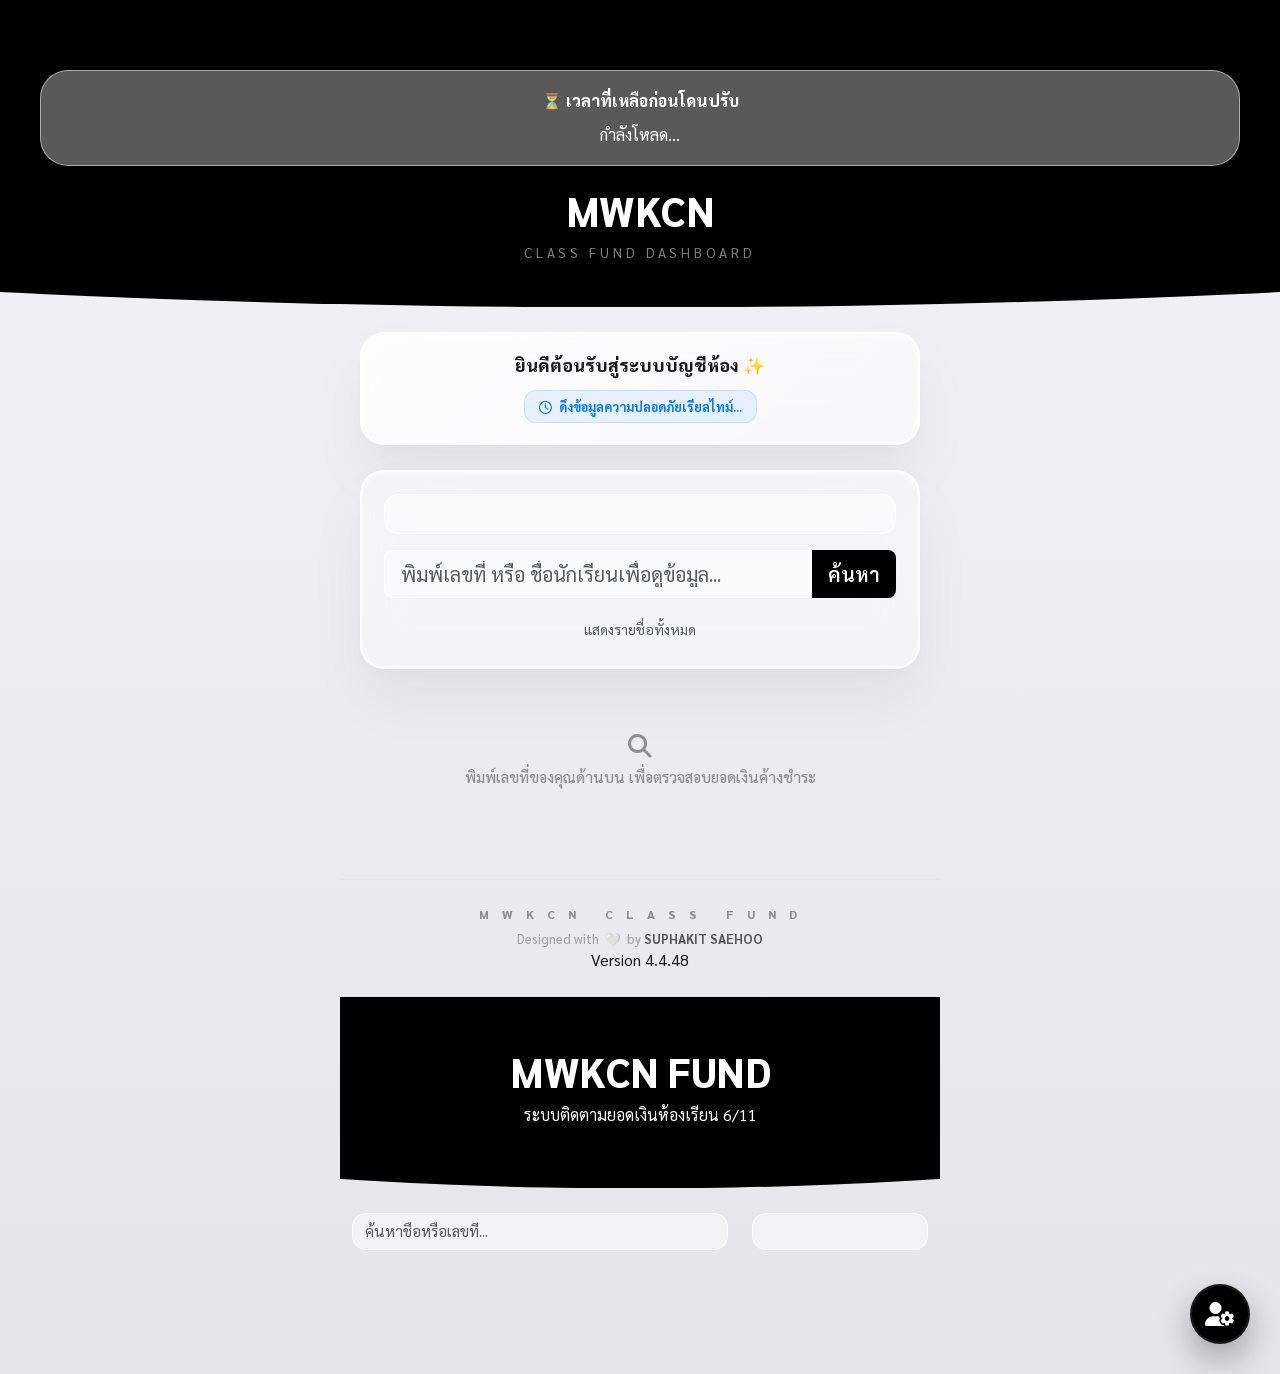
==== commit 1140b41c: "Update index.html" ====
--- a/index.html
+++ b/index.html
@@ -1,16 +1,2779 @@
-
 <!DOCTYPE html>
+
+
 <html lang="th">
+
+
 <head>
+
+
+<base target="_top">
+
+
+<meta charset="UTF-8">
+
+
+<meta name="viewport" content="width=device-width, initial-scale=1, maximum-scale=1">
+
+
+<title>MWKCN Class Fund Dashboard - Premium Expressive UI</title>
+
+
+<link href="https://cdn.jsdelivr.net/npm/bootstrap@5.3.0/dist/css/bootstrap.min.css" rel="stylesheet">
+
+
+<link href="https://fonts.googleapis.com/css2?family=Sarabun:wght@300;400;500;600;700;800;900&display=swap" rel="stylesheet">
+
+
+<link rel="stylesheet" href="https://cdnjs.cloudflare.com/ajax/libs/font-awesome/6.4.0/css/all.min.css">
+
+
+
+
+
+
+
+
+
+
+
+
+
+
+
+
+
+
+<style>
+
+
+/* --- ส่วนของ Intro --- */
+
+
+#intro-overlay {
+
+
+position: fixed; inset: 0; z-index: 99999;
+
+
+background: radial-gradient(circle at center, #1a1a1a 0%, #000000 100%);
+
+
+display: flex; flex-direction: column; justify-content: center; align-items: center;
+
+
+animation: fadeOut 1s cubic-bezier(0.16, 1, 0.3, 1) forwards 2.5s;
+
+
+padding: 20px; text-align: center;
+
+
+}
+
+
+.intro-title {
+
+
+color: #fff; font-size: clamp(2.5rem, 8vw, 4rem); font-weight: 900; letter-spacing: clamp(4px, 1vw, 8px);
+
+
+text-transform: uppercase; background: linear-gradient(135deg, #ffffff 30%, #888888 100%);
+
+
+-webkit-background-clip: text; -webkit-text-fill-color: transparent;
+
+
+animation: reveal 1.5s cubic-bezier(0.16, 1, 0.3, 1);
+
+
+}
+
+
+.intro-subtitle {
+
+
+color: #8e8e93; margin-top: 15px; font-weight: 300; letter-spacing: 3px;
+
+
+font-size: clamp(0.9rem, 3vw, 1.2rem); opacity: 0; animation: fadeIn 1.2s ease forwards 0.6s;
+
+
+}
+
+
+@keyframes reveal { from { transform: translateY(40px) scale(0.95); opacity: 0; filter: blur(15px); } to { transform: translateY(0) scale(1); opacity: 1; filter: blur(0); } }
+
+
+@keyframes fadeIn { to { opacity: 1; } }
+
+
+@keyframes fadeOut { from { opacity: 1; } to { opacity: 0; visibility: hidden; } }
+
+
+
+
+
+
+
+
+
+
+
+
+
+
+
+
+
+
+/* --- สไตล์ UI Liquid Glass & Apple Theme --- */
+
+
+:root {
+
+
+--liquid-glass-white: rgba(255, 255, 255, 0.45);
+
+
+--liquid-glass-border: rgba(255, 255, 255, 0.8);
+
+
+--glass-shadow: 0 30px 60px rgba(0, 0, 0, 0.05), 0 10px 20px rgba(0, 0, 0, 0.02);
+
+
+--inner-reflection: inset 0 2px 5px rgba(255, 255, 255, 0.7), inset 0 -1px 2px rgba(255, 255, 255, 0.1);
+
+
+ --accent: #007AFF;
+
+
+--fine-red: #ff3b30;
+
+
+--fine-green: #34C759;
+
+
+--bg-gradient: linear-gradient(180deg, #F2F2F7 0%, #E5E5EA 100%);
+
+
+--text-primary: #1C1C1E;
+
+
+}
+
+
+body {
+
+
+background: var(--bg-gradient);
+
+
+font-family: -apple-system, BlinkMacSystemFont, "SF Pro Text", "SF Pro Display", "Sarabun", sans-serif;
+
+
+color: var(--text-primary);
+
+
+min-height: 100vh;
+
+
+padding-bottom: 100px;
+
+
+perspective: 2000px;
+
+
+-webkit-font-smoothing: antialiased;
+
+
+}
+
+
+.app-header { background: #000; color: white; padding: 50px 20px 45px; text-align: center; clip-path: ellipse(160% 100% at 50% 0%); margin-bottom: 25px; }
+
+
+.app-header h1 { font-weight: 900; letter-spacing: -0.5px; }
+
+
+
+
+
+
+
+
+
+
+
+
+
+
+
+
+
+
+.overview-card {
+
+
+background: linear-gradient(135deg, rgba(255, 255, 255, 0.85) 0%, rgba(255, 255, 255, 0.6) 100%);
+
+
+backdrop-filter: blur(25px); -webkit-backdrop-filter: blur(25px);
+
+
+border: 2px solid var(--liquid-glass-border); border-radius: 24px; padding: 20px; margin: 0 20px 25px;
+
+
+box-shadow: var(--glass-shadow), var(--inner-reflection); text-align: center;
+
+
+}
+
+
+.overview-card h5 { font-weight: 800; font-size: 1.1rem; color: #1C1C1E; margin-bottom: 4px; }
+
+
+.overview-badge {
+
+
+background: rgba(0, 122, 255, 0.08); color: var(--accent); font-weight: 700; padding: 6px 14px; border-radius: 12px; font-size: 0.8rem; display: inline-block; margin-top: 10px; border: 1px solid rgba(0, 122, 255, 0.15);
+
+
+}
+
+
+
+
+
+
+
+
+
+
+
+
+
+
+
+
+
+
+/* --- โซน ค้นหาและกล่องแนะนำอัจฉริยะ --- */
+
+
+.search-section {
+
+
+background: var(--liquid-glass-white); backdrop-filter: blur(25px); -webkit-backdrop-filter: blur(25px);
+
+
+border: 2px solid var(--liquid-glass-border); border-radius: 24px; padding: 22px; margin: 0 20px 25px;
+
+
+box-shadow: var(--glass-shadow), var(--inner-reflection); position: relative;
+
+
+}
+
+
+.search-container { position: relative; }
+
+
+.suggest-box {
+
+
+position: absolute; top: calc(100% + 6px); left: 0; right: 0; background: rgba(255, 255, 255, 0.95);
+
+
+backdrop-filter: blur(25px); -webkit-backdrop-filter: blur(25px);
+
+
+border: 1px solid rgba(0,0,0,0.08); border-radius: 16px; max-height: 220px; overflow-y: auto;
+
+
+z-index: 1000; box-shadow: 0 20px 40px rgba(0,0,0,0.1); display: none; padding: 6px;
+
+
+}
+
+
+.suggest-item {
+
+
+padding: 10px 14px; cursor: pointer; border-radius: 10px; font-size: 0.9rem; font-weight: 500;
+
+
+display: flex; justify-content: space-between; align-items: center; transition: all 0.2s;
+
+
+}
+
+
+.suggest-item:hover { background: rgba(0, 122, 255, 0.08); color: var(--accent); }
+
+
+.suggest-item .badge { background: rgba(0,0,0,0.05); color: #555; border-radius: 8px; font-weight: 600; }
+
+
+
+
+
+
+
+
+
+
+
+
+
+
+
+
+
+
+.form-select, .form-control {
+
+
+background: rgba(255, 255, 255, 0.5) !important; border: 1px solid rgba(255, 255, 255, 0.8) !important;
+
+
+color: #1C1C1E !important; border-radius: 14px; font-size: 0.95rem; transition: all 0.3s ease;
+
+
+}
+
+
+.form-select:focus, .form-control:focus {
+
+
+background: rgba(255, 255, 255, 0.8) !important; border-color: var(--accent) !important;
+
+
+box-shadow: 0 0 0 4px rgba(0, 122, 255, 0.12) !important;
+
+
+}
+
+
+.btn-search {
+
+
+background: #000 !important; color: white !important; border-radius: 14px; font-weight: 600; font-size: 0.95rem; padding: 0 20px;
+
+
+border: none; transition: all 0.3s cubic-bezier(0.16, 1, 0.3, 1);
+
+
+}
+
+
+.btn-search.has-val { background: var(--accent) !important; animation: buttonPulse 2s infinite ease-in-out; }
+
+
+@keyframes buttonPulse { 0% { box-shadow: 0 0 0 0px rgba(0,122,255,0.4); } 70% { box-shadow: 0 0 0 8px rgba(0,122,255,0); } 100% { box-shadow: 0 0 0 0px rgba(0,122,255,0); } }
+
+
+/* --- การ์ดนักเรียน 3D --- */
+
+
+.student-card {
+
+
+background: linear-gradient(135deg, rgba(255, 255, 255, 0.88) 0%, rgba(255, 255, 255, 0.58) 100%);
+
+
+backdrop-filter: blur(25px); -webkit-backdrop-filter: blur(25px);
+
+
+border: 2px solid var(--liquid-glass-border); border-radius: 26px; padding: 25px; margin: 0 20px 20px;
+
+
+box-shadow: var(--glass-shadow), var(--inner-reflection); position: relative; overflow: hidden;
+
+
+transform-style: preserve-3d; opacity: 0; transform: translateY(40px) scale(0.96); filter: blur(5px);
+
+
+transition: transform 0.5s cubic-bezier(0.16, 1, 0.3, 1), opacity 0.6s cubic-bezier(0.16, 1, 0.3, 1), filter 0.6s, box-shadow 0.4s;
+
+
+}
+
+
+.student-card:hover { transform: scale(1.01) translateZ(10px); }
+
+
+.student-card::before {
+
+
+content: ""; position: absolute; inset: -50%;
+
+
+background: radial-gradient(circle at var(--light-x, 50%) var(--light-y, 50%), rgba(255, 255, 255, 0.5) 0%, transparent 60%);
+
+
+pointer-events: none; z-index: 1; mix-blend-mode: overlay;
+
+
+}
+
+
+.card-watermark {
+
+
+position: absolute; font-size: 5rem; font-weight: 900; color: rgba(0,0,0,0.03);
+
+
+bottom: -15px; right: -15px; z-index: 0; pointer-events: none; user-select: none;
+
+
+letter-spacing: -3px; transform: translateZ(-15px);
+
+
+}
+
+
+.student-card.show-animate { opacity: 1; transform: translateY(0) scale(1); filter: blur(0); }
+
+
+.student-card.pop-search-animation { animation: pop3DForward 0.75s cubic-bezier(0.16, 1, 0.3, 1) forwards; }
+
+
+@keyframes pop3DForward {
+
+
+0% { opacity: 0; transform: translateZ(-400px) translateY(50px) scale(0.8); filter: blur(10px); }
+
+
+100% { opacity: 1; transform: translateZ(0) translateY(0) scale(1); filter: blur(0); }
+
+
+}
+
+
+.student-card.fade-out-dynamic { opacity: 0; transform: scale(0.92) translateY(-20px); filter: blur(8px); transition: all 0.35s ease; }
+
+
+
+
+
+
+
+
+
+
+
+
+
+
+
+
+
+
+.student-card .card-title-name { font-size: 1.3rem; font-weight: 700; color: var(--text-primary); letter-spacing: -0.5px; margin-top: 6px; margin-bottom: 14px; }
+
+
+
+
+
+
+
+
+
+
+
+
+
+
+
+
+
+
+.data-row { display: flex; justify-content: space-between; align-items: center; padding: 12px 2px; border-bottom: 1px solid rgba(0,0,0,0.03); transition: all 0.25s; }
+
+
+.data-row:hover { background: rgba(255,255,255,0.3); border-radius: 10px; padding-left: 6px; padding-right: 6px; }
+
+
+.data-label { color: #8E8E93; font-size: 0.85rem; font-weight: 500; }
+
+
+.data-value { font-weight: 600; color: var(--text-primary); font-size: 0.95rem; }
+
+
+.money-value { font-family: "SF Mono", Menlo, monospace; font-weight: 700; }
+
+
+
+
+
+
+
+
+
+
+
+
+
+
+
+
+
+
+/* กรอบสถานะ */
+
+
+.last-row-warning { margin-top: 15px !important; padding: 14px 16px !important; background: linear-gradient(135deg, rgba(255, 59, 48, 0.08) 0%, rgba(255, 59, 48, 0.02) 100%); border: 1px solid rgba(255, 59, 48, 0.2) !important; border-radius: 16px; position: relative; }
+
+
+.last-row-warning::before { content: ""; position: absolute; inset: 0; border-radius: 16px; padding: 1px; background: linear-gradient(90deg, transparent, rgba(255,59,48,0.3), transparent); -webkit-mask: linear-gradient(#fff 0 0) content-box, linear-gradient(#fff 0 0); -webkit-mask-composite: xor; mask-composite: exclude; animation: neonGlowMove 3s linear infinite; background-size: 200% 100%; }
+
+
+.last-row-warning .data-label { font-weight: 700; color: var(--fine-red); }
+
+
+.last-row-warning .data-value { font-family: "SF Mono", monospace; font-weight: 800; color: var(--fine-red); font-size: 1.3rem; }
+
+
+.last-row-success { margin-top: 15px !important; padding: 14px 16px !important; background: linear-gradient(135deg, rgba(52, 199, 89, 0.08) 0%, rgba(52, 199, 89, 0.02) 100%); border: 1px solid rgba(52, 199, 89, 0.2) !important; border-radius: 16px; position: relative; }
+
+
+.last-row-success::before { content: ""; position: absolute; inset: 0; border-radius: 16px; padding: 1px; background: linear-gradient(90deg, transparent, rgba(52,199,89,0.3), transparent); -webkit-mask: linear-gradient(#fff 0 0) content-box, linear-gradient(#fff 0 0); -webkit-mask-composite: xor; mask-composite: exclude; animation: neonGlowMove 3s linear infinite; background-size: 200% 100%; }
+
+
+.last-row-success .data-label { font-weight: 700; color: var(--fine-green); }
+
+
+.last-row-success .data-value { font-family: "SF Mono", monospace; font-weight: 800; color: var(--fine-green); font-size: 1.3rem; }
+
+
+
+
+
+
+
+
+
+
+
+
+
+
+
+
+
+
+@keyframes neonGlowMove { 0% { background-position: 0% 0%; } 100% { background-position: 200% 0%; } }
+
+
+
+
+
+
+
+
+
+
+
+
+
+
+
+
+
+
+.badge-no { background: linear-gradient(135deg, #007AFF 0%, #0056b3 100%); color: white; padding: 4px 12px; border-radius: 20px; font-weight: 700; box-shadow: 0 4px 10px rgba(0, 122, 255, 0.15); display: inline-block; font-size: 0.8rem; }
+
+
+
+
+
+
+
+
+
+
+
+
+
+
+
+
+
+
+/* ระบบปุ่มการจัดการด้านล่างของการ์ด */
+
+
+.card-actions-area { display: flex; flex-direction: column; gap: 8px; margin-top: 15px; }
+
+
+.action-split-row { display: flex; gap: 8px; width: 100%; }
+
+
+
+
+
+
+
+
+
+
+
+
+
+
+
+
+
+
+/* ปุ่มออกเอกสารสไตล์ Apple Premium */
+
+
+.btn-doc-premium { flex: 1; background: #fff; border: 1.5px solid rgba(0,0,0,0.05); padding: 11px; border-radius: 14px; font-weight: 700; font-size: 0.85rem; display: flex; justify-content: center; align-items: center; gap: 8px; transition: all 0.25s ease; box-shadow: 0 4px 12px rgba(0,0,0,0.02); }
+
+
+.btn-doc-premium.type-receipt { color: var(--fine-green); border-color: rgba(52, 199, 89, 0.25); background: linear-gradient(180deg, #ffffff 0%, #f6fff8 100%); }
+
+
+.btn-doc-premium.type-receipt:hover { background: var(--fine-green); color: white; transform: translateY(-2px); box-shadow: 0 6px 15px rgba(52, 199, 89, 0.2); }
+
+
+.btn-doc-premium.type-invoice { color: var(--fine-red); border-color: rgba(255, 59, 48, 0.25); background: linear-gradient(180deg, #ffffff 0%, #fff5f5 100%); }
+
+
+.btn-doc-premium.type-invoice:hover { background: var(--fine-red); color: white; transform: translateY(-2px); box-shadow: 0 6px 15px rgba(255, 59, 48, 0.2); }
+
+
+/* ปุ่มจ่ายเงินคิวอาร์ */
+
+
+.btn-pay-qr { flex: 1; background: #001f3f; color: #fff; border: none; padding: 11px; border-radius: 14px; font-weight: 700; font-size: 0.85rem; display: flex; justify-content: center; align-items: center; gap: 8px; transition: all 0.25s ease; }
+
+
+.btn-pay-qr:hover { background: #003366; transform: translateY(-2px); box-shadow: 0 6px 15px rgba(0, 31, 63, 0.2); }
+
+
+/* ส่วนกล่อง QR และข้อความแจ้งเตือน */
+
+
+.qr-container { display: none; text-align: center; margin-top: 12px; padding: 18px; background: #fff; border-radius: 18px; border: 1px dashed #cbd5e1; animation: fadeIn 0.4s ease; box-shadow: 0 10px 25px rgba(0,0,0,0.03); }
+
+
+.qr-container img { max-width: 170px; height: auto; border-radius: 10px; }
+
+
+.slip-notice-box { background: rgba(0, 122, 255, 0.05); color: #0056b3; font-size: 0.85rem; font-weight: 700; padding: 12px; border-radius: 12px; border: 1px dashed rgba(0, 122, 255, 0.25); margin-top: 14px; text-align: center; }
+
+
+.btn-send-slip { width: 100%; background: #25D366; color: white; border: none; padding: 8px 14px; border-radius: 10px; font-size: 0.8rem; font-weight: 700; margin-top: 10px; display: inline-flex; justify-content: center; align-items: center; gap: 6px; text-decoration: none; transition: all 0.2s; }
+
+
+.btn-send-slip:hover { background: #128C7E; color: white; transform: translateY(-1px); }
+
+
+
+
+
+
+
+
+
+
+
+
+
+
+
+
+
+
+#loader { position: fixed; inset: 0; background: rgba(255,255,255,0.4); backdrop-filter: blur(20px); -webkit-backdrop-filter: blur(20px); display: flex; flex-direction: column; justify-content: center; align-items: center; z-index: 9999; }
+
+
+.loader-glass-box { background: rgba(255, 255, 255, 0.75); padding: 35px; border-radius: 24px; border: 1px solid rgba(255,255,255,0.6); box-shadow: 0 30px 60px rgba(0,0,0,0.05); display: flex; flex-direction: column; align-items: center; }
+
+
+.neon-spinner { position: relative; width: 50px; height: 50px; margin-bottom: 20px; }
+
+
+.neon-spinner::after { content: ""; position: absolute; inset: 0; border-radius: 50%; border: 3px solid transparent; border-top-color: var(--accent); animation: spinNeon 0.8s linear infinite; }
+
+
+@keyframes spinNeon { 0% { transform: rotate(0deg); } 100% { transform: rotate(360deg); } }
+
+
+#loader-text { font-weight: 700; color: #1C1C1E; font-size: 1rem; }
+
+
+
+
+
+
+
+
+
+
+
+
+
+
+
+
+
+
+.gyro-control-wrapper { position: fixed; bottom: 20px; left: 50%; transform: translateX(-50%); z-index: 9999; width: calc(100% - 40px); max-width: 560px; display: none; }
+
+
+.btn-gyro-lock { width: 100%; background: white; border: 1.5px solid var(--liquid-glass-border); border-radius: 18px; padding: 14px; color: #1C1C1E; font-weight: 700; font-size: 0.85rem; box-shadow: 0 10px 30px rgba(0,0,0,0.05); display: flex; justify-content: center; align-items: center; gap: 8px; }
+
+
+
+
+
+
+
+
+
+
+
+
+
+
+
+
+
+
+.elegant-footer { text-align: center; margin-top: 50px; padding: 25px 20px; border-top: 1px solid rgba(0, 0, 0, 0.02); }
+
+
+.footer-brand { font-size: 0.75rem; font-weight: 800; text-transform: uppercase; letter-spacing: 5px; color: #8E8E93; margin-bottom: 6px; }
+
+
+.footer-dev { font-size: 0.8rem; font-weight: 500; color: #A2A2A7; }
+
+
+.footer-dev span { font-weight: 700; color: #555559; }
+
+
+.heart-pulse { inline-block; color: var(--fine-red); animation: heartBeat 1.4s infinite ease-in-out; margin: 0 3px; }
+
+
+@keyframes heartBeat { 0%, 100% { transform: scale(1); } 50% { transform: scale(1.15); } }
+
+
+.empty-state { text-align: center; padding: 40px 20px; color: #8e8e93; font-weight: 500; font-size: 0.95rem; }
+
+
+
+
+/* --- Admin Link Button --- */
+.admin-link-btn {
+ position: fixed; bottom: 30px; right: 30px; z-index: 9999;
+ width: 60px; height: 60px; background: #000; color: #fff;
+ border-radius: 50%; display: flex; justify-content: center; align-items: center;
+ box-shadow: 0 15px 35px rgba(0,0,0,0.3); cursor: pointer; transition: all 0.4s;
+ border: 2px solid rgba(255,255,255,0.1); text-decoration: none;
+}
+.admin-link-btn:hover { transform: scale(1.1) rotate(15deg); background: #007AFF; color: #fff; }
+.violation-status-label {
+ background: linear-gradient(135deg, #FF9500 0%, #E58600 100%);
+ color: white; padding: 14px; border-radius: 20px; text-align: center;
+ margin-top: 15px; font-weight: 800; font-size: 0.95rem;
+ box-shadow: 0 8px 20px rgba(255, 149, 0, 0.25);
+}
+.violation-status-label.danger {
+ background: linear-gradient(135deg, #FF3B30 0%, #C93429 100%);
+ box-shadow: 0 8px 20px rgba(255, 59, 48, 0.25);
+}
+.cash-status-label {
+ background: linear-gradient(135deg, #34C759 0%, #248A3D 100%);
+ color: white; padding: 14px; border-radius: 20px; text-align: center;
+ margin-top: 15px; font-weight: 800; font-size: 0.95rem;
+ box-shadow: 0 8px 20px rgba(52, 199, 89, 0.25);
+}
+
+
+/* ==========================
+iOS26 Liquid Countdown
+========================== */
+
+
+.countdown-liquid{
+   margin:20px;
+   padding:18px;
+
+
+   backdrop-filter:blur(35px);
+   -webkit-backdrop-filter:blur(35px);
+
+
+   background:
+   rgba(255,255,255,.35);
+
+
+   border:1px solid rgba(255,255,255,.5);
+
+
+   border-radius:28px;
+
+
+   box-shadow:
+   0 10px 40px rgba(0,0,0,.08);
+}
+
+
+.countdown-title{
+   font-weight:800;
+   margin-bottom:10px;
+}
+
+
+.countdown-value{
+   font-size:1.4rem;
+   font-weight:900;
+}
+</style>
+
+
+</head>
+
+
+<body>
+<!-- ปุ่มลิงก์ไปหน้าแอดมินใหม่ -->
+<a id="adminLink" href="#" class="admin-link-btn">
+ <i class="fa-solid fa-user-gear fa-xl"></i>
+</a>
+
+
+
+
+
+
+
+
+
+
+
+
+
+
+
+
+
+
+
+
+<div id="intro-overlay">
+
+
+<div class="intro-title">MWKCN</div>
+
+
+<div class="intro-subtitle">CLASS FUND SYSTEM</div>
+
+
+</div>
+
+
+
+
+
+
+
+
+
+
+
+
+
+
+
+
+
+
+<div id="loader" style="display:none;">
+
+
+<div class="loader-glass-box">
+
+
+<div class="neon-spinner"></div>
+
+
+<div id="loader-text">กำลังเริ่มต้นระบบ...</div>
+
+
+</div>
+
+
+</div>
+
+
+
+
+
+
+
+
+
+
+
+
+
+
+
+
+
+
+<div class="gyro-control-wrapper" id="gyroWrapper">
+
+
+<button class="btn-gyro-lock" id="gyroButton" onclick="requestGyroPermission()">
+
+
+<i class="fa-solid fa-wand-magic-sparkles"></i> คลิกเพื่อเปิดเอฟเฟกต์การ์ดเอียง 3D (สำหรับ iPhone)
+
+
+</button>
+
+
+</div>
+
+
+
+
+
+
+
+
+
+
+
+
+
+
+
+
+
+
+<div class="app-header">
+
+
+ <div class="countdown-liquid">
+
+
+   <div class="countdown-title">
+       ⏳ เวลาที่เหลือก่อนโดนปรับ
+   </div>
+
+
+   <div class="countdown-island">
+
+
+ <span class="pulse-dot"></span>
+
+
+ <span id="countdownBox">
+     กำลังโหลด...
+ </span>
+
+
+</div>
+
+
+<script>
+
+
+function updateCountdown(){
+
+
+ google.script.run
+   .withSuccessHandler(function(deadline){
+
+
+     setInterval(function(){
+
+
+       const diff = deadline - Date.now();
+
+
+       const d = Math.floor(diff / 86400000);
+       const h = Math.floor(diff / 3600000) % 24;
+       const m = Math.floor(diff / 60000) % 60;
+       const s = Math.floor(diff / 1000) % 60;
+
+
+       document.getElementById("countdownBox")
+         .innerHTML =
+         `${d} วัน ${h} ชม ${m} นาที ${s} วิ`;
+
+
+     },1000);
+
+
+   })
+   .getPaymentDeadline();
+
+
+}
+
+
+window.addEventListener("load", function(){
+ updateCountdown();
+});
+
+
+</script>
+</div>
+
+
+
+
+<h1>MWKCN</h1>
+
+
+<p class="text-white-50 m-0" style="font-size: 0.85rem; letter-spacing: 4px;">CLASS FUND DASHBOARD</p>
+
+
+</div>
+
+
+
+
+
+
+
+
+
+
+
+
+
+
+
+
+
+
+<div class="container-fluid" style="max-width: 600px; padding: 0;">
+
+
+<div class="overview-card">
+
+
+<h5>ยินดีต้อนรับสู่ระบบบัญชีห้อง ✨</h5>
+
+
+<div class="overview-badge" id="updateBadge"><i class="fa-regular fa-clock me-1"></i> ดึงข้อมูลความปลอดภัยเรียลไทม์...</div>
+
+
+</div>
+
+
+
+
+
+
+
+
+
+
+
+
+
+
+
+
+
+
+<div class="search-section">
+
+
+<select id="sheetSelect" class="form-select form-select-lg mb-3" onchange="loadData()"></select>
+
+
+ <div class="search-container">
+
+
+  <div class="input-group input-group-lg">
+
+
+    <input type="text" id="searchId" class="form-control" placeholder="พิมพ์เลขที่ หรือ ชื่อนักเรียนเพื่อดูข้อมูล..." oninput="handleSearchInput(this)">
+
+
+    <button id="searchBtn" class="btn btn-search" onclick="applySearch()">ค้นหา</button>
+
+
+  </div>
+
+
+  <div id="suggestBox" class="suggest-box"></div>
+
+
+</div>
+
+
+ <div class="text-center mt-3"><button class="btn btn-link text-muted text-decoration-none btn-sm" onclick="showAllCards()">แสดงรายชื่อทั้งหมด</button></div>
+
+
+</div>
+
+
+<div id="cardContainer">
+
+
+<div class="empty-state">
+
+
+  <i class="fa-solid fa-magnifying-glass mb-2" style="font-size: 1.5rem;"></i><br>
+
+
+  พิมพ์เลขที่ของคุณด้านบน เพื่อตรวจสอบยอดเงินค้างชำระ
+
+
+</div>
+
+
+</div>
+
+
+
+
+
+
+
+
+
+
+
+
+
+
+
+
+
+
+<footer class="elegant-footer">
+
+
+<div class="footer-brand">M W K C N &nbsp; C L A S S &nbsp; F U N D</div>
+
+
+<div class="footer-dev">
+
+
+Designed with <span class="heart-pulse">🤍</span> by <span>SUPHAKIT SAEHOO</span>
+
+
+</div>
+
+
+<div class="version-tag">Version 4.4.48</div>
+
+
+</footer>
+
+
+
+
+
+
+
+
+
+
+
+
+
+
+
+
+
+
+<script>
+
+
+const PROMPTPAY_ID = "0908870278";
+
+
+const REPORT_SLIP_LINK = "https://lin.ee/w6UjWRo/~732gwoku";
+
+
+
+
+
+
+
+
+
+
+
+
+
+
+
+
+
+
+const nameMasterList = { 
+  "1": "นายอินทัช ฐิติโชติตระกูล", 
+  "2": "น.ส.พัชลา บุญเลิศทรัพย์ทวี", 
+  "3": "นายคุณานนท์ สามัคคีก่อสกุล", 
+  "4": "นายชินกฤต โยธิยา", 
+  "5": "น.ส.จิตรา จือเต๊าะ", 
+  "6": "น.ส.นฤมล เยอะเบียง", 
+  "7": "น.ส.ปานตะวัน เพียงคำ", 
+  "8": "น.ส.ฐิตาพร มาเยอะ", 
+  "9": "น.ส.โนรา โหว่ยคือ", 
+  "10": "น.ส.มยุรี มาเยอะ", 
+  "11": "น.ส.ณัชชา หมื่อแล", 
+  "12": "น.ส.อพิญญา ศรีวิชัย", 
+  "13": "นายอนุรักษ์ แซ่ว่าง", 
+  "14": "น.ส.ดวงกมล มั่นคง", 
+  "15": "น.ส.มรกต ซางสุภาพ", 
+  "16": "น.ส.ติยนันท์ ฦาชา", 
+  "17": "น.ส.กนกภรณ์ โสภณสุนทรเลิศ", 
+  "18": "น.ส.ณนิดา แซ่เติ๋ง", 
+  "19": "นายวิโรจน์ เยอแจะ", 
+  "20": "น.ส.ทองดี เรือนเเก้ว", 
+  "21": "นายทักษ์ดนัย โชคชัยรัตนกุล", 
+  "22": "นวพล สว่างถาวรกุล", 
+  "23": "นายรัชชานนท์ เหวยเหยอกู่", 
+  "24": "นายศุภกิจ แซ่หู่", 
+  "25": "น.ส.กชกร เหลาเหยา", 
+  "26": "น.ส.กัญญาพร อามอ", 
+  "27": "น.ส.ณิชากร อายี", 
+  "28": "น.ส.ธิดารัตน์ ละเชกุ", 
+  "29": "น.ส.นาธาร์ แลเชอ", 
+  "30": "น.ส.เนาวรัตน์ เชอหมื่อ", 
+  "31": "น.ส.เพชรรดา สีไอ้", 
+  "32": "น.ส.ภัคจีรา แซ่เห่อ", 
+  "33": "น.ส.สุปวีณ์ ขันอุละ", 
+  "34": "น.ส.ภัทรมล สหพรสันติสุข", 
+  "35": "น.ส.ธัญญลักษณ์ ทาเกิด", 
+  "36": "น.ส.วราภรณ์ เชอกอง", 
+  "37": "น.ส.ณัชนันท์ คำปวน", 
+  "38": "น.ส.กนกรดา มูเซอ", 
+  "39": "น.ส.นิชดา อาซอ",
+  "40": "นายสุรเชษฐ์ กัลยา"  
+};
+
+
+let fullData = []; let columnsToShow = [];
+
+
+let loaderInterval;
+
+
+
+
+
+
+
+
+
+
+
+
+
+
+
+
+
+
+function startLoaderAnimation() {
+
+
+const messages = ["กำลังดาวน์โหลดข้อมูล..."];
+
+
+let index = 0; document.getElementById('loader-text').innerText = messages[0]; document.getElementById('loader').style.display = 'flex';
+
+
+loaderInterval = setInterval(() => { index = (index + 1) % messages.length; document.getElementById('loader-text').innerText = messages[index]; }, 800);
+
+
+}
+
+
+function stopLoaderAnimation() { clearInterval(loaderInterval); document.getElementById('loader').style.display = 'none'; }
+
+
+
+
+
+
+
+
+
+
+
+
+
+
+
+
+
+
+function loadData() {
+
+
+const loader = document.getElementById('loader');
+
+
+if (loader) loader.style.display = 'flex';
+
+
+
+
+
+
+
+
+
+
+
+
+
+
+
+
+
+
+// ระบบปลดล็อกนิรภัย: บังคับปิดโหลดใน 6 วินาที ป้องกันหน้าจอค้างกดไม่ได้
+
+
+const safetyTimeout = setTimeout(() => {
+
+
+if (loader) loader.style.display = 'none';
+
+
+}, 6000);
+
+
+
+
+
+
+
+
+
+
+
+
+
+
+
+
+
+
+google.script.run
+.withSuccessHandler(data => {
+  clearTimeout(safetyTimeout); // ปิดระบบนิรภัยเมื่อโหลดเสร็จ
+  if (loader) loader.style.display = 'none';
+   if (data && data.length > 0) {
+    fullData = data;
+    processColumns(data[0]);
+    document.getElementById('updateBadge').innerText = `ซิงค์ล่าสุด: ${new Date().toLocaleTimeString('th-TH')} น.`;
+    
+    // โหลดข้อมูลความผิดก่อน render
+    google.script.run.withSuccessHandler(vData => {
+      allViolationsData = vData;
+      const currentSheet = document.getElementById('sheetSelect').value;
+      const autoShowSheets = ["ค่าห้องและปรับเงิน", "รวม"];
+      if (autoShowSheets.includes(currentSheet)) {
+        renderCards(data, false);
+      } else {
+        resetSearch();
+      }
+    }).getRuleViolations();
+    return;
+
+
+
+
+
+
+
+
+
+
+        // การแสดงผลย้ายไปทำหลังจากโหลดข้อมูลความผิดเสร็จแล้วด้านบน
+
+
+  }
+
+
+})
+
+
+.withFailureHandler(err => {
+
+
+  clearTimeout(safetyTimeout);
+
+
+  if (loader) loader.style.display = 'none';
+
+
+  alert("เกิดข้อผิดพลาด: " + err);
+
+
+})
+
+
+.getSheetData(document.getElementById('sheetSelect').value);
+
+
+}
+
+
+
+
+
+
+
+
+
+
+
+
+
+
+
+
+
+
+function processColumns(headers) { columnsToShow = []; headers.forEach((h, i) => { if (h.trim() !== "") columnsToShow.push(i); }); }
+
+
+
+
+
+
+
+
+
+
+
+
+
+
+
+
+
+
+function handleSearchInput(input) {
+
+
+let val = input.value.trim().toLowerCase();
+
+
+const btn = document.getElementById('searchBtn');
+
+
+const suggestBox = document.getElementById('suggestBox');
+
+
+if (val !== "") { btn.classList.add('has-val'); } else { btn.classList.remove('has-val'); suggestBox.style.display = 'none'; return; }
+
+
+let matches = [];
+
+
+for (let id in nameMasterList) {
+
+
+let name = nameMasterList[id];
+
+
+if (id.startsWith(val) || name.toLowerCase().includes(val)) {
+
+
+  matches.push({ id: id, name: name });
+
+
+}
+
+
+}
+
+
+if(matches.length > 0) {
+
+
+suggestBox.innerHTML = matches.map(m => `
+
+
+  <div class="suggest-item" onclick="selectSuggestion('${m.id}')">
+
+
+    <span>${m.name}</span>
+
+
+    <span class="badge">เลขที่ ${m.id}</span>
+
+
+  </div>
+
+
+`).join('');
+
+
+suggestBox.style.display = 'block';
+
+
+} else {
+
+
+suggestBox.style.display = 'none';
+
+
+}
+
+
+}
+
+
+
+
+
+
+
+
+
+
+
+
+
+
+
+
+
+
+function selectSuggestion(id) {
+
+
+document.getElementById('searchId').value = id;
+
+
+document.getElementById('suggestBox').style.display = 'none';
+
+
+applySearch();
+
+
+}
+
+
+
+
+
+
+
+
+
+
+
+
+
+
+
+
+
+
+function renderCards(rows, isSearch = false) {
+
+
+let container = document.getElementById('cardContainer');
+
+
+container.innerHTML = "";
+
+
+if(rows.length <= 1) {
+
+
+container.innerHTML = `<div class="empty-state"><i class="fa-solid fa-circle-exclamation mb-2"></i><br>ไม่พบข้อมูลของนักเรียนคนนี้</div>`;
+
+
+return;
+
+
+}
+
+
+let cardCount = 0;
+
+
+let activeSheetName = document.getElementById('sheetSelect').value || "ห้องเรียน";
+
+
+
+
+
+
+
+
+
+
+
+
+
+
+
+
+
+
+
+
+ for (let i = 1; i < rows.length; i++) {
+   let row = rows[i]; if (row.join("").trim() === "") continue;
+   cardCount++;
+   let card = document.createElement('div');
+   card.id = "card-index-" + i;
+   card.className = isSearch ? "student-card pop-search-animation" : "student-card";
+   let studentNo = row[0].toString().trim();
+   let studentName = (row[2] || "") + (row[3] || "") + " " + (row[4] || "");
+   if(!row[3]) studentName = nameMasterList[studentNo] || "ไม่ทราบชื่อ";
+   let cardHtmlInner = "";
+   let studentNameHtml = "";
+   let codableDebtAmount = 0;
+   let isPaidComplete = false;
+  
+   let studentViolationCount = 0;
+   if (allViolationsData && allViolationsData.length > 0) {
+     const filtered = allViolationsData.filter(v => v.id.toString() === studentNo);
+     filtered.forEach(v => studentViolationCount += parseInt(v.count));
+   }
+
+   columnsToShow.forEach((colIdx, order) => {
+
+
+  let label = rows[0][colIdx].trim();
+
+
+  let value = row[colIdx] != null ? row[colIdx].toString().trim() : "-";
+
+
+  let isLast = (order === columnsToShow.length - 1);
+
+
+   if (order === 0) {
+
+
+    cardHtmlInner += `<div class="mb-2" style="padding-right: 10px;"><span class="badge-no">เลขที่: ${value}</span></div>`;
+
+
+  } else {
+
+
+    if (label.includes("ชื่อ")) {
+
+
+      value = nameMasterList[row[0].toString().trim()] || value;
+
+
+      studentName = value;
+
+
+      studentNameHtml = `<div class="card-title-name">${value}</div>`;
+
+
+      return;
+
+
+    }
+
+
+
+
+    let isMoney = /^[0-9,.-]+$/.test(value) || label.includes("เงิน") || label.includes("ยอด") || label.includes("บาท");
+
+
+    let valueClass = isMoney ? "data-value money-value" : "data-value";
+
+
+
+
+    if (isLast) {
+
+
+      let cleanValue = value.replace(/,/g, '').trim();
+
+
+      let parsedValue = parseFloat(cleanValue);
+
+
+      if (cleanValue === "0" || cleanValue === "0.00" || cleanValue === "-" || cleanValue === "จ่ายแล้ว" || cleanValue === "ครบแล้ว" || parsedValue === 0) {
+
+
+        isPaidComplete = true;
+
+
+      } else if (!isNaN(parsedValue) && parsedValue > 0) {
+
+
+        codableDebtAmount = parsedValue;
+
+
+      }
+
+
+      let highlightClass = isPaidComplete ? "last-row-success" : "last-row-warning";
+
+
+      cardHtmlInner += `<div class="data-row ${highlightClass}"><span class="data-label">${label}</span><span class="${valueClass}">${value}</span></div>`;
+
+
+    } else {
+
+
+      cardHtmlInner += `<div class="data-row"><span class="data-label">${label}</span><span class="${valueClass}">${value}</span></div>`;
+
+
+    }
+
+
+  }
+
+
+});
+
+
+ // เอาปุ่มแชร์ขวาบนออกแล้ว เหลือเฉพาะตัว Watermark ลายน้ำพรีเมียม
+
+
+let finalHtml = `<div class="card-watermark">MWKCN</div>`;
+
+
+let insertIndex = cardHtmlInner.indexOf('</div>') + 6;
+
+
+cardHtmlInner = cardHtmlInner.slice(0, insertIndex) + studentNameHtml + cardHtmlInner.slice(insertIndex);
+
+
+ // โซนปุ่มเอกสาร/จ่ายเงิน ด้านล่างการ์ด
+
+
+cardHtmlInner += `<div class="card-actions-area">`;
+
+
+    let isCashPaid = cashPaidIds[studentNo];
+   if (isPaidComplete || isCashPaid) {
+     let cashLabel = isCashPaid ? '<div class="cash-status-label mb-2"><i class="fa-solid fa-check-circle me-2"></i>ชำระเงินสดเรียบร้อยแล้ว</div>' : '';
+     cardHtmlInner += cashLabel;
+   }
+   
+   if (studentViolationCount > 0) {
+     let isDanger = studentViolationCount >= 5;
+     let violationClass = isDanger ? 'violation-status-label danger' : 'violation-status-label';
+     let violationIcon = isDanger ? 'fa-triangle-exclamation' : 'fa-circle-exclamation';
+     cardHtmlInner += `<div class="${violationClass} mb-2"><i class="fa-solid ${violationIcon} me-2"></i>ทำผิดกฎรวม: ${studentViolationCount} ครั้ง</div>`;
+   }
+  
+   if (isPaidComplete || isCashPaid) {
+
+
+  // ชำระเงินครบถ้วน -> ออกใบเสร็จรับเงินสีเขียวพรีเมียม พร้อมปุ่มส่ง LINE
+
+
+  cardHtmlInner += `
+
+
+    <div style="display: flex; flex-direction: column; gap: 8px;">
+
+
+      <button class="btn-doc-premium type-receipt" onclick="generateDocument('${studentName}', '${studentNo}', '${activeSheetName}', 0, 'RECEIPT')">
+
+
+        <i class="fa-solid fa-receipt"></i> ออกใบเสร็จดิจิทัล (Paid)
+
+
+      </button>
+
+
+    
+
+
+      <a href="${REPORT_SLIP_LINK}" target="_blank" class="btn-send-slip" style="margin-top: 0;">
+
+
+        <i class="fa-brands fa-line"></i> ส่งใบเสร็จให้เหรัญญิกทาง LINE
+
+
+      </a>
+
+
+    </div>
+
+
+  `;
+
+
+} else {
+
+
+  // ยังชำระไม่ครบ -> ออกแถวคู่: ปุ่มทวงหนี้สีแดง และปุ่มสแกนคิวอาร์เดิม
+
+
+  cardHtmlInner += `
+
+
+    <div class="action-split-row">
+
+
+      <button class="btn-doc-premium type-invoice" onclick="generateDocument('${studentName}', '${studentNo}', '${activeSheetName}', ${codableDebtAmount}, 'INVOICE')">
+
+
+        <i class="fa-solid fa-file-invoice-dollar"></i> ใบแจ้งหนี้ (ใบเตือน)
+
+
+      </button>
+
+
+      <button class="btn-pay-qr" onclick="toggleQrCode('${card.id}')">
+
+
+        <i class="fa-solid fa-qrcode"></i> สแกนจ่าย QR
+
+
+      </button>
+
+
+    </div>
+
+
+
+
+    <div class="qr-container" id="qr-box-${card.id}">
+
+
+      <p class="small text-muted mb-2">สแกนจ่ายผ่านแอปธนาคารยอด <b>${codableDebtAmount} บาท</b></p>
+
+
+      <img src="https://promptpay.io/${PROMPTPAY_ID}/${codableDebtAmount}.png" alt="PromptPay QR">
+
+
+    
+
+
+      <div class="mt-3 mb-2 text-center">
+
+
+        <a href="https://promptpay.io/${PROMPTPAY_ID}/${codableDebtAmount}.png" download="QR_${studentNo}_${codableDebtAmount}THB.png" target="_blank" class="btn-download-qr">
+
+
+          <i class="fa-solid fa-download"></i> บันทึก QR Code
+
+
+        </a>
+
+
+      </div>
+
+
+      <p class="small text-muted mt-2 mb-0"><i class="fa-solid fa-shield-halved"></i> ตรวจสอบชื่อบัญชีก่อนกดยืนยัน</p>
+
+
+      <div class="slip-notice-box">
+
+
+         <i class="fa-solid fa-triangle-exclamation text-danger"></i> <b>ทำธุรกรรมเสร็จเรียบร้อยแล้ว</b><br>
+
+
+         กรุณาส่งรูปภาพสลิปให้เหรัญญิกเพื่ออัปเดตระบบตาราง
+
+
+         <a href="${REPORT_SLIP_LINK}" target="_blank" class="btn-send-slip">
+
+
+           <i class="fa-brands fa-line"></i> กดเพื่อส่งสลิปให้เหรัญญิกที่นี่
+
+
+         </a>
+
+
+      </div>
+
+
+    </div>
+
+
+  `;
+
+
+}
+
+
+ cardHtmlInner += `</div>`; // ปิด Action Area
+
+
+ finalHtml += cardHtmlInner; card.innerHTML = finalHtml; container.appendChild(card);
+
+
+initParallaxTilt(card);
+
+
+ if (!isSearch) {
+
+
+  setTimeout(() => { card.classList.add('show-animate'); }, cardCount * 45);
+
+
+}
+
+
+}
+
+
+}
+
+
+
+
+
+
+
+
+
+
+
+
+
+
+
+
+
+
+function toggleQrCode(cardId) {
+
+
+const qrBox = document.getElementById(`qr-box-${cardId}`);
+
+
+qrBox.style.display = (qrBox.style.display === "block") ? "none" : "block";
+
+
+}
+
+
+
+
+
+
+
+
+
+
+
+
+
+
+// ฟังก์ชันแปลงและแสดงผลเอกสาร PDF/Print/Save Image Ready Window
+
+
+function generateDocument(name, no, sheetName, amount, type) {
+
+
+const isReceipt = (type === 'RECEIPT');
+
+
+const mainColor = isReceipt ? '#34C759' : '#ff3b30';
+
+
+const docTitle = isReceipt ? 'ใบเสร็จรับเงินอิเล็กทรอนิกส์' : 'ใบแจ้งหนี้ / ใบเตือนยอดค้างชำระ';
+
+
+const subTitle = isReceipt ? 'ELECTRONIC RECEIPT' : 'PAYMENT INVOICE & NOTICE';
+
+
+const statusText = isReceipt ? 'ชำระเงินเสร็จสิ้น (PAID COMPLETE)' : 'ค้างชำระ (PENDING PAYMENT)';
+
+
+const formattedDate = new Date().toLocaleDateString('th-TH', {
+
+
+  year: 'numeric', month: 'long', day: 'numeric', hour: '2-digit', minute: '2-digit'
+
+
+}) + ' น.';
+
+
+ const docWindow = window.open('', '_blank', 'width=550,height=800');
+
+
+docWindow.document.write(`
+
+
+  <!DOCTYPE html>
+
+
+  <html>
+
+
+  <head>
+
+
     <meta charset="UTF-8">
-    <meta name="viewport" content="width=device-width, initial-scale=1, maximum-scale=1">
-    <title>MWKCN Class Fund Dashboard - Original Source</title>
+
+
+    <title>${docTitle} - เลขที่ ${no}</title>
+
+
+    <link href="https://fonts.googleapis.com/css2?family=Sarabun:wght@400;600;700;800&display=swap" rel="stylesheet">
+
+
+    <link rel="stylesheet" href="https://cdnjs.cloudflare.com/ajax/libs/font-awesome/6.4.0/css/all.min.css">
+
+
+    <!-- เรียกใช้งาน html2canvas เพื่อใช้แปลง HTML เป็นรูปภาพ -->
+
+
+    <script src="https://cdnjs.cloudflare.com/ajax/libs/html2canvas/1.4.1/html2canvas.min.js"><\/script>
+
+
+  
+
+
+    <style>
+
+
+      body { font-family: 'Sarabun', sans-serif; background: #f4f4f7; color: #1c1c1e; padding: 30px 20px; margin: 0; display: flex; flex-direction: column; align-items: center; }
+
+
+      .receipt-box { background: #fff; width: 100%; max-width: 460px; border-radius: 24px; padding: 35px; box-shadow: 0 20px 40px rgba(0,0,0,0.06); border: 2px solid ${mainColor}; position: relative; box-sizing: border-box; }
+
+
+      .receipt-box::before { content: ""; position: absolute; top: 0; left: 0; right: 0; height: 10px; background: ${mainColor}; border-radius: 22px 22px 0 0; }
+
+
+      .header { text-align: center; margin-bottom: 30px; border-bottom: 2px dashed #e5e5ea; padding-bottom: 20px; }
+
+
+      .header h1 { margin: 0; font-size: 1.6rem; font-weight: 800; color: #1c1c1e; }
+
+
+      .header p { margin: 4px 0 0; font-size: 0.8rem; font-weight: 700; color: #8e8e93; letter-spacing: 2px; }
+
+
+      .info-row { display: flex; justify-content: space-between; margin-bottom: 14px; font-size: 0.95rem; }
+
+
+      .info-label { color: #8e8e93; font-weight: 500; }
+
+
+      .info-value { color: #1c1c1e; font-weight: 700; text-align: right; }
+
+
+      .amount-container { background: ${isReceipt ? 'rgba(52, 199, 89, 0.06)' : 'rgba(255, 59, 48, 0.06)'}; border: 1px solid ${mainColor}40; border-radius: 16px; padding: 20px; text-align: center; margin: 25px 0; }
+
+
+      .amount-label { font-size: 0.85rem; font-weight: 700; color: ${mainColor}; margin-bottom: 5px; text-transform: uppercase; letter-spacing: 1px; }
+
+
+      .amount-val { font-size: 2rem; font-weight: 800; color: ${mainColor}; margin: 0; }
+
+
+      .status-badge { display: inline-block; background: ${mainColor}; color: white; padding: 6px 16px; border-radius: 50px; font-size: 0.8rem; font-weight: 700; margin-top: 10px; box-shadow: 0 4px 10px ${mainColor}30; }
+
+
+      .footer-note { text-align: center; font-size: 0.75rem; color: #a2a2a7; margin-top: 30px; line-height: 1.4; border-top: 1px solid #f2f2f7; padding-top: 15px; }
+
+
     
-    <!-- นำ CSS ทั้งหมดจากโค้ดต้นฉบับมาใส่ที่นี่ -->
-    <link href="https://cdn.jsdelivr.net/npm/bootstrap@5.3.0/dist/css/bootstrap.min.css" rel="stylesheet">
-    <link href="https://fonts.googleapis.com/css2?family=Sarabun:wght@300;400;500;600;700;800;900&display=swap" rel="stylesheet">
-    <link rel="stylesheet" href="https://cdnjs.cloudflare.com/ajax/libs/font-awesome/6.4.0/css/all.min.css">
+
+
+      .action-buttons { width: 100%; max-width: 460px; display: flex; gap: 10px; margin-top: 20px; }
+
+
+      .btn-action { flex: 1; border: none; padding: 14px; border-radius: 14px; font-weight: 700; font-size: 0.95rem; cursor: pointer; transition: all 0.2s; display: flex; justify-content: center; align-items: center; gap: 8px; }
+
+
+      .btn-print { background: #000; color: #fff; }
+
+
+      .btn-print:hover { background: #222; }
+
+
+      .btn-save-img { background: ${mainColor}; color: #fff; }
+
+
+      .btn-save-img:hover { opacity: 0.9; transform: translateY(-1px); }
+
+
     
+
+
+      @media print { .action-buttons { display: none; } body { background: none; padding: 0; } .receipt-box { box-shadow: none; border: 2px solid ${mainColor}; } }
+
+
+   
+/* --- Admin Link Button --- */
+.admin-link-btn {
+ position: fixed; bottom: 30px; right: 30px; z-index: 9999;
+ width: 60px; height: 60px; background: #000; color: #fff;
+ border-radius: 50%; display: flex; justify-content: center; align-items: center;
+ box-shadow: 0 15px 35px rgba(0,0,0,0.3); cursor: pointer; transition: all 0.4s;
+ border: 2px solid rgba(255,255,255,0.1); text-decoration: none;
+}
+.admin-link-btn:hover { transform: scale(1.1) rotate(15deg); background: #007AFF; color: #fff; }
+.violation-status-label {
+ background: linear-gradient(135deg, #FF9500 0%, #E58600 100%);
+ color: white; padding: 14px; border-radius: 20px; text-align: center;
+ margin-top: 15px; font-weight: 800; font-size: 0.95rem;
+ box-shadow: 0 8px 20px rgba(255, 149, 0, 0.25);
+}
+.violation-status-label.danger {
+ background: linear-gradient(135deg, #FF3B30 0%, #C93429 100%);
+ box-shadow: 0 8px 20px rgba(255, 59, 48, 0.25);
+}
+.cash-status-label {
+ background: linear-gradient(135deg, #34C759 0%, #248A3D 100%);
+ color: white; padding: 14px; border-radius: 20px; text-align: center;
+ margin-top: 15px; font-weight: 800; font-size: 0.95rem;
+ box-shadow: 0 8px 20px rgba(52, 199, 89, 0.25);
+}
+
+
+</style>
+
+
+  </head>
+
+
+  <body>
+<!-- ปุ่มลิงก์ไปหน้าแอดมินใหม่ -->
+<a id="adminLink" href="#" class="admin-link-btn">
+ <i class="fa-solid fa-user-gear fa-xl"></i>
+</a>
+
+
+
+
+    <div class="receipt-box" id="capture-target">
+
+
+      <div class="header">
+
+
+        <h1>${docTitle}</h1>
+
+
+        <p>${subTitle}</p>
+
+
+        <div class="status-badge">${statusText}</div>
+
+
+      </div>
+
+
+  
+
+
+      <div class="info-row"><span class="info-label">บัญชี</span><span class="info-value">กองทุนห้องเรียน MWKCN</span></div>
+
+
+      <div class="info-row"><span class="info-label">หมวดหมู่</span><span class="info-value">${sheetName}</span></div>
+
+
+      <div class="info-row"><span class="info-label">ชื่อ-นามสกุล</span><span class="info-value">${name}</span></div>
+
+
+      <div class="info-row"><span class="info-label">เลขที่</span><span class="info-value">เลขที่ ${no}</span></div>
+
+
+      <div class="info-row"><span class="info-label">วันที่ออกเอกสาร</span><span class="info-value">${formattedDate}</span></div>
+
+
+  
+
+
+      <div class="amount-container">
+
+
+        <div class="amount-label">${isReceipt ? 'จำนวนเงินที่ชำระแล้ว' : 'ยอดเงินคงค้างที่ต้องชำระ'}</div>
+
+
+        <div class="amount-val">${isReceipt ? 'ชำระครบถ้วน' : amount + ' บาท'}</div>
+
+
+      </div>
+
+
+  
+
+
+      <div class="footer-note">
+
+
+        เอกสารดิจิทัลฉบับนี้ออกโดยระบบอัตโนมัติ<br>
+
+
+        <b>MWKCN Class Fund System</b> • ข้อมูลซิงค์ความปลอดภัยคลาวด์แบบเรียลไทม์
+
+
+      </div>
+
+
+    </div>
+
+
+  
+
+
+    <div class="action-buttons">
+
+
+      <button class="btn-action btn-print" onclick="window.print()">
+
+
+        <i class="fa-solid fa-print"></i> พิมพ์ / PDF
+
+
+      </button>
+
+
+      <button class="btn-action btn-save-img" onclick="saveAsImage('${type}_เลขที่_${no}')">
+
+
+        <i class="fa-solid fa-image"></i> บันทึกเป็นรูปภาพ
+
+
+      </button>
+
+
+    </div>
+
+
+
+
+
+
+    <script>
+
+
+      function saveAsImage(filename) {
+
+
+        const target = document.getElementById('capture-target');
+
+
+        // ตั้งค่าสเกลเป็น 2 เพื่อเพิ่มความคมชัดของรูปภาพตัวอักษร
+
+
+        html2canvas(target, { scale: 2, useCORS: true }).then(canvas => {
+
+
+          const link = document.createElement('a');
+
+
+          link.download = filename + '.png';
+
+
+          link.href = canvas.toDataURL('image/png');
+
+
+          link.click();
+
+
+        }).catch(err => {
+
+
+          alert('ไม่สามารถบันทึกรูปภาพได้ กรุณาใช้การแคปหน้าจอแทน');
+
+
+        });
+
+
+      }
+
+
+    <\/script>
+
+
+  </body>
+
+
+  </html>
+
+
+`);
+
+
+docWindow.document.close();
+
+
+}
+
+
+
+
+
+
+
+
+
+
+function initParallaxTilt(card) {
+
+
+const maxTiltDegrees = 12;
+
+
+function handleMove(e) {
+
+
+card.classList.add('is-tilting');
+
+
+const rect = card.getBoundingClientRect();
+
+
+let clientX = e.touches ? e.touches[0].clientX : e.clientX;
+
+
+let clientY = e.touches ? e.touches[0].clientY : e.clientY;
+
+
+const x = clientX - rect.left; const y = clientY - rect.top;
+
+
+card.style.setProperty('--light-x', `${(x / rect.width) * 100}%`); card.style.setProperty('--light-y', `${(y / rect.height) * 100}%`);
+
+
+card.style.transform = `rotateX((((${y / rect.height}) - 0.5) * -maxTiltDegrees)}deg) rotateY((((${x / rect.width}) - 0.5) * maxTiltDegrees)}deg) scale(1.015)`;
+
+
+}
+
+
+function handleLeave() {
+
+
+card.classList.remove('is-tilting'); card.style.setProperty('--light-x', '50%'); card.style.setProperty('--light-y', '50%');
+
+
+card.style.transform = `rotateX(0deg) rotateY(0deg) scale(1)`;
+
+
+}
+
+
+card.addEventListener('mousemove', handleMove); card.addEventListener('mouseleave', handleLeave);
+
+
+card.addEventListener('touchmove', handleMove, { passive: true }); card.addEventListener('touchend', handleLeave);
+
+
+}
+
+
+
+
+
+
+
+
+
+
+
+
+
+
+
+
+
+
+function activateGlobalGyroscope() {
+
+
+if (window.DeviceOrientationEvent) {
+
+
+window.addEventListener('deviceorientation', (e) => {
+
+
+  let gamma = e.gamma; let beta = e.beta;
+
+
+  if (gamma !== null && beta !== null) {
+
+
+    let boundedGamma = Math.max(Math.min(gamma, 15), -15);
+
+
+    let boundedBeta = Math.max(Math.min(beta - 45, 15), -15);
+
+
+    document.querySelectorAll('.student-card').forEach(card => {
+
+
+      if((card.classList.contains('show-animate') || card.classList.contains('pop-search-animation')) && !card.classList.contains('is-tilting')) {
+
+
+        card.style.setProperty('--light-x', `${50 + (boundedGamma * 2.5)}%`);
+
+
+        card.style.setProperty('--light-y', `${50 + (boundedBeta * 2.5)}%`);
+
+
+        card.style.transform = `rotateX(${boundedBeta * -0.4}deg) rotateY(${boundedGamma * 0.4}deg)`;
+
+
+      }
+
+
+    });
+
+
+  }
+
+
+}, true);
+
+
+}
+
+
+}
+
+
+
+
+
+
+
+
+
+
+
+
+
+
+
+
+
+
+function requestGyroPermission() {
+
+
+if (typeof DeviceOrientationEvent !== 'undefined' && typeof DeviceOrientationEvent.requestPermission === 'function') {
+
+
+DeviceOrientationEvent.requestPermission().then(state => { if (state === 'granted') { activateGlobalGyroscope(); updateGyroButtonStatus(true); } }).catch(console.error);
+
+
+} else { activateGlobalGyroscope(); }
+
+
+}
+
+
+function updateGyroButtonStatus(isActivated) {
+
+
+const btn = document.getElementById('gyroButton');
+
+
+if(isActivated) { btn.className = "btn-gyro-lock activated"; btn.innerHTML = `<i class="fa-solid fa-circle-check"></i> เอฟเฟกต์ 3D พร้อมใช้งาน`; setTimeout(() => { document.getElementById('gyroWrapper').style.display = 'none'; }, 1500); }
+
+
+}
+
+
+function checkDeviceAndInitGyro() {
+
+
+if (/iPad|iPhone|iPod/.test(navigator.userAgent) && typeof DeviceOrientationEvent !== 'undefined' && typeof DeviceOrientationEvent.requestPermission === 'function') { document.getElementById('gyroWrapper').style.display = 'block'; }
+
+
+else { activateGlobalGyroscope(); }
+
+
+}
+
+
+
+
+
+
+
+
+
+
+
+
+
+
+
+
+
+
+function applySearch() {
+
+
+let val = document.getElementById('searchId').value.trim();
+
+
+document.getElementById('suggestBox').style.display = 'none';
+
+
+const existingCards = document.querySelectorAll('.student-card');
+
+
+if (existingCards.length > 0) {
+
+
+existingCards.forEach(c => c.classList.add('fade-out-dynamic'));
+
+
+setTimeout(() => { executeSearchRender(val); }, 350);
+
+
+} else { executeSearchRender(val); }
+
+
+}
+
+
+
+
+
+
+
+
+
+
+
+
+
+
+
+
+
+
+function executeSearchRender(val) {
+
+
+if (val === "") {
+
+
+document.getElementById('cardContainer').innerHTML = `<div class="empty-state"><i class="fa-solid fa-magnifying-glass mb-2"></i><br>พิมพ์เลขที่หรือชื่อของคุณด้านบน เพื่อตรวจสอบยอดเงินค้างชำระ</div>`;
+
+
+return;
+
+
+}
+
+
+let filtered = [fullData[0]];
+
+
+for(let i=1; i<fullData.length; i++) {
+
+
+let currentId = fullData[i][0].toString().trim();
+
+
+let currentName = nameMasterList[currentId] || "";
+
+
+if(currentId === val || currentName.toLowerCase().includes(val.toLowerCase())) {
+
+
+  filtered.push(fullData[i]);
+
+
+}
+
+
+}
+
+
+renderCards(filtered, true);
+
+
+}
+
+
+
+
+
+
+
+
+
+
+
+
+
+
+
+
+
+
+function showAllCards() {
+
+
+const existingCards = document.querySelectorAll('.student-card');
+
+
+if (existingCards.length > 0) { existingCards.forEach(c => c.classList.add('fade-out-dynamic')); setTimeout(() => { renderCards(fullData, false); }, 350); }
+
+
+else { renderCards(fullData, false); }
+
+
+}
+
+
+
+
+
+
+
+
+
+
+
+
+
+
+
+
+
+
+function resetSearch() {
+
+
+document.getElementById('searchId').value = "";
+
+
+document.getElementById('suggestBox').style.display = 'none';
+
+
+document.getElementById('searchBtn').classList.remove('has-val');
+
+
+document.getElementById('cardContainer').innerHTML = `<div class="empty-state"><i class="fa-solid fa-magnifying-glass mb-2"></i><br>พิมพ์เลขที่หรือชื่อของคุณด้านบน เพื่อตรวจสอบยอดเงินค้างชำระ</div>`;
+
+
+}
+
+
+
+
+
+
+
+
+
+
+
+
+
+
+
+
+
+
+document.addEventListener('click', function(e) {
+
+
+if(!e.target.closest('.search-container')) { document.getElementById('suggestBox').style.display = 'none'; }
+
+
+});
+
+
+
+
+
+
+
+
+
+
+
+
+
+
+
+
+
+
+window.onload = () => {
+
+
+google.script.run.withSuccessHandler(names => {
+
+
+names.forEach(n => document.getElementById('sheetSelect').options.add(new Option(n, n)));
+
+
+loadData(); checkDeviceAndInitGyro();
+
+
+}).getSheetNames();
+
+
+};
+
+
+
+
+let cashPaidIds = {};
+let scriptUrl = "";
+let allViolationsData = [];
+
+
+// ฟังก์ชันโหลดข้อมูลใหม่ที่รองรับเงินสด
+function refreshData() {
+ const currentSheet = document.getElementById('sheetSelect').value;
+ if(!currentSheet) return;
+ startLoaderAnimation();
+ google.script.run.withSuccessHandler(res => {
+   fullData = res.values;
+   cashPaidIds = res.cashPaidIds;
+   processColumns(fullData[0]);
+   
+   google.script.run.withSuccessHandler(vData => {
+     allViolationsData = vData;
+     stopLoaderAnimation();
+     const searchVal = document.getElementById('searchId').value.trim();
+     if (searchVal) applySearch();
+     else if (["ค่าห้อง + ค่าปรับ", "รวม"].includes(currentSheet)) renderCards(fullData, false);
+   }).getRuleViolations();
+ }).getSheetDataWithCashStatus(currentSheet);
+}
+
+
+// อัปเดต window.onload
+const oldOnload = window.onload;
+window.onload = () => {
+ google.script.run.withSuccessHandler(url => {
+   scriptUrl = url;
+   document.getElementById('adminLink').href = url + "?page=admin";
+ }).getScriptUrl();
+  google.script.run.withSuccessHandler(names => {
+   names.forEach(n => document.getElementById('sheetSelect').options.add(new Option(n, n)));
+   refreshData();
+   checkDeviceAndInitGyro();
+ }).getSheetNames();
+ 
+
+};
+
+
+</script>
+
+
+</body>
+
+
+</html>
     <style>
         /* CSS เดิมทั้งหมดจากไฟล์ 1.html */
         :root {
@@ -69,7 +2832,7 @@
         // ==========================================================
         // [จุดที่ต้องแก้] นำ URL ของ Web App จาก Google Apps Script มาใส่ที่นี่
         // ==========================================================
-        const SCRIPT_URL = 'YOUR_GOOGLE_SCRIPT_WEB_APP_URL';
+        const SCRIPT_URL = 'https://script.google.com/macros/s/AKfycbypqNNQf4-HBcetryp5Gubjq556LuxzYSM_aokjRI-ks9s-sDF2gDONO8mAe6pQg6ey/exec';
 
         // ฟังก์ชันเชื่อมต่อ API (แทนที่ google.script.run)
         async function callApi(action, params = {}) {
